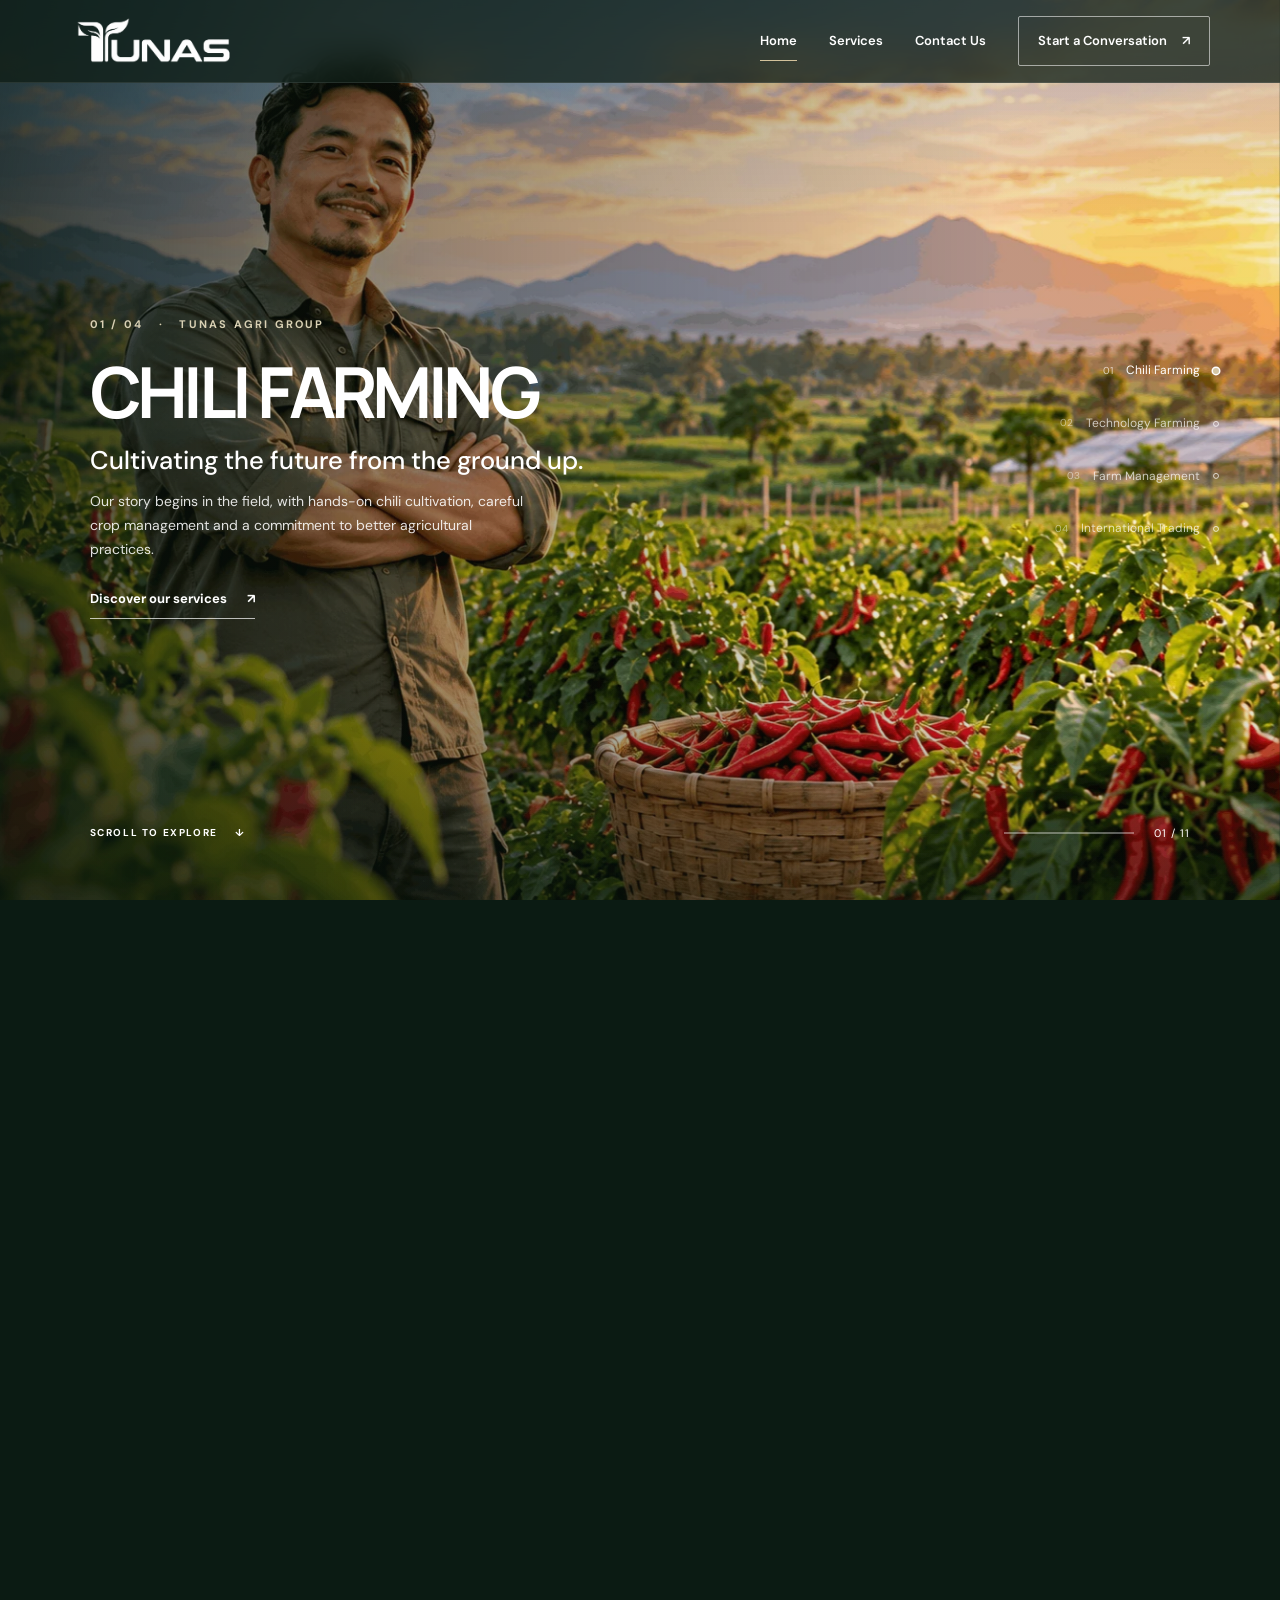
==== index.html @ 4c08d8b5 "Add files via upload" ====
<!doctype html><html lang="en"><head><meta charset="utf-8"/><meta name="viewport" content="width=device-width,initial-scale=1,viewport-fit=cover"/><meta name="theme-color" content="#16271d"/><meta name="description" content="Explore chili farming, smart agricultural technology, farm management and international trading through an interactive visual journey."/><title>Our Journey | Tunas Agri Group</title><link rel="icon" type="image/png" href="assets/favicon.png"/><link rel="stylesheet" href="assets/site.css"/></head><body class="home-page"><header class="site-header" id="siteHeader"><a class="brand" href="index.html" aria-label="Tunas Agri Group home"><img src="assets/tunas-logo.png" alt="TUNAS"/></a><button class="menu-toggle" type="button" aria-expanded="false" aria-controls="primaryNav" aria-label="Open menu"><span></span><span></span></button><nav class="primary-nav" id="primaryNav" aria-label="Main navigation"><a class="active" href="index.html">Home</a><a class="" href="services/">Services</a><a class="" href="contact/">Contact Us</a><a class="nav-contact" href="contact/">Start a Conversation <span aria-hidden="true">↗</span></a></nav></header><main class="home-main"><section class="story" id="story" aria-label="Our agricultural journey"><div class="story-fixed"><div class="story-images"><div class="story-shot" data-shot="0"><img src="assets/images/01.webp" alt="Tunas Agri Group agricultural journey, scene 1" decoding="async" fetchpriority=high/></div><div class="story-shot" data-shot="1"><img src="assets/images/02.webp" alt="Tunas Agri Group agricultural journey, scene 2" decoding="async" loading=lazy/></div><div class="story-shot" data-shot="2"><img src="assets/images/03.webp" alt="Tunas Agri Group agricultural journey, scene 3" decoding="async" loading=lazy/></div><div class="story-shot" data-shot="3"><img src="assets/images/04.webp" alt="Tunas Agri Group agricultural journey, scene 4" decoding="async" loading=lazy/></div><div class="story-shot" data-shot="4"><img src="assets/images/05.webp" alt="Tunas Agri Group agricultural journey, scene 5" decoding="async" loading=lazy/></div><div class="story-shot" data-shot="5"><img src="assets/images/06.webp" alt="Tunas Agri Group agricultural journey, scene 6" decoding="async" loading=lazy/></div><div class="story-shot" data-shot="6"><img src="assets/images/07.webp" alt="Tunas Agri Group agricultural journey, scene 7" decoding="async" loading=lazy/></div><div class="story-shot" data-shot="7"><img src="assets/images/08.webp" alt="Tunas Agri Group agricultural journey, scene 8" decoding="async" loading=lazy/></div><div class="story-shot" data-shot="8"><img src="assets/images/09.webp" alt="Tunas Agri Group agricultural journey, scene 9" decoding="async" loading=lazy/></div><div class="story-shot" data-shot="9"><img src="assets/images/10.webp" alt="Tunas Agri Group agricultural journey, scene 10" decoding="async" loading=lazy/></div><div class="story-shot" data-shot="10"><img src="assets/images/11.webp" alt="Tunas Agri Group agricultural journey, scene 11" decoding="async" loading=lazy/></div></div><div class="story-tint"></div><div class="story-text"><div class="story-copy" data-chapter="0"><span class="story-eyebrow">01 / 04 &nbsp; · &nbsp; TUNAS AGRI GROUP</span><h1>Chili Farming</h1><p class="story-lead">Cultivating the future from the ground up.</p><p class="story-description">Our story begins in the field, with hands-on chili cultivation, careful crop management and a commitment to better agricultural practices.</p><a href="services/#chili" class="text-action">Discover our services <span aria-hidden="true">↗</span></a></div><div class="story-copy" data-chapter="1"><span class="story-eyebrow">02 / 04 &nbsp; · &nbsp; TUNAS AGRI GROUP</span><h1>Technology Farming</h1><p class="story-lead">Progress powered by innovation.</p><p class="story-description">From solar energy and smart cultivation to aerial drones, ground automation and robotics, we connect practical farming with emerging technology.</p><a href="services/#technology" class="text-action">Discover our services <span aria-hidden="true">↗</span></a></div><div class="story-copy" data-chapter="2"><span class="story-eyebrow">03 / 04 &nbsp; · &nbsp; TUNAS AGRI GROUP</span><h1>Farm Management</h1><p class="story-lead">Working together, growing stronger.</p><p class="story-description">We bring technical knowledge and operational support closer to farm owners, helping shape productive and well-managed growing environments.</p><a href="services/#management" class="text-action">Discover our services <span aria-hidden="true">↗</span></a></div><div class="story-copy" data-chapter="3"><span class="story-eyebrow">04 / 04 &nbsp; · &nbsp; TUNAS AGRI GROUP</span><h1>International Trading</h1><p class="story-lead">From our fields to wider markets.</p><p class="story-description">From harvest handling and packing to logistics and international connections, our journey extends from Malaysia toward Vietnam and beyond.</p><a href="services/#trading" class="text-action">Discover our services <span aria-hidden="true">↗</span></a></div></div><div class="story-side-nav" aria-label="Journey chapters"><button type="button" data-go="0" aria-label="View Chili Farming"><span class="nav-index">01</span><span class="nav-name">Chili Farming</span><span class="nav-dot"></span></button><button type="button" data-go="1" aria-label="View Technology Farming"><span class="nav-index">02</span><span class="nav-name">Technology Farming</span><span class="nav-dot"></span></button><button type="button" data-go="2" aria-label="View Farm Management"><span class="nav-index">03</span><span class="nav-name">Farm Management</span><span class="nav-dot"></span></button><button type="button" data-go="3" aria-label="View International Trading"><span class="nav-index">04</span><span class="nav-name">International Trading</span><span class="nav-dot"></span></button></div><div class="story-bottom"><span class="scroll-hint">SCROLL TO EXPLORE <span aria-hidden="true">↓</span></span><div class="story-progress"><div class="progress-line"><span></span></div><span class="frame-number">01 / 11</span></div></div></div></section></main><script defer src="assets/site.js"></script></body></html>
---- assets/site.css ----
@import url('https://fonts.googleapis.com/css2?family=DM+Sans:wght@400;500;600;700&family=Manrope:wght@400;500;600;700;800&display=swap');
:root{--forest:#162b20;--deep:#0d1e16;--sage:#4b604d;--cream:#f5f3ec;--ink:#26382b;--gold:#b39b6b;--white:#fff;--line:rgba(42,61,45,.17)}*{box-sizing:border-box}html{scroll-behavior:smooth}body{margin:0;background:var(--cream);color:var(--ink);font-family:'DM Sans',Arial,sans-serif;-webkit-font-smoothing:antialiased}button,input,textarea,select{font:inherit}button,a{-webkit-tap-highlight-color:transparent}a{text-decoration:none;color:inherit}button{cursor:pointer}img{max-width:100%}::selection{background:#b5c8a4;color:#0d1e16}
.site-header{position:fixed;top:0;left:0;right:0;height:83px;display:flex;align-items:center;justify-content:space-between;padding:0 clamp(22px,5.5vw,100px);z-index:80;background:rgba(15,30,22,.76);backdrop-filter:blur(17px);-webkit-backdrop-filter:blur(17px);border-bottom:1px solid rgba(255,255,255,.09);transition:background .3s,height .3s}.site-header.scrolled{background:rgba(15,30,22,.95);height:70px}.brand{display:flex;align-items:center;width:165px;flex-shrink:0}.brand img{width:100%;height:58px;object-fit:contain;object-position:left center;filter:brightness(0) invert(1)}.primary-nav{display:flex;align-items:center;gap:clamp(18px,2.5vw,42px);color:white}.primary-nav>a{font-size:13px;font-weight:600;position:relative;transition:color .2s}.primary-nav>a:not(.nav-contact):after{content:'';position:absolute;bottom:-9px;left:0;width:0;height:1px;background:#d3c29b;transition:width .25s}.primary-nav>a:not(.nav-contact):hover:after,.primary-nav>a.active:not(.nav-contact):after{width:100%}.primary-nav>a:hover{color:#dfd5ba}.primary-nav .nav-contact{border:1px solid rgba(255,255,255,.55);padding:13px 19px;border-radius:2px;white-space:nowrap}.nav-contact span{margin-left:12px}.primary-nav .nav-contact:hover{background:#e9e6da;color:var(--forest)}.menu-toggle{display:none;background:none;border:0;width:40px;height:40px;position:relative}.menu-toggle span{display:block;position:absolute;width:23px;height:1.5px;background:#fff;left:8px;transition:transform .25s,top .25s}.menu-toggle span:first-child{top:15px}.menu-toggle span:last-child{top:24px}
.home-page{background:#0b1b13}.home-main{min-height:100vh}.story{height:1000vh;position:relative}.story-fixed{position:sticky;top:0;height:100svh;min-height:560px;overflow:hidden;background:#11261b}.story-images,.story-shot,.story-tint{position:absolute;inset:0}.story-shot{opacity:0;will-change:opacity;pointer-events:none}.story-shot:first-child{opacity:1}.story-shot img{width:100%;height:100%;object-fit:cover;object-position:center;display:block}.story-tint{background:linear-gradient(90deg,rgba(7,20,13,.77) 0%,rgba(7,20,13,.38) 34%,rgba(7,20,13,.03) 78%),linear-gradient(0deg,rgba(7,20,13,.45),transparent 25%,transparent 75%,rgba(7,20,13,.15));pointer-events:none}.story-text{position:absolute;left:clamp(25px,7vw,126px);top:50%;transform:translateY(-45%);width:min(540px,60vw);height:340px;z-index:2}.story-copy{position:absolute;inset:0;display:flex;flex-direction:column;align-items:flex-start;justify-content:center;opacity:0;transform:translateY(22px);pointer-events:none;transition:opacity .48s ease,transform .6s cubic-bezier(.2,.75,.2,1)}.story-copy.active{opacity:1;transform:translateY(0);pointer-events:auto}.story-eyebrow,.section-kicker{font-size:11px;letter-spacing:.2em;font-weight:700;text-transform:uppercase}.story-eyebrow{color:#d9d1b4}.story-copy h1{font:700 clamp(44px,5.5vw,90px)/.98 'Manrope',sans-serif;letter-spacing:-.065em;color:white;margin:24px 0 18px;text-transform:uppercase}.story-lead{color:#fff;font-size:clamp(18px,2vw,26px);line-height:1.35;margin:0 0 12px;font-weight:500}.story-description{color:rgba(255,255,255,.87);line-height:1.7;font-size:14px;max-width:440px;margin:0 0 26px}.text-action{display:inline-flex;align-items:center;gap:20px;padding-bottom:9px;border-bottom:1px solid rgba(255,255,255,.7);color:white;font-weight:700;font-size:13px;transition:gap .25s,color .25s}.text-action:hover{gap:29px;color:#d4c6a5}.text-action.dark{color:var(--ink);border-color:var(--sage)}.story-side-nav{position:absolute;right:clamp(25px,4.8vw,95px);top:50%;transform:translateY(-50%);z-index:3;display:flex;flex-direction:column;gap:25px}.story-side-nav button{background:none;border:0;color:rgba(255,255,255,.7);display:flex;align-items:center;gap:13px;font-size:12px;text-align:right;justify-content:flex-end;padding:4px 0;transition:color .25s}.story-side-nav button.active{color:white}.nav-index{font-size:10px;opacity:.7}.nav-dot{width:6px;height:6px;border:1px solid currentColor;border-radius:50%;transition:background .25s,transform .25s}.story-side-nav button.active .nav-dot{background:#d4c6a5;transform:scale(1.5)}.story-bottom{position:absolute;bottom:clamp(27px,5vw,58px);left:clamp(25px,7vw,126px);right:clamp(25px,7vw,126px);display:flex;justify-content:space-between;align-items:center;z-index:4;color:white}.scroll-hint{font-size:10px;letter-spacing:.16em;font-weight:700}.scroll-hint span{display:inline-block;margin-left:14px;animation:bob 2s infinite}.story-progress{display:flex;align-items:center;gap:20px}.progress-line{height:2px;width:130px;background:rgba(255,255,255,.35)}.progress-line span{display:block;width:0;height:100%;background:#d5c59d}.frame-number{font-size:11px;letter-spacing:.1em;font-variant-numeric:tabular-nums}@keyframes bob{50%{transform:translateY(6px)}}
.inner-page{background:var(--cream)}.inner-hero{position:relative;min-height:min(680px,88svh);display:flex;align-items:flex-end;padding:160px clamp(26px,7vw,130px) 92px;color:#fff;overflow:hidden;background:var(--deep)}.hero-backdrop{position:absolute;inset:0;background-size:cover;background-position:center;transform:scale(1.03);animation:hero-in 1.8s ease both}.hero-backdrop:after{content:'';position:absolute;inset:0;background:linear-gradient(90deg,rgba(10,28,17,.78),rgba(10,28,17,.14) 90%),linear-gradient(0deg,rgba(10,28,17,.55),transparent 60%)}@keyframes hero-in{from{transform:scale(1.09)}to{transform:scale(1.03)}}.hero-content{position:relative;z-index:2;max-width:850px}.hero-content .section-kicker{color:#d6c5a2}.hero-content h1{font:700 clamp(43px,6.3vw,98px)/1.09 'Manrope',sans-serif;letter-spacing:-.065em;margin:22px 0 23px}.hero-content h1 em{font-style:normal;font-weight:400;color:#dfd9c9}.hero-content>p{font-size:clamp(16px,1.7vw,21px);line-height:1.6;max-width:580px;color:rgba(255,255,255,.88)}.hero-scroll{display:inline-flex;gap:25px;align-items:center;margin-top:28px;font-weight:700;font-size:13px;border-bottom:1px solid rgba(255,255,255,.65);padding-bottom:10px}.hero-scroll span{transition:transform .2s}.hero-scroll:hover span{transform:translateY(5px)}.service-intro{max-width:1120px;margin:auto;padding:110px 32px 90px;display:grid;grid-template-columns:1fr 2fr;gap:70px;align-items:start}.section-kicker{color:var(--sage)}.service-intro p{font:500 clamp(24px,3.2vw,43px)/1.36 'Manrope',sans-serif;letter-spacing:-.04em;margin:0;max-width:800px}.editorial-list{max-width:1360px;margin:auto;padding:0 clamp(25px,5.5vw,95px) 100px}.service-editorial{display:grid;grid-template-columns:1.08fr .92fr;align-items:center;gap:clamp(35px,7vw,115px);padding:72px 0;border-top:1px solid var(--line);scroll-margin-top:92px}.service-editorial:nth-child(even) .service-visual{order:2}.service-visual{position:relative;overflow:hidden;background:#d8dfd1;aspect-ratio:1.24}.service-visual img{width:100%;height:100%;object-fit:cover;display:block;transition:transform 1s cubic-bezier(.2,.7,.2,1)}.service-editorial:hover .service-visual img{transform:scale(1.045)}.visual-number{position:absolute;bottom:22px;left:23px;color:white;font-size:12px;letter-spacing:.13em;font-weight:700;text-shadow:0 1px 12px #111}.service-detail{max-width:510px}.service-detail h2{font:700 clamp(32px,4vw,59px)/1.09 'Manrope',sans-serif;letter-spacing:-.058em;margin:20px 0 17px}.service-tagline{font-size:20px;color:var(--sage);font-weight:600;margin:0 0 23px}.service-paragraph{font-size:16px;line-height:1.9;color:#566456;margin:0 0 24px}.service-capabilities{font-size:12px;line-height:1.8;letter-spacing:.045em;color:#718072;border-top:1px solid var(--line);padding-top:17px;margin-bottom:28px}.reveal{opacity:0;transform:translateY(24px);transition:opacity .8s ease,transform .8s ease}.reveal.in-view{opacity:1;transform:none}.contact-invitation{text-align:center;padding:105px 24px 120px;background:#e9ebe1}.contact-invitation h2{font:600 clamp(32px,5vw,65px)/1.15 'Manrope',sans-serif;letter-spacing:-.06em;margin:24px 0 34px}.invitation-link{display:inline-flex;gap:26px;align-items:center;border-bottom:1px solid var(--forest);padding-bottom:11px;font-weight:700}.invitation-link:hover{color:#64795f}
.contact-hero{padding:170px clamp(26px,7vw,130px) 88px;background:#e9ece4}.contact-hero h1{font:700 clamp(46px,7vw,94px)/1.1 'Manrope',sans-serif;letter-spacing:-.065em;margin:18px 0 25px;max-width:950px}.dot-accent{color:#9d9e6f}.contact-hero p{max-width:620px;line-height:1.8;font-size:18px;color:#667267}.contact-layout{max-width:1340px;margin:auto;display:grid;grid-template-columns:1fr 1.1fr;gap:clamp(55px,9vw,160px);padding:110px clamp(25px,6vw,110px) 150px}.contact-info h2,.contact-form-wrap h2{font:600 clamp(32px,3.3vw,48px)/1.15 'Manrope',sans-serif;letter-spacing:-.055em;margin:20px 0 20px}.contact-info>p{line-height:1.85;color:#657166;max-width:430px}.contact-social{margin-top:55px}.contact-social h3{font-size:13px;letter-spacing:.09em;text-transform:uppercase;margin-bottom:16px}.social-row{display:flex;align-items:center;gap:17px;padding:17px 0;border-bottom:1px solid var(--line)}.social-icon{width:30px;display:flex;align-items:center;color:var(--sage)}.social-label{font-size:15px;font-weight:700}.social-pending{margin-left:auto;font-size:11px;color:#8b9389}.contact-note{font-size:12px!important;margin-top:23px;color:#8b9389!important}.contact-form-wrap label{display:flex;flex-direction:column;gap:11px;font-size:12px;font-weight:700;letter-spacing:.035em;margin:0 0 25px}.form-grid{display:grid;grid-template-columns:1fr 1fr;gap:22px}.contact-form-wrap input,.contact-form-wrap select,.contact-form-wrap textarea{width:100%;border:0;border-bottom:1px solid #c5cfc2;border-radius:0;padding:14px 2px 15px;background:transparent;outline:none;font-size:15px;font-weight:400;color:var(--ink);resize:vertical;transition:border-color .2s}.contact-form-wrap input:focus,.contact-form-wrap select:focus,.contact-form-wrap textarea:focus{border-bottom:2px solid var(--sage)}.form-submit{background:var(--forest);color:white;border:0;padding:18px 25px;display:inline-flex;gap:36px;align-items:center;font-size:13px;font-weight:700;transition:background .2s,transform .2s}.form-submit:hover{background:#435b45;transform:translateY(-2px)}.form-note,.form-status{font-size:12px;line-height:1.6;color:#849082;max-width:470px}.form-status{color:#52694f}.site-footer{background:var(--deep);color:#f2f1e8;padding:70px clamp(25px,6vw,110px) 22px}.footer-inner{max-width:1340px;margin:auto;display:flex;justify-content:space-between;gap:60px;padding-bottom:75px}.footer-intro{max-width:320px}.footer-brand img{width:180px;filter:brightness(0) invert(1)}.footer-intro p{font-size:14px;line-height:1.8;color:#b8c0b7}.footer-links{display:flex;gap:clamp(50px,9vw,150px)}.footer-links>div{display:flex;flex-direction:column;gap:15px}.footer-heading{font-size:11px;color:#9fae9e;text-transform:uppercase;letter-spacing:.16em;margin-bottom:12px}.footer-links a{font-size:13px;color:#e2e5dd;transition:color .2s}.footer-links a:hover{color:#d6c59c}.footer-bottom{border-top:1px solid rgba(255,255,255,.13);max-width:1340px;margin:auto;padding-top:24px;display:flex;justify-content:space-between;align-items:center;font-size:11px;color:#a9b3a8}.back-top{background:none;border:0;color:#d9ded3;font-size:12px}.back-top span{margin-left:10px}
@media(max-width:900px){.site-header{height:72px;padding:0 23px}.site-header.scrolled{height:68px}.brand{width:138px}.brand img{height:55px}.menu-toggle{display:block;z-index:90}.menu-toggle[aria-expanded=true] span:first-child{top:20px;transform:rotate(45deg)}.menu-toggle[aria-expanded=true] span:last-child{top:20px;transform:rotate(-45deg)}.primary-nav{position:fixed;top:0;left:0;right:0;height:100svh;background:#14281d;display:flex;flex-direction:column;justify-content:center;align-items:center;gap:28px;opacity:0;visibility:hidden;transform:translateY(-12px);transition:opacity .25s,transform .25s,visibility .25s}.primary-nav.open{opacity:1;visibility:visible;transform:none}.primary-nav>a{font-size:22px}.primary-nav .nav-contact{font-size:14px;margin-top:15px}.story-side-nav{right:23px;gap:22px}.story-side-nav .nav-name,.story-side-nav .nav-index{display:none}.story-text{left:26px;width:calc(100% - 85px)}.story-copy h1{font-size:clamp(43px,8vw,67px)}.service-intro{grid-template-columns:1fr;gap:22px;padding:80px 26px 60px}.service-editorial{gap:40px}.contact-layout{gap:50px;padding:80px 26px 110px}}
@media(max-width:640px){.story{height:850vh}.story-fixed{min-height:0}.story-shot img{object-fit:contain;object-position:center 27%;width:100%;height:68%;position:absolute;top:5%;left:0}.story-tint{background:linear-gradient(0deg,#0c2016 0%,rgba(12,32,22,.98) 13%,rgba(12,32,22,.72) 29%,transparent 59%),linear-gradient(180deg,rgba(8,24,16,.22),transparent 28%)}.story-text{top:auto;bottom:83px;transform:none;height:265px;left:24px;width:calc(100% - 62px)}.story-copy{justify-content:flex-end}.story-copy h1{font-size:clamp(36px,9.3vw,54px);margin:11px 0 10px;line-height:1.02}.story-eyebrow{font-size:9px}.story-lead{font-size:16px;margin-bottom:7px}.story-description{font-size:12px;line-height:1.6;max-width:370px;margin-bottom:15px}.text-action{font-size:12px;padding-bottom:6px}.story-side-nav{right:16px;top:40%;gap:18px}.story-bottom{left:24px;right:24px;bottom:25px}.story-progress{gap:9px}.progress-line{width:68px}.scroll-hint{font-size:9px}.inner-hero{min-height:610px;padding:130px 26px 60px}.hero-content h1{font-size:clamp(40px,11vw,62px)}.hero-content>p{font-size:16px}.service-intro{padding:65px 25px 45px}.service-intro p{font-size:25px}.editorial-list{padding:0 24px 65px}.service-editorial{display:flex;flex-direction:column;align-items:stretch;gap:25px;padding:44px 0}.service-editorial:nth-child(even) .service-visual{order:0}.service-visual{aspect-ratio:1.27}.service-detail h2{font-size:34px;margin:14px 0}.service-tagline{font-size:17px;margin-bottom:14px}.service-paragraph{font-size:14px;line-height:1.85}.service-capabilities{font-size:11px}.contact-invitation{padding:75px 25px 85px}.contact-invitation h2{font-size:36px}.contact-hero{padding:138px 25px 65px}.contact-hero h1{font-size:48px}.contact-hero p{font-size:16px}.contact-layout{display:flex;flex-direction:column;gap:65px;padding:70px 25px 100px}.contact-social{margin-top:35px}.form-grid{grid-template-columns:1fr;gap:0}.social-pending{font-size:10px}.site-footer{padding:55px 25px 22px}.footer-inner{flex-direction:column;gap:45px;padding-bottom:55px}.footer-links{gap:35px;justify-content:space-between}.footer-bottom{gap:15px;line-height:1.6}.footer-bottom span{max-width:220px}}
@media(max-width:390px){.story-text{height:285px;bottom:67px}.story-copy h1{font-size:36px}.story-description{font-size:11.5px}.story-shot img{height:65%;top:2%}}@media(prefers-reduced-motion:reduce){*,*:before,*:after{animation-duration:.01ms!important;transition-duration:.01ms!important;scroll-behavior:auto!important}.reveal{opacity:1;transform:none}}
/* v4: comfortable typography and tighter editorial spacing */
:root{--reading-width:1120px}
html{scroll-behavior:smooth}
body{font-size:15px;line-height:1.65}
.inner-hero{min-height:min(580px,77svh);padding-top:130px;padding-bottom:65px}
.hero-content h1{font-size:clamp(40px,5.4vw,76px);line-height:1.11;letter-spacing:-.05em}
.hero-content>p{font-size:clamp(15px,1.35vw,18px)}
.service-intro{padding-top:65px;padding-bottom:55px;gap:45px}
.service-intro p{font-size:clamp(21px,2.65vw,34px)}
.editorial-list{padding-bottom:48px}
.service-editorial{padding:48px 0;gap:clamp(28px,5vw,78px)}
.service-detail h2{font-size:clamp(29px,3.2vw,47px);letter-spacing:-.045em}
.service-tagline{font-size:clamp(16px,1.45vw,19px)}
.service-paragraph{font-size:15px;line-height:1.75}
.service-capabilities{line-height:1.7}
.contact-invitation{padding:65px 24px 75px}
.contact-invitation h2{font-size:clamp(29px,4vw,50px)}
.contact-hero{padding-top:128px;padding-bottom:48px}
.contact-hero h1{font-size:clamp(39px,5.2vw,68px);margin:12px 0 12px}
.contact-hero p{font-size:clamp(15px,1.3vw,17px);line-height:1.65}
.contact-layout{max-width:1240px;gap:clamp(38px,5vw,78px);padding-top:58px;padding-bottom:80px;align-items:start}
.contact-info h2,.contact-form-wrap h2{font-size:clamp(27px,2.6vw,37px);margin:12px 0 14px;letter-spacing:-.035em}
.contact-info>p{line-height:1.7;font-size:15px}
.contact-social{margin-top:32px}
.social-row{padding:12px 0}
.contact-note{margin-top:17px}
.contact-form-wrap label{font-size:13px;gap:6px;margin-bottom:17px;letter-spacing:0}
.form-grid{gap:18px}
.contact-form-wrap input,.contact-form-wrap select,.contact-form-wrap textarea{font-size:15px;line-height:1.45;padding:10px 1px 11px;min-height:45px}
.contact-form-wrap textarea{min-height:112px;max-height:240px}
.form-submit{font-size:14px;gap:20px;padding:14px 21px;min-height:48px}
.form-note{font-size:12px;max-width:480px;line-height:1.55;margin-top:12px}
.site-footer{padding-top:50px;padding-bottom:22px}
.footer-inner{padding-bottom:35px;gap:45px}
.footer-links>div{gap:11px}
.footer-bottom{justify-content:flex-start;padding-top:20px}
@media(max-width:900px){.contact-layout{padding:54px 25px 70px;gap:42px}.service-intro{padding:55px 25px 40px}.service-editorial{padding:40px 0}}
@media(max-width:640px){body{font-size:14px}.inner-hero{min-height:490px;padding:112px 24px 48px}.hero-content h1{font-size:clamp(36px,9vw,49px)}.hero-content>p{font-size:15px}.service-intro{padding:42px 23px 32px;gap:12px}.service-intro p{font-size:22px;line-height:1.4}.editorial-list{padding:0 23px 35px}.service-editorial{padding:31px 0;gap:18px}.service-detail h2{font-size:30px;margin:12px 0}.service-tagline{font-size:16px;margin-bottom:12px}.service-paragraph{font-size:14px;line-height:1.7;margin-bottom:17px}.service-capabilities{margin-bottom:19px}.contact-invitation{padding:48px 24px 58px}.contact-invitation h2{font-size:30px}.contact-hero{padding:109px 24px 34px}.contact-hero h1{font-size:clamp(35px,9vw,44px)}.contact-hero p{font-size:15px}.contact-layout{padding:38px 24px 62px;gap:38px}.contact-info h2,.contact-form-wrap h2{font-size:29px}.contact-social{margin-top:23px}.contact-form-wrap label{margin-bottom:15px}.form-grid{gap:0}.contact-form-wrap textarea{min-height:106px}.site-footer{padding:42px 24px 20px}.footer-inner{gap:30px;padding-bottom:28px}.footer-links{gap:25px}.footer-bottom{font-size:11px}}
@media(prefers-reduced-motion:reduce){html{scroll-behavior:auto}}

/* WhatsApp-first contact page: compact, professional form */
.contact-layout{grid-template-columns:minmax(0,.85fr) minmax(0,1.15fr);gap:clamp(32px,5vw,80px);align-items:start}
.contact-form-wrap{background:#e9ede5;padding:clamp(22px,3vw,38px);border:1px solid #dbe2d6}
.contact-form-wrap h2{font-size:clamp(25px,2.6vw,36px);line-height:1.18;margin:10px 0 25px}
.contact-form-wrap label{font-size:13px;color:#32483b;font-weight:650;gap:8px;margin-bottom:17px}
.contact-form-wrap input,.contact-form-wrap select,.contact-form-wrap textarea{border:1px solid #cbd6c8;background:#fafbf7;border-radius:6px;padding:12px 13px;min-height:48px;font-size:15px;transition:border-color .2s,box-shadow .2s}
.contact-form-wrap textarea{min-height:120px;resize:vertical}
.contact-form-wrap input:focus,.contact-form-wrap select:focus,.contact-form-wrap textarea:focus{border:1px solid #376a47;box-shadow:0 0 0 3px rgba(55,106,71,.12)}
.contact-form-wrap input::placeholder,.contact-form-wrap textarea::placeholder{color:#7d897e}
.form-submit{width:100%;justify-content:space-between;border-radius:6px;min-height:53px;font-size:14px;gap:15px;padding:15px 19px}
.form-submit:focus-visible,.social-row:focus-visible{outline:3px solid #6f9c7d;outline-offset:3px}
.contact-social{margin-top:30px}.contact-social h3{margin-bottom:7px}.social-row{color:var(--ink);text-decoration:none;transition:color .2s,transform .2s}
.social-row:hover{color:#3d7650;transform:translateX(3px)}.social-arrow{margin-left:auto;font-size:20px}
.form-status:empty{display:none}
@media(max-width:900px){.contact-layout{grid-template-columns:1fr}.contact-form-wrap{max-width:750px}}
@media(max-width:640px){.contact-form-wrap{padding:20px 17px}.contact-form-wrap h2{font-size:27px;margin-bottom:19px}.contact-form-wrap label{margin-bottom:14px}.contact-form-wrap input,.contact-form-wrap select,.contact-form-wrap textarea{font-size:16px}.form-grid{grid-template-columns:1fr}}
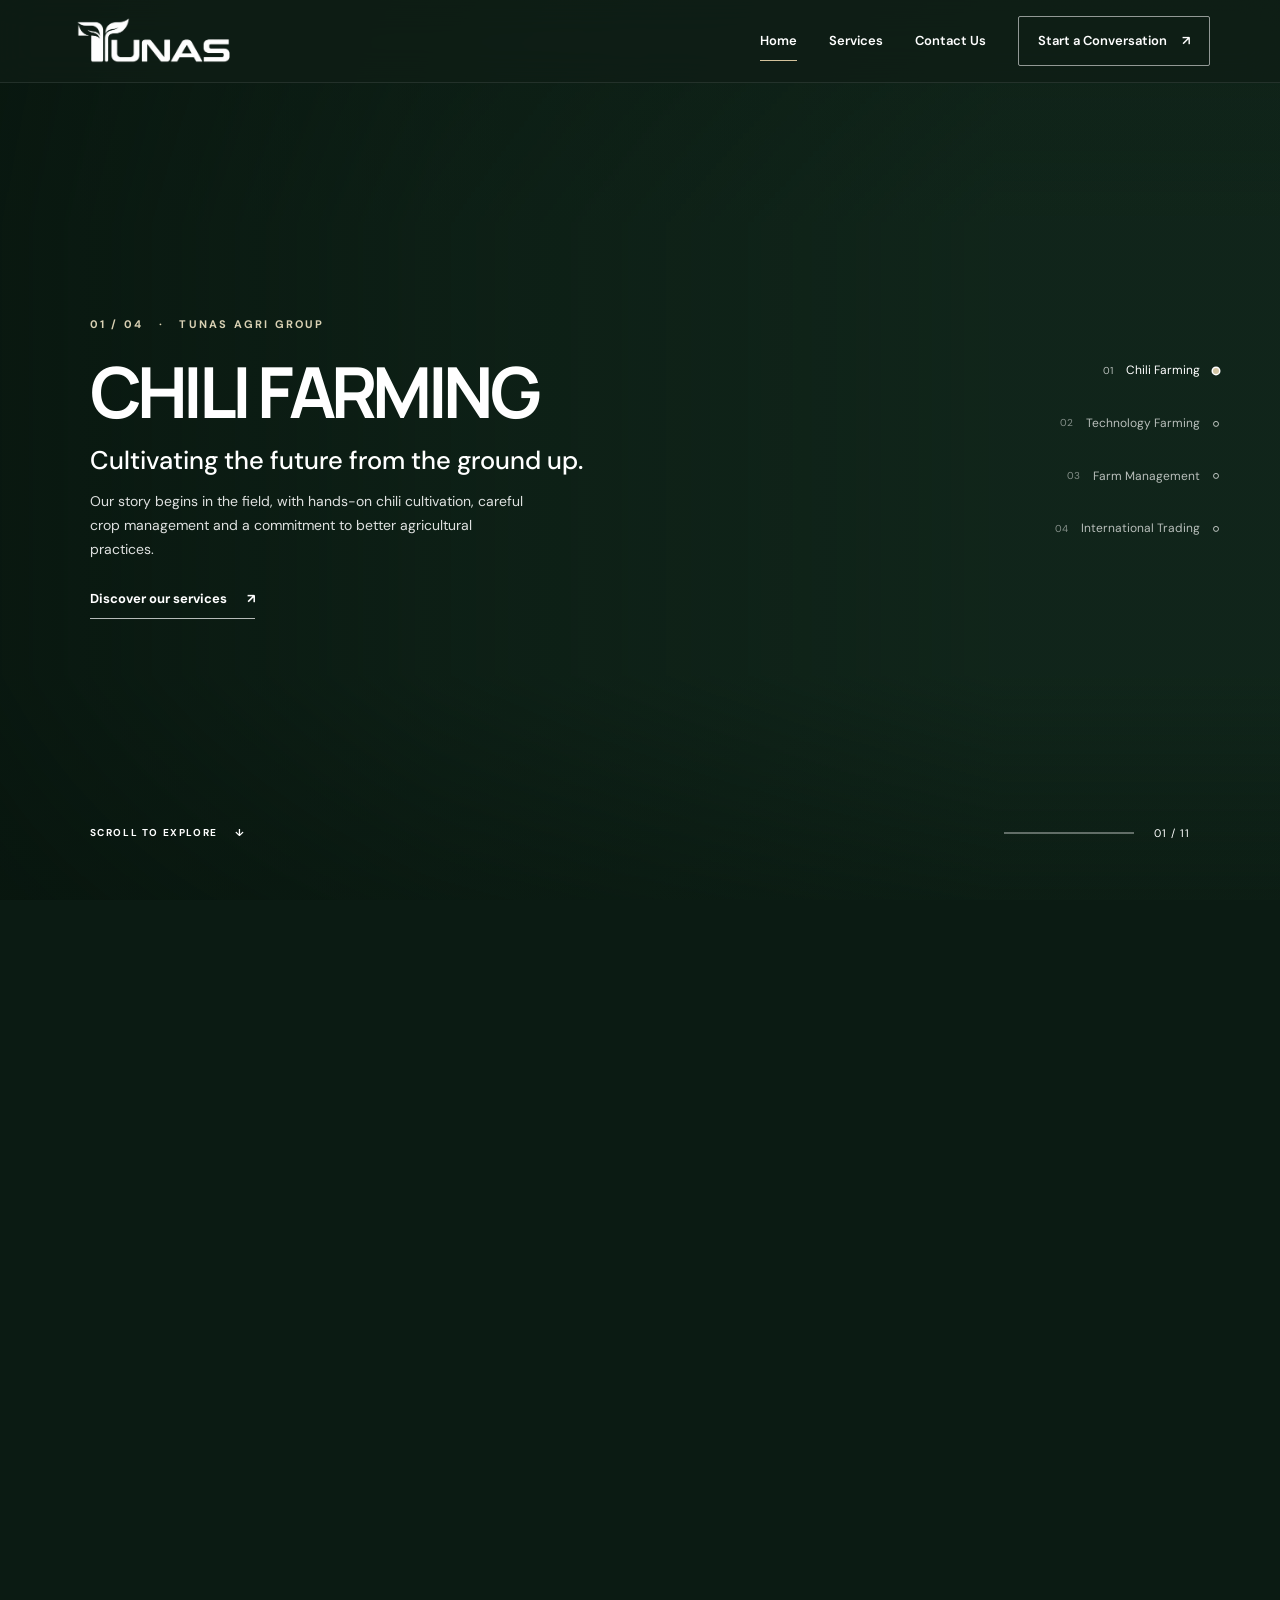
==== commit d34b5b92: "Add files via upload" ====
--- a/index.html
+++ b/index.html
@@ -1 +1 @@
-<!doctype html><html lang="en"><head><meta charset="utf-8"/><meta name="viewport" content="width=device-width,initial-scale=1,viewport-fit=cover"/><meta name="theme-color" content="#16271d"/><meta name="description" content="Explore chili farming, smart agricultural technology, farm management and international trading through an interactive visual journey."/><title>Our Journey | Tunas Agri Group</title><link rel="icon" type="image/png" href="assets/favicon.png"/><link rel="stylesheet" href="assets/site.css"/></head><body class="home-page"><header class="site-header" id="siteHeader"><a class="brand" href="index.html" aria-label="Tunas Agri Group home"><img src="assets/tunas-logo.png" alt="TUNAS"/></a><button class="menu-toggle" type="button" aria-expanded="false" aria-controls="primaryNav" aria-label="Open menu"><span></span><span></span></button><nav class="primary-nav" id="primaryNav" aria-label="Main navigation"><a class="active" href="index.html">Home</a><a class="" href="services/">Services</a><a class="" href="contact/">Contact Us</a><a class="nav-contact" href="contact/">Start a Conversation <span aria-hidden="true">↗</span></a></nav></header><main class="home-main"><section class="story" id="story" aria-label="Our agricultural journey"><div class="story-fixed"><div class="story-images"><div class="story-shot" data-shot="0"><img src="assets/images/01.webp" alt="Tunas Agri Group agricultural journey, scene 1" decoding="async" fetchpriority=high/></div><div class="story-shot" data-shot="1"><img src="assets/images/02.webp" alt="Tunas Agri Group agricultural journey, scene 2" decoding="async" loading=lazy/></div><div class="story-shot" data-shot="2"><img src="assets/images/03.webp" alt="Tunas Agri Group agricultural journey, scene 3" decoding="async" loading=lazy/></div><div class="story-shot" data-shot="3"><img src="assets/images/04.webp" alt="Tunas Agri Group agricultural journey, scene 4" decoding="async" loading=lazy/></div><div class="story-shot" data-shot="4"><img src="assets/images/05.webp" alt="Tunas Agri Group agricultural journey, scene 5" decoding="async" loading=lazy/></div><div class="story-shot" data-shot="5"><img src="assets/images/06.webp" alt="Tunas Agri Group agricultural journey, scene 6" decoding="async" loading=lazy/></div><div class="story-shot" data-shot="6"><img src="assets/images/07.webp" alt="Tunas Agri Group agricultural journey, scene 7" decoding="async" loading=lazy/></div><div class="story-shot" data-shot="7"><img src="assets/images/08.webp" alt="Tunas Agri Group agricultural journey, scene 8" decoding="async" loading=lazy/></div><div class="story-shot" data-shot="8"><img src="assets/images/09.webp" alt="Tunas Agri Group agricultural journey, scene 9" decoding="async" loading=lazy/></div><div class="story-shot" data-shot="9"><img src="assets/images/10.webp" alt="Tunas Agri Group agricultural journey, scene 10" decoding="async" loading=lazy/></div><div class="story-shot" data-shot="10"><img src="assets/images/11.webp" alt="Tunas Agri Group agricultural journey, scene 11" decoding="async" loading=lazy/></div></div><div class="story-tint"></div><div class="story-text"><div class="story-copy" data-chapter="0"><span class="story-eyebrow">01 / 04 &nbsp; · &nbsp; TUNAS AGRI GROUP</span><h1>Chili Farming</h1><p class="story-lead">Cultivating the future from the ground up.</p><p class="story-description">Our story begins in the field, with hands-on chili cultivation, careful crop management and a commitment to better agricultural practices.</p><a href="services/#chili" class="text-action">Discover our services <span aria-hidden="true">↗</span></a></div><div class="story-copy" data-chapter="1"><span class="story-eyebrow">02 / 04 &nbsp; · &nbsp; TUNAS AGRI GROUP</span><h1>Technology Farming</h1><p class="story-lead">Progress powered by innovation.</p><p class="story-description">From solar energy and smart cultivation to aerial drones, ground automation and robotics, we connect practical farming with emerging technology.</p><a href="services/#technology" class="text-action">Discover our services <span aria-hidden="true">↗</span></a></div><div class="story-copy" data-chapter="2"><span class="story-eyebrow">03 / 04 &nbsp; · &nbsp; TUNAS AGRI GROUP</span><h1>Farm Management</h1><p class="story-lead">Working together, growing stronger.</p><p class="story-description">We bring technical knowledge and operational support closer to farm owners, helping shape productive and well-managed growing environments.</p><a href="services/#management" class="text-action">Discover our services <span aria-hidden="true">↗</span></a></div><div class="story-copy" data-chapter="3"><span class="story-eyebrow">04 / 04 &nbsp; · &nbsp; TUNAS AGRI GROUP</span><h1>International Trading</h1><p class="story-lead">From our fields to wider markets.</p><p class="story-description">From harvest handling and packing to logistics and international connections, our journey extends from Malaysia toward Vietnam and beyond.</p><a href="services/#trading" class="text-action">Discover our services <span aria-hidden="true">↗</span></a></div></div><div class="story-side-nav" aria-label="Journey chapters"><button type="button" data-go="0" aria-label="View Chili Farming"><span class="nav-index">01</span><span class="nav-name">Chili Farming</span><span class="nav-dot"></span></button><button type="button" data-go="1" aria-label="View Technology Farming"><span class="nav-index">02</span><span class="nav-name">Technology Farming</span><span class="nav-dot"></span></button><button type="button" data-go="2" aria-label="View Farm Management"><span class="nav-index">03</span><span class="nav-name">Farm Management</span><span class="nav-dot"></span></button><button type="button" data-go="3" aria-label="View International Trading"><span class="nav-index">04</span><span class="nav-name">International Trading</span><span class="nav-dot"></span></button></div><div class="story-bottom"><span class="scroll-hint">SCROLL TO EXPLORE <span aria-hidden="true">↓</span></span><div class="story-progress"><div class="progress-line"><span></span></div><span class="frame-number">01 / 11</span></div></div></div></section></main><script defer src="assets/site.js"></script></body></html>+<!doctype html><html lang="en"><head><meta charset="utf-8"/><meta name="viewport" content="width=device-width,initial-scale=1,viewport-fit=cover"/><meta name="theme-color" content="#16271d"/><meta name="description" content="Explore chili farming, smart agricultural technology, farm management and international trading through an interactive visual journey."/><title>Our Journey | Tunas Agri Group</title><link rel="icon" type="image/png" href="assets/favicon.png"/><link rel="stylesheet" href="assets/site.css"/></head><body class="home-page"><header class="site-header" id="siteHeader"><a class="brand" href="index.html" aria-label="Tunas Agri Group home"><img src="assets/tunas-logo.png" alt="TUNAS"/></a><button class="menu-toggle" type="button" aria-expanded="false" aria-controls="primaryNav" aria-label="Open menu"><span></span><span></span></button><nav class="primary-nav" id="primaryNav" aria-label="Main navigation"><a class="active" href="index.html">Home</a><a class="" href="services/">Services</a><a class="" href="contact/">Contact Us</a><a class="nav-contact" href="contact/">Start a Conversation <span aria-hidden="true">↗</span></a></nav></header><main class="home-main"><section class="story" id="story" aria-label="Our agricultural journey"><div class="story-fixed"><div class="story-images"><div class="story-shot" data-shot="0"><picture><source media="(max-width: 640px)" srcset="assets/mobile/mobile_01_1080x1920.webp" type="image/webp"/><img src="assets/images/01.webp" alt="Tunas Agri Group agricultural journey, scene 1" decoding="async" fetchpriority=high/></picture></div><div class="story-shot" data-shot="1"><picture><source media="(max-width: 640px)" srcset="assets/mobile/mobile_02_1080x1920.webp" type="image/webp"/><img src="assets/images/02.webp" alt="Tunas Agri Group agricultural journey, scene 2" decoding="async" loading=lazy/></picture></div><div class="story-shot" data-shot="2"><picture><source media="(max-width: 640px)" srcset="assets/mobile/mobile_03_1080x1920.webp" type="image/webp"/><img src="assets/images/03.webp" alt="Tunas Agri Group agricultural journey, scene 3" decoding="async" loading=lazy/></picture></div><div class="story-shot" data-shot="3"><picture><source media="(max-width: 640px)" srcset="assets/mobile/mobile_04_1080x1920.webp" type="image/webp"/><img src="assets/images/04.webp" alt="Tunas Agri Group agricultural journey, scene 4" decoding="async" loading=lazy/></picture></div><div class="story-shot" data-shot="4"><picture><source media="(max-width: 640px)" srcset="assets/mobile/mobile_05_1080x1920.webp" type="image/webp"/><img src="assets/images/05.webp" alt="Tunas Agri Group agricultural journey, scene 5" decoding="async" loading=lazy/></picture></div><div class="story-shot" data-shot="5"><picture><source media="(max-width: 640px)" srcset="assets/mobile/mobile_06_1080x1920.webp" type="image/webp"/><img src="assets/images/06.webp" alt="Tunas Agri Group agricultural journey, scene 6" decoding="async" loading=lazy/></picture></div><div class="story-shot" data-shot="6"><picture><source media="(max-width: 640px)" srcset="assets/mobile/mobile_07_1080x1920.webp" type="image/webp"/><img src="assets/images/07.webp" alt="Tunas Agri Group agricultural journey, scene 7" decoding="async" loading=lazy/></picture></div><div class="story-shot" data-shot="7"><picture><source media="(max-width: 640px)" srcset="assets/mobile/mobile_08_1080x1920.webp" type="image/webp"/><img src="assets/images/08.webp" alt="Tunas Agri Group agricultural journey, scene 8" decoding="async" loading=lazy/></picture></div><div class="story-shot" data-shot="8"><picture><source media="(max-width: 640px)" srcset="assets/mobile/mobile_09_1080x1920.webp" type="image/webp"/><img src="assets/images/09.webp" alt="Tunas Agri Group agricultural journey, scene 9" decoding="async" loading=lazy/></picture></div><div class="story-shot" data-shot="9"><picture><source media="(max-width: 640px)" srcset="assets/mobile/mobile_10_1080x1920.webp" type="image/webp"/><img src="assets/images/10.webp" alt="Tunas Agri Group agricultural journey, scene 10" decoding="async" loading=lazy/></picture></div><div class="story-shot" data-shot="10"><picture><source media="(max-width: 640px)" srcset="assets/mobile/mobile_11_1080x1920.webp" type="image/webp"/><img src="assets/images/11.webp" alt="Tunas Agri Group agricultural journey, scene 11" decoding="async" loading=lazy/></picture></div></div><div class="story-tint"></div><div class="story-text"><div class="story-copy" data-chapter="0"><span class="story-eyebrow">01 / 04 &nbsp; · &nbsp; TUNAS AGRI GROUP</span><h1>Chili Farming</h1><p class="story-lead">Cultivating the future from the ground up.</p><p class="story-description">Our story begins in the field, with hands-on chili cultivation, careful crop management and a commitment to better agricultural practices.</p><a href="services/#chili" class="text-action">Discover our services <span aria-hidden="true">↗</span></a></div><div class="story-copy" data-chapter="1"><span class="story-eyebrow">02 / 04 &nbsp; · &nbsp; TUNAS AGRI GROUP</span><h1>Technology Farming</h1><p class="story-lead">Progress powered by innovation.</p><p class="story-description">From solar energy and smart cultivation to aerial drones, ground automation and robotics, we connect practical farming with emerging technology.</p><a href="services/#technology" class="text-action">Discover our services <span aria-hidden="true">↗</span></a></div><div class="story-copy" data-chapter="2"><span class="story-eyebrow">03 / 04 &nbsp; · &nbsp; TUNAS AGRI GROUP</span><h1>Farm Management</h1><p class="story-lead">Working together, growing stronger.</p><p class="story-description">We bring technical knowledge and operational support closer to farm owners, helping shape productive and well-managed growing environments.</p><a href="services/#management" class="text-action">Discover our services <span aria-hidden="true">↗</span></a></div><div class="story-copy" data-chapter="3"><span class="story-eyebrow">04 / 04 &nbsp; · &nbsp; TUNAS AGRI GROUP</span><h1>International Trading</h1><p class="story-lead">From our fields to wider markets.</p><p class="story-description">From harvest handling and packing to logistics and international connections, our journey extends from Malaysia toward Vietnam and beyond.</p><a href="services/#trading" class="text-action">Discover our services <span aria-hidden="true">↗</span></a></div></div><div class="story-side-nav" aria-label="Journey chapters"><button type="button" data-go="0" aria-label="View Chili Farming"><span class="nav-index">01</span><span class="nav-name">Chili Farming</span><span class="nav-dot"></span></button><button type="button" data-go="1" aria-label="View Technology Farming"><span class="nav-index">02</span><span class="nav-name">Technology Farming</span><span class="nav-dot"></span></button><button type="button" data-go="2" aria-label="View Farm Management"><span class="nav-index">03</span><span class="nav-name">Farm Management</span><span class="nav-dot"></span></button><button type="button" data-go="3" aria-label="View International Trading"><span class="nav-index">04</span><span class="nav-name">International Trading</span><span class="nav-dot"></span></button></div><div class="story-bottom"><span class="scroll-hint">SCROLL TO EXPLORE <span aria-hidden="true">↓</span></span><div class="story-progress"><div class="progress-line"><span></span></div><span class="frame-number">01 / 11</span></div></div></div></section></main><script defer src="assets/site.js"></script></body></html>
--- a/assets/site.css
+++ b/assets/site.css
@@ -63,3 +63,11 @@
 .form-status:empty{display:none}
 @media(max-width:900px){.contact-layout{grid-template-columns:1fr}.contact-form-wrap{max-width:750px}}
 @media(max-width:640px){.contact-form-wrap{padding:20px 17px}.contact-form-wrap h2{font-size:27px;margin-bottom:19px}.contact-form-wrap label{margin-bottom:14px}.contact-form-wrap input,.contact-form-wrap select,.contact-form-wrap textarea{font-size:16px}.form-grid{grid-template-columns:1fr}}
+
+/* Separate, optimized portrait story frames for mobile; desktop remains unchanged. */
+@media(max-width:640px){
+.story-shot picture{display:block;position:absolute;inset:0;width:100%;height:100%}
+.story-shot picture img{position:absolute;inset:0;top:0;left:0;width:100%;height:100%;object-fit:cover;object-position:center center}
+.story-tint{background:linear-gradient(0deg,rgba(7,20,13,.96) 0%,rgba(7,20,13,.84) 17%,rgba(7,20,13,.44) 36%,transparent 66%),linear-gradient(180deg,rgba(8,24,16,.25),transparent 25%)}
+}
+@media(max-width:390px){.story-shot picture img{height:100%;top:0}}
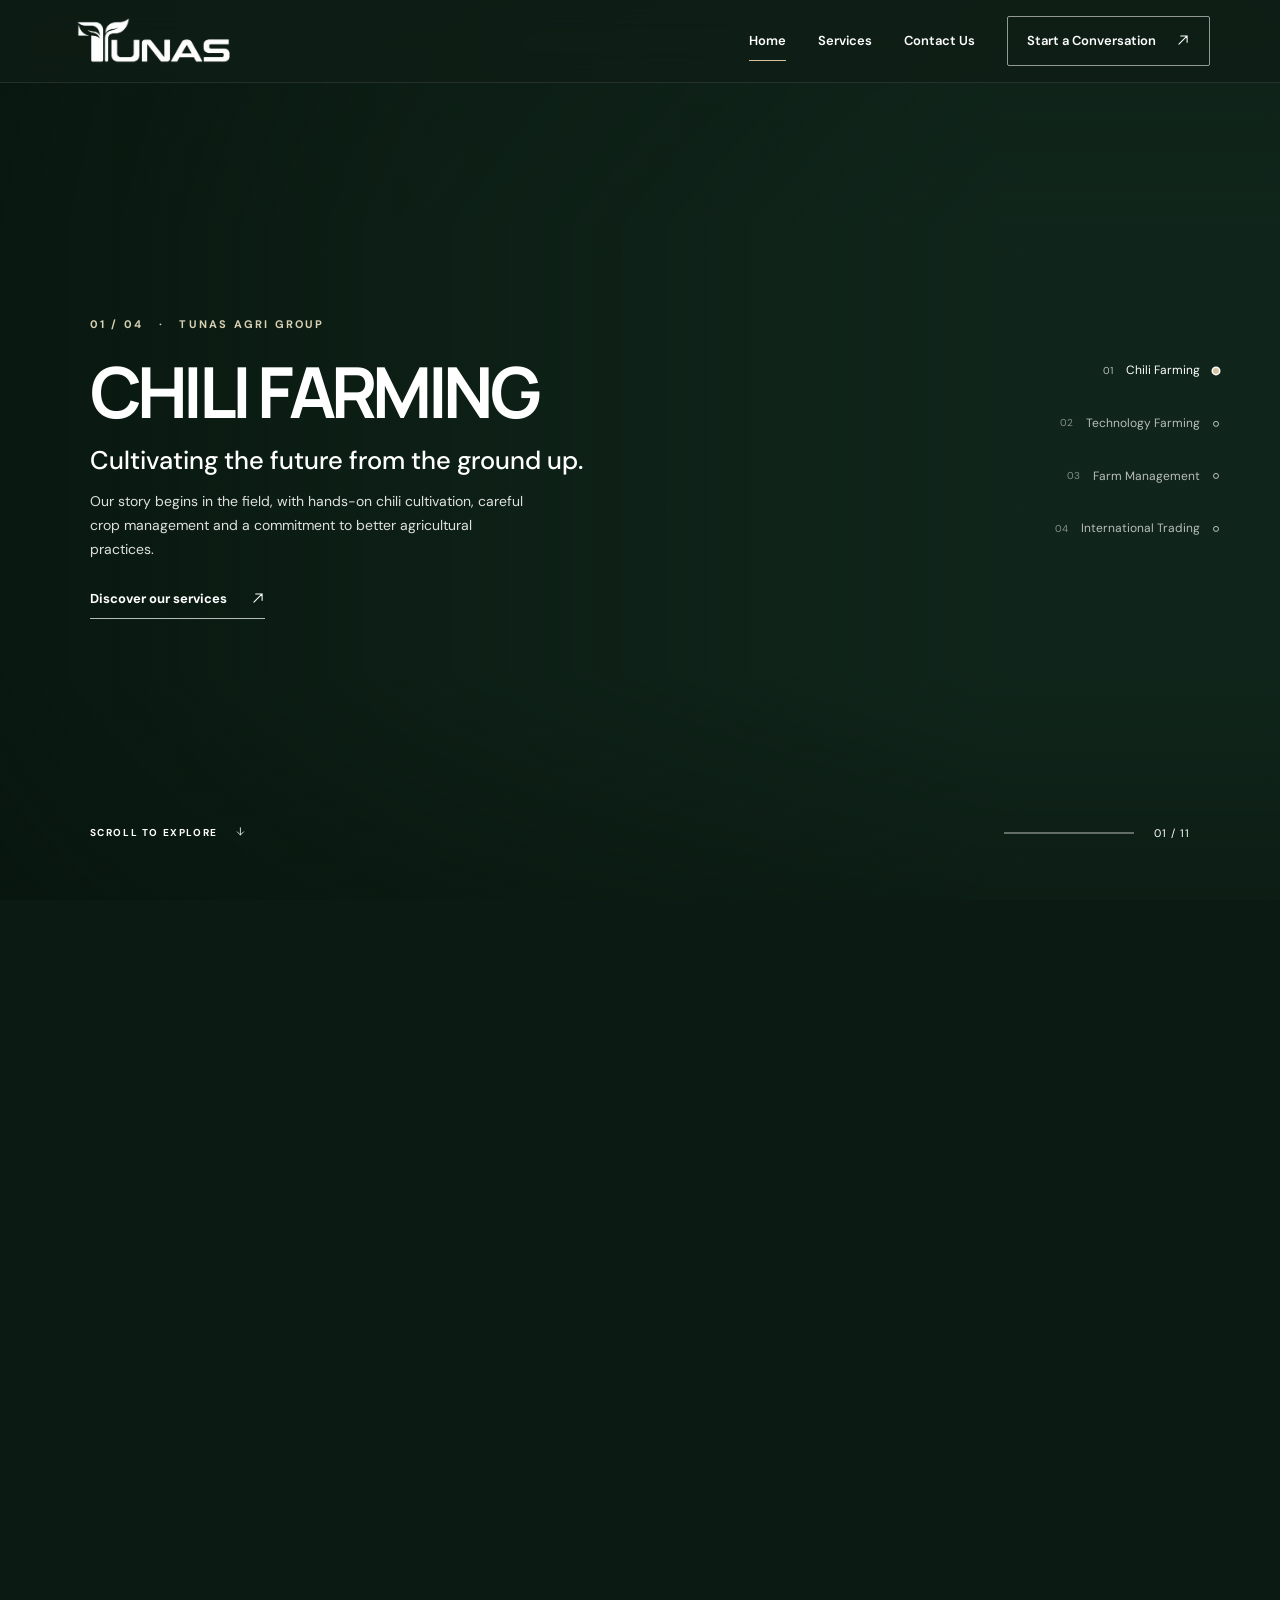
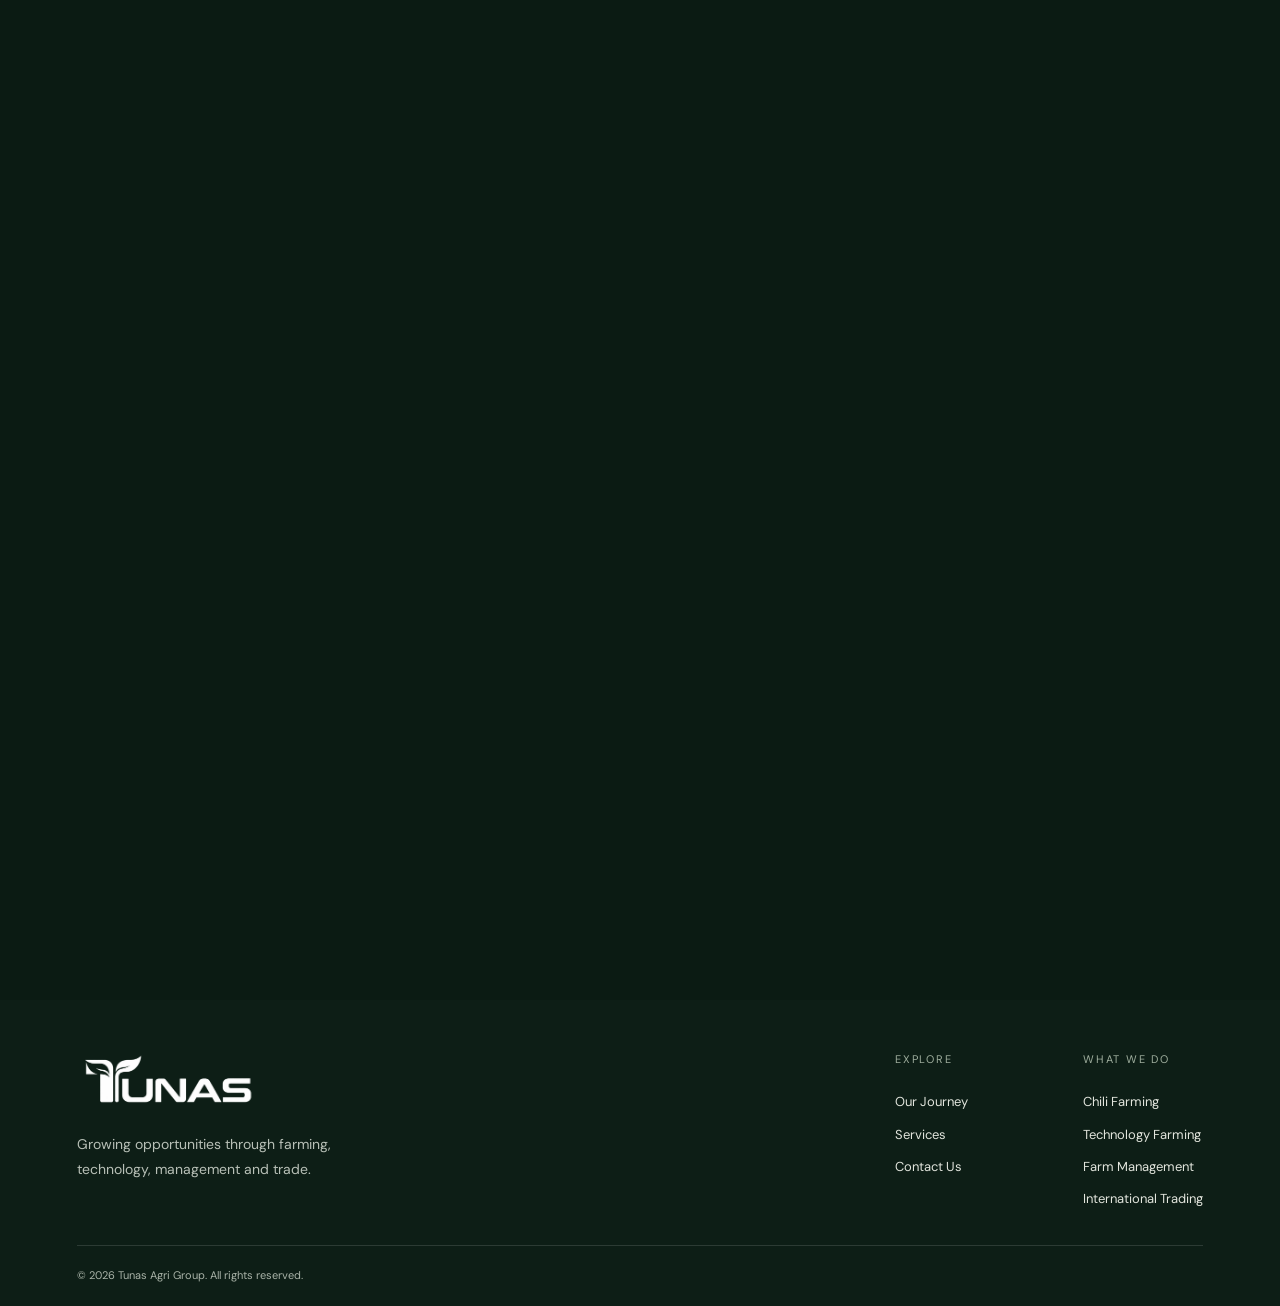
==== commit a56475ff: "Add files via upload" ====
--- a/index.html
+++ b/index.html
@@ -1 +1,2 @@
-<!doctype html><html lang="en"><head><meta charset="utf-8"/><meta name="viewport" content="width=device-width,initial-scale=1,viewport-fit=cover"/><meta name="theme-color" content="#16271d"/><meta name="description" content="Explore chili farming, smart agricultural technology, farm management and international trading through an interactive visual journey."/><title>Our Journey | Tunas Agri Group</title><link rel="icon" type="image/png" href="assets/favicon.png"/><link rel="stylesheet" href="assets/site.css"/></head><body class="home-page"><header class="site-header" id="siteHeader"><a class="brand" href="index.html" aria-label="Tunas Agri Group home"><img src="assets/tunas-logo.png" alt="TUNAS"/></a><button class="menu-toggle" type="button" aria-expanded="false" aria-controls="primaryNav" aria-label="Open menu"><span></span><span></span></button><nav class="primary-nav" id="primaryNav" aria-label="Main navigation"><a class="active" href="index.html">Home</a><a class="" href="services/">Services</a><a class="" href="contact/">Contact Us</a><a class="nav-contact" href="contact/">Start a Conversation <span aria-hidden="true">↗</span></a></nav></header><main class="home-main"><section class="story" id="story" aria-label="Our agricultural journey"><div class="story-fixed"><div class="story-images"><div class="story-shot" data-shot="0"><picture><source media="(max-width: 640px)" srcset="assets/mobile/mobile_01_1080x1920.webp" type="image/webp"/><img src="assets/images/01.webp" alt="Tunas Agri Group agricultural journey, scene 1" decoding="async" fetchpriority=high/></picture></div><div class="story-shot" data-shot="1"><picture><source media="(max-width: 640px)" srcset="assets/mobile/mobile_02_1080x1920.webp" type="image/webp"/><img src="assets/images/02.webp" alt="Tunas Agri Group agricultural journey, scene 2" decoding="async" loading=lazy/></picture></div><div class="story-shot" data-shot="2"><picture><source media="(max-width: 640px)" srcset="assets/mobile/mobile_03_1080x1920.webp" type="image/webp"/><img src="assets/images/03.webp" alt="Tunas Agri Group agricultural journey, scene 3" decoding="async" loading=lazy/></picture></div><div class="story-shot" data-shot="3"><picture><source media="(max-width: 640px)" srcset="assets/mobile/mobile_04_1080x1920.webp" type="image/webp"/><img src="assets/images/04.webp" alt="Tunas Agri Group agricultural journey, scene 4" decoding="async" loading=lazy/></picture></div><div class="story-shot" data-shot="4"><picture><source media="(max-width: 640px)" srcset="assets/mobile/mobile_05_1080x1920.webp" type="image/webp"/><img src="assets/images/05.webp" alt="Tunas Agri Group agricultural journey, scene 5" decoding="async" loading=lazy/></picture></div><div class="story-shot" data-shot="5"><picture><source media="(max-width: 640px)" srcset="assets/mobile/mobile_06_1080x1920.webp" type="image/webp"/><img src="assets/images/06.webp" alt="Tunas Agri Group agricultural journey, scene 6" decoding="async" loading=lazy/></picture></div><div class="story-shot" data-shot="6"><picture><source media="(max-width: 640px)" srcset="assets/mobile/mobile_07_1080x1920.webp" type="image/webp"/><img src="assets/images/07.webp" alt="Tunas Agri Group agricultural journey, scene 7" decoding="async" loading=lazy/></picture></div><div class="story-shot" data-shot="7"><picture><source media="(max-width: 640px)" srcset="assets/mobile/mobile_08_1080x1920.webp" type="image/webp"/><img src="assets/images/08.webp" alt="Tunas Agri Group agricultural journey, scene 8" decoding="async" loading=lazy/></picture></div><div class="story-shot" data-shot="8"><picture><source media="(max-width: 640px)" srcset="assets/mobile/mobile_09_1080x1920.webp" type="image/webp"/><img src="assets/images/09.webp" alt="Tunas Agri Group agricultural journey, scene 9" decoding="async" loading=lazy/></picture></div><div class="story-shot" data-shot="9"><picture><source media="(max-width: 640px)" srcset="assets/mobile/mobile_10_1080x1920.webp" type="image/webp"/><img src="assets/images/10.webp" alt="Tunas Agri Group agricultural journey, scene 10" decoding="async" loading=lazy/></picture></div><div class="story-shot" data-shot="10"><picture><source media="(max-width: 640px)" srcset="assets/mobile/mobile_11_1080x1920.webp" type="image/webp"/><img src="assets/images/11.webp" alt="Tunas Agri Group agricultural journey, scene 11" decoding="async" loading=lazy/></picture></div></div><div class="story-tint"></div><div class="story-text"><div class="story-copy" data-chapter="0"><span class="story-eyebrow">01 / 04 &nbsp; · &nbsp; TUNAS AGRI GROUP</span><h1>Chili Farming</h1><p class="story-lead">Cultivating the future from the ground up.</p><p class="story-description">Our story begins in the field, with hands-on chili cultivation, careful crop management and a commitment to better agricultural practices.</p><a href="services/#chili" class="text-action">Discover our services <span aria-hidden="true">↗</span></a></div><div class="story-copy" data-chapter="1"><span class="story-eyebrow">02 / 04 &nbsp; · &nbsp; TUNAS AGRI GROUP</span><h1>Technology Farming</h1><p class="story-lead">Progress powered by innovation.</p><p class="story-description">From solar energy and smart cultivation to aerial drones, ground automation and robotics, we connect practical farming with emerging technology.</p><a href="services/#technology" class="text-action">Discover our services <span aria-hidden="true">↗</span></a></div><div class="story-copy" data-chapter="2"><span class="story-eyebrow">03 / 04 &nbsp; · &nbsp; TUNAS AGRI GROUP</span><h1>Farm Management</h1><p class="story-lead">Working together, growing stronger.</p><p class="story-description">We bring technical knowledge and operational support closer to farm owners, helping shape productive and well-managed growing environments.</p><a href="services/#management" class="text-action">Discover our services <span aria-hidden="true">↗</span></a></div><div class="story-copy" data-chapter="3"><span class="story-eyebrow">04 / 04 &nbsp; · &nbsp; TUNAS AGRI GROUP</span><h1>International Trading</h1><p class="story-lead">From our fields to wider markets.</p><p class="story-description">From harvest handling and packing to logistics and international connections, our journey extends from Malaysia toward Vietnam and beyond.</p><a href="services/#trading" class="text-action">Discover our services <span aria-hidden="true">↗</span></a></div></div><div class="story-side-nav" aria-label="Journey chapters"><button type="button" data-go="0" aria-label="View Chili Farming"><span class="nav-index">01</span><span class="nav-name">Chili Farming</span><span class="nav-dot"></span></button><button type="button" data-go="1" aria-label="View Technology Farming"><span class="nav-index">02</span><span class="nav-name">Technology Farming</span><span class="nav-dot"></span></button><button type="button" data-go="2" aria-label="View Farm Management"><span class="nav-index">03</span><span class="nav-name">Farm Management</span><span class="nav-dot"></span></button><button type="button" data-go="3" aria-label="View International Trading"><span class="nav-index">04</span><span class="nav-name">International Trading</span><span class="nav-dot"></span></button></div><div class="story-bottom"><span class="scroll-hint">SCROLL TO EXPLORE <span aria-hidden="true">↓</span></span><div class="story-progress"><div class="progress-line"><span></span></div><span class="frame-number">01 / 11</span></div></div></div></section></main><script defer src="assets/site.js"></script></body></html>+<!DOCTYPE html>
+<html lang="en"><head><meta charset="utf-8"/><meta content="width=device-width,initial-scale=1,viewport-fit=cover" name="viewport"/><meta content="#16271d" name="theme-color"/><meta content="Explore chili farming, smart agricultural technology, farm management and international trading through an interactive visual journey." name="description"/><title>Our Journey | Tunas Agri Group</title><link href="assets/favicon.png" rel="icon" type="image/png"/><link href="assets/site.css" rel="stylesheet"/></head><body class="home-page"><header class="site-header" id="siteHeader"><a aria-label="Tunas Agri Group home" class="brand" href="index.html"><img alt="TUNAS" src="assets/tunas-logo.png"/></a><button aria-controls="primaryNav" aria-expanded="false" aria-label="Open menu" class="menu-toggle" type="button"><span></span><span></span></button><nav aria-label="Main navigation" class="primary-nav" id="primaryNav"><a class="active" href="index.html">Home</a><a class="" href="services/">Services</a><a class="" href="contact/">Contact Us</a><a class="nav-contact" href="contact/">Start a Conversation <span aria-hidden="true"><svg aria-hidden="true" class="ui-arrow" fill="none" stroke="currentColor" stroke-linecap="round" stroke-linejoin="round" stroke-width="1.8" viewbox="0 0 24 24"><path d="M5 19 19 5M8 5h11v11"></path></svg></span></a></nav></header><main class="home-main"><section aria-label="Our agricultural journey" class="story" id="story"><div class="story-fixed"><div class="story-images"><div class="story-shot" data-shot="0"><picture><source media="(max-width: 640px)" srcset="assets/mobile/mobile_01_1080x1920.webp" type="image/webp"/><img alt="Tunas Agri Group agricultural journey, scene 1" decoding="async" fetchpriority="high/" src="assets/images/01.webp"/></picture></div><div class="story-shot" data-shot="1"><picture><source media="(max-width: 640px)" srcset="assets/mobile/mobile_02_1080x1920.webp" type="image/webp"/><img alt="Tunas Agri Group agricultural journey, scene 2" decoding="async" loading="lazy/" src="assets/images/02.webp"/></picture></div><div class="story-shot" data-shot="2"><picture><source media="(max-width: 640px)" srcset="assets/mobile/mobile_03_1080x1920.webp" type="image/webp"/><img alt="Tunas Agri Group agricultural journey, scene 3" decoding="async" loading="lazy/" src="assets/images/03.webp"/></picture></div><div class="story-shot" data-shot="3"><picture><source media="(max-width: 640px)" srcset="assets/mobile/mobile_04_1080x1920.webp" type="image/webp"/><img alt="Tunas Agri Group agricultural journey, scene 4" decoding="async" loading="lazy/" src="assets/images/04.webp"/></picture></div><div class="story-shot" data-shot="4"><picture><source media="(max-width: 640px)" srcset="assets/mobile/mobile_05_1080x1920.webp" type="image/webp"/><img alt="Tunas Agri Group agricultural journey, scene 5" decoding="async" loading="lazy/" src="assets/images/05.webp"/></picture></div><div class="story-shot" data-shot="5"><picture><source media="(max-width: 640px)" srcset="assets/mobile/mobile_06_1080x1920.webp" type="image/webp"/><img alt="Tunas Agri Group agricultural journey, scene 6" decoding="async" loading="lazy/" src="assets/images/06.webp"/></picture></div><div class="story-shot" data-shot="6"><picture><source media="(max-width: 640px)" srcset="assets/mobile/mobile_07_1080x1920.webp" type="image/webp"/><img alt="Tunas Agri Group agricultural journey, scene 7" decoding="async" loading="lazy/" src="assets/images/07.webp"/></picture></div><div class="story-shot" data-shot="7"><picture><source media="(max-width: 640px)" srcset="assets/mobile/mobile_08_1080x1920.webp" type="image/webp"/><img alt="Tunas Agri Group agricultural journey, scene 8" decoding="async" loading="lazy/" src="assets/images/08.webp"/></picture></div><div class="story-shot" data-shot="8"><picture><source media="(max-width: 640px)" srcset="assets/mobile/mobile_09_1080x1920.webp" type="image/webp"/><img alt="Tunas Agri Group agricultural journey, scene 9" decoding="async" loading="lazy/" src="assets/images/09.webp"/></picture></div><div class="story-shot" data-shot="9"><picture><source media="(max-width: 640px)" srcset="assets/mobile/mobile_10_1080x1920.webp" type="image/webp"/><img alt="Tunas Agri Group agricultural journey, scene 10" decoding="async" loading="lazy/" src="assets/images/10.webp"/></picture></div><div class="story-shot" data-shot="10"><picture><source media="(max-width: 640px)" srcset="assets/mobile/mobile_11_1080x1920.webp" type="image/webp"/><img alt="Tunas Agri Group agricultural journey, scene 11" decoding="async" loading="lazy/" src="assets/images/11.webp"/></picture></div></div><div class="story-tint"></div><div class="story-text"><div class="story-copy" data-chapter="0"><span class="story-eyebrow">01 / 04   ·   TUNAS AGRI GROUP</span><h1>Chili Farming</h1><p class="story-lead">Cultivating the future from the ground up.</p><p class="story-description">Our story begins in the field, with hands-on chili cultivation, careful crop management and a commitment to better agricultural practices.</p><a class="text-action" href="services/#chili">Discover our services <span aria-hidden="true"><svg aria-hidden="true" class="ui-arrow" fill="none" stroke="currentColor" stroke-linecap="round" stroke-linejoin="round" stroke-width="1.8" viewbox="0 0 24 24"><path d="M5 19 19 5M8 5h11v11"></path></svg></span></a></div><div class="story-copy" data-chapter="1"><span class="story-eyebrow">02 / 04   ·   TUNAS AGRI GROUP</span><h1>Technology Farming</h1><p class="story-lead">Progress powered by innovation.</p><p class="story-description">From solar energy and smart cultivation to aerial drones, ground automation and robotics, we connect practical farming with emerging technology.</p><a class="text-action" href="services/#technology">Discover our services <span aria-hidden="true"><svg aria-hidden="true" class="ui-arrow" fill="none" stroke="currentColor" stroke-linecap="round" stroke-linejoin="round" stroke-width="1.8" viewbox="0 0 24 24"><path d="M5 19 19 5M8 5h11v11"></path></svg></span></a></div><div class="story-copy" data-chapter="2"><span class="story-eyebrow">03 / 04   ·   TUNAS AGRI GROUP</span><h1>Farm Management</h1><p class="story-lead">Working together, growing stronger.</p><p class="story-description">We bring technical knowledge and operational support closer to farm owners, helping shape productive and well-managed growing environments.</p><a class="text-action" href="services/#management">Discover our services <span aria-hidden="true"><svg aria-hidden="true" class="ui-arrow" fill="none" stroke="currentColor" stroke-linecap="round" stroke-linejoin="round" stroke-width="1.8" viewbox="0 0 24 24"><path d="M5 19 19 5M8 5h11v11"></path></svg></span></a></div><div class="story-copy" data-chapter="3"><span class="story-eyebrow">04 / 04   ·   TUNAS AGRI GROUP</span><h1>International Trading</h1><p class="story-lead">From our fields to wider markets.</p><p class="story-description">From harvest handling and packing to logistics and international connections, our journey extends from Malaysia toward Vietnam and beyond.</p><a class="text-action" href="services/#trading">Discover our services <span aria-hidden="true"><svg aria-hidden="true" class="ui-arrow" fill="none" stroke="currentColor" stroke-linecap="round" stroke-linejoin="round" stroke-width="1.8" viewbox="0 0 24 24"><path d="M5 19 19 5M8 5h11v11"></path></svg></span></a></div></div><div aria-label="Journey chapters" class="story-side-nav"><button aria-label="View Chili Farming" data-go="0" type="button"><span class="nav-index">01</span><span class="nav-name">Chili Farming</span><span class="nav-dot"></span></button><button aria-label="View Technology Farming" data-go="1" type="button"><span class="nav-index">02</span><span class="nav-name">Technology Farming</span><span class="nav-dot"></span></button><button aria-label="View Farm Management" data-go="2" type="button"><span class="nav-index">03</span><span class="nav-name">Farm Management</span><span class="nav-dot"></span></button><button aria-label="View International Trading" data-go="3" type="button"><span class="nav-index">04</span><span class="nav-name">International Trading</span><span class="nav-dot"></span></button></div><div class="story-bottom"><span class="scroll-hint">SCROLL TO EXPLORE <span aria-hidden="true"><svg aria-hidden="true" class="ui-arrow" fill="none" stroke="currentColor" stroke-linecap="round" stroke-linejoin="round" stroke-width="1.8" viewbox="0 0 24 24"><path d="M12 4v16m-7-7 7 7 7-7"></path></svg></span></span><div class="story-progress"><div class="progress-line"><span></span></div><span class="frame-number">01 / 11</span></div></div></div></section></main><script defer="" src="assets/site.js"></script><footer class="site-footer"><div class="footer-inner"><div class="footer-intro"><a class="footer-brand" href="index.html"><img alt="TUNAS" src="assets/tunas-logo.png"/></a><p>Growing opportunities through farming, technology, management and trade.</p></div><div class="footer-links"><div><span class="footer-heading">Explore</span><a href="index.html">Our Journey</a><a href="services/">Services</a><a href="contact/">Contact Us</a></div><div><span class="footer-heading">What We Do</span><a href="services/#chili">Chili Farming</a><a href="services/#technology">Technology Farming</a><a href="services/#management">Farm Management</a><a href="services/#trading">International Trading</a></div></div></div><div class="footer-bottom"><span>© <span class="current-year"></span> Tunas Agri Group. All rights reserved.</span></div></footer></body></html>
--- a/assets/site.css
+++ b/assets/site.css
@@ -71,3 +71,21 @@
 .story-tint{background:linear-gradient(0deg,rgba(7,20,13,.96) 0%,rgba(7,20,13,.84) 17%,rgba(7,20,13,.44) 36%,transparent 66%),linear-gradient(180deg,rgba(8,24,16,.25),transparent 25%)}
 }
 @media(max-width:390px){.story-shot picture img{height:100%;top:0}}
+
+/* Consistent vector arrows on all screen sizes */
+.ui-arrow{display:inline-block;width:1.08em;height:1.08em;vertical-align:-.16em;flex-shrink:0;stroke:currentColor;fill:none}
+.nav-contact .ui-arrow,.text-action .ui-arrow,.hero-scroll .ui-arrow,.back-top .ui-arrow{margin-left:.35em}
+/* Refined mobile right-side navigation drawer */
+@media(max-width:900px){
+ body.menu-open{overflow:hidden}
+ body.menu-open::before{content:"";position:fixed;inset:0;background:rgba(4,18,12,.62);backdrop-filter:blur(3px);z-index:78}
+ .site-header{isolation:auto}
+ .menu-toggle{position:relative;z-index:101}
+ .primary-nav{top:0;bottom:0;left:auto;right:0;width:min(78vw,350px);height:100dvh;min-height:100svh;padding:110px 30px 55px;box-sizing:border-box;display:flex;flex-direction:column;align-items:stretch;justify-content:flex-start;gap:0;background:#172b20;box-shadow:-18px 0 60px rgba(0,0,0,.2);opacity:1;visibility:hidden;transform:translateX(105%);transition:transform .32s cubic-bezier(.2,.8,.2,1),visibility .32s;z-index:99;overflow-y:auto}
+ .primary-nav.open{visibility:visible;transform:translateX(0);opacity:1}
+ .primary-nav>a{font-size:17px;line-height:1.4;padding:17px 0;border-bottom:1px solid rgba(255,255,255,.13);width:100%;text-align:left}
+ .primary-nav>a.active{color:#e6d2a4}
+ .primary-nav .nav-contact{font-size:13px;margin-top:26px;border:1px solid rgba(255,255,255,.3);padding:16px 13px;display:flex;align-items:center;justify-content:space-between;gap:8px}
+ .site-header .brand{position:relative;z-index:80}
+}
+@media(max-width:640px){.primary-nav{width:min(76vw,320px);padding:100px 25px 40px}.primary-nav>a{font-size:16px}}
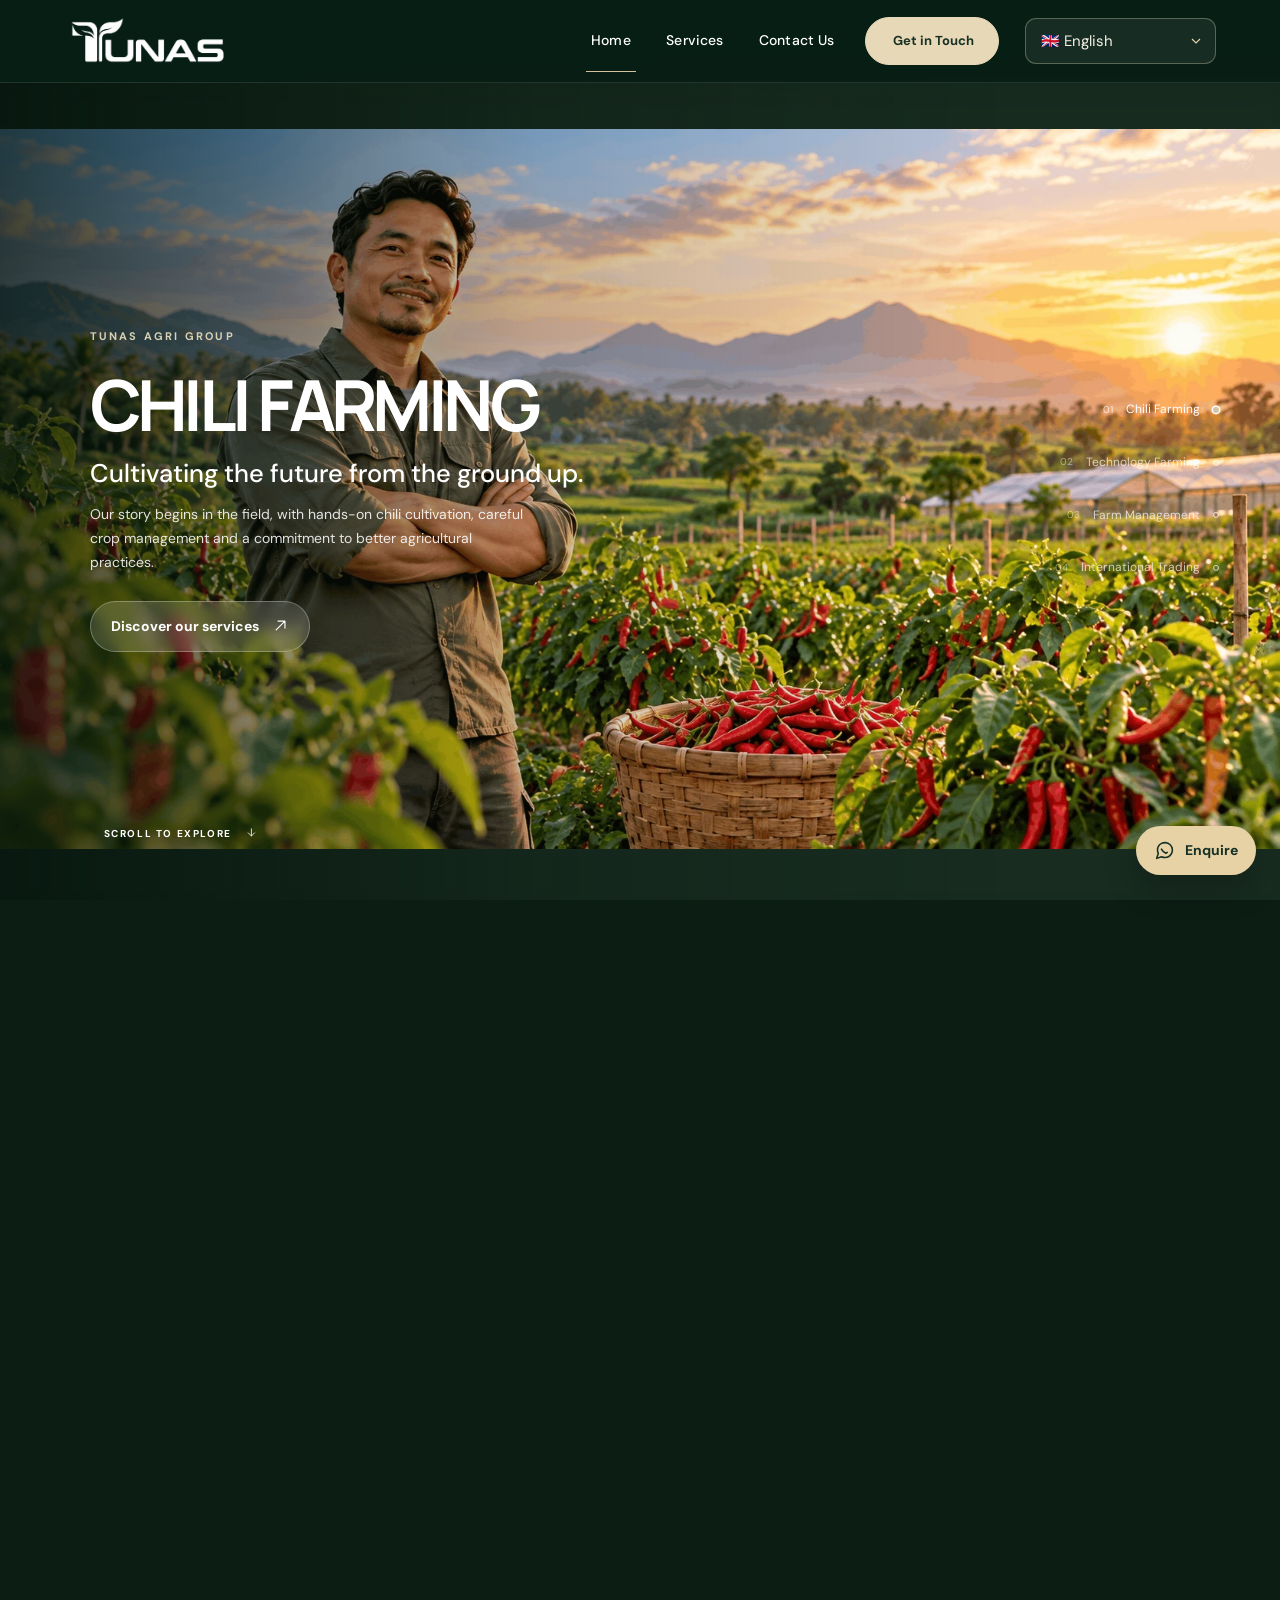
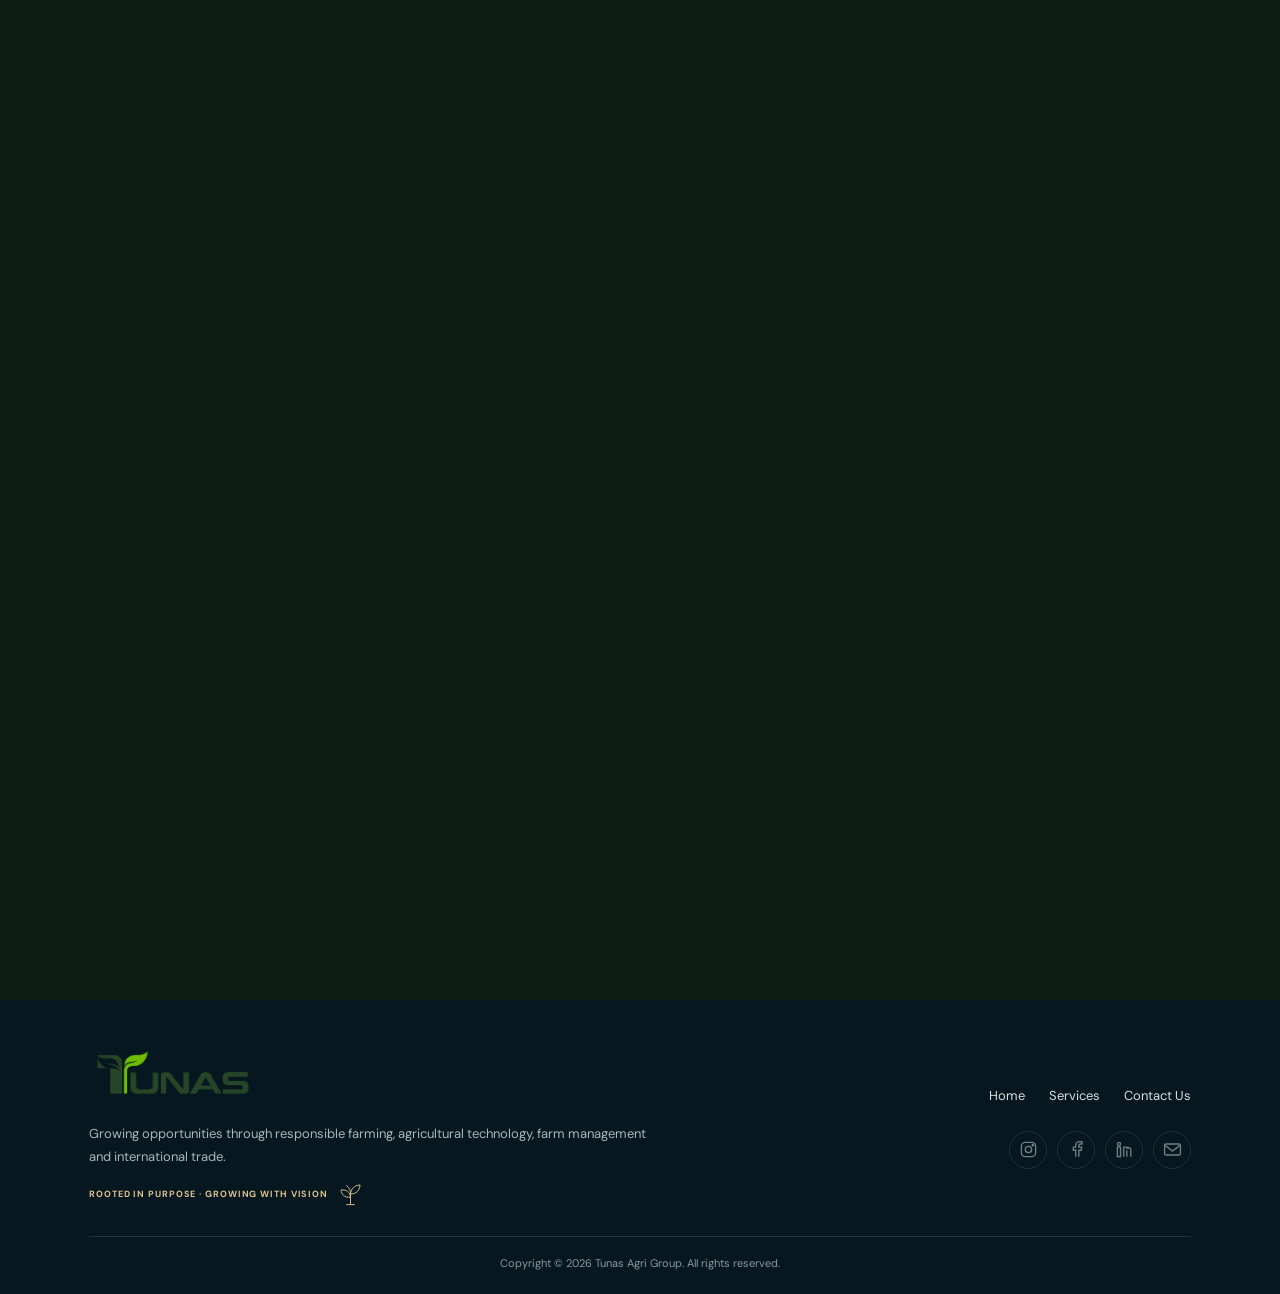
==== commit e0593be1: "Add files via upload" ====
--- a/index.html
+++ b/index.html
@@ -1,2 +1,3 @@
 <!DOCTYPE html>
-<html lang="en"><head><meta charset="utf-8"/><meta content="width=device-width,initial-scale=1,viewport-fit=cover" name="viewport"/><meta content="#16271d" name="theme-color"/><meta content="Explore chili farming, smart agricultural technology, farm management and international trading through an interactive visual journey." name="description"/><title>Our Journey | Tunas Agri Group</title><link href="assets/favicon.png" rel="icon" type="image/png"/><link href="assets/site.css" rel="stylesheet"/></head><body class="home-page"><header class="site-header" id="siteHeader"><a aria-label="Tunas Agri Group home" class="brand" href="index.html"><img alt="TUNAS" src="assets/tunas-logo.png"/></a><button aria-controls="primaryNav" aria-expanded="false" aria-label="Open menu" class="menu-toggle" type="button"><span></span><span></span></button><nav aria-label="Main navigation" class="primary-nav" id="primaryNav"><a class="active" href="index.html">Home</a><a class="" href="services/">Services</a><a class="" href="contact/">Contact Us</a><a class="nav-contact" href="contact/">Start a Conversation <span aria-hidden="true"><svg aria-hidden="true" class="ui-arrow" fill="none" stroke="currentColor" stroke-linecap="round" stroke-linejoin="round" stroke-width="1.8" viewbox="0 0 24 24"><path d="M5 19 19 5M8 5h11v11"></path></svg></span></a></nav></header><main class="home-main"><section aria-label="Our agricultural journey" class="story" id="story"><div class="story-fixed"><div class="story-images"><div class="story-shot" data-shot="0"><picture><source media="(max-width: 640px)" srcset="assets/mobile/mobile_01_1080x1920.webp" type="image/webp"/><img alt="Tunas Agri Group agricultural journey, scene 1" decoding="async" fetchpriority="high/" src="assets/images/01.webp"/></picture></div><div class="story-shot" data-shot="1"><picture><source media="(max-width: 640px)" srcset="assets/mobile/mobile_02_1080x1920.webp" type="image/webp"/><img alt="Tunas Agri Group agricultural journey, scene 2" decoding="async" loading="lazy/" src="assets/images/02.webp"/></picture></div><div class="story-shot" data-shot="2"><picture><source media="(max-width: 640px)" srcset="assets/mobile/mobile_03_1080x1920.webp" type="image/webp"/><img alt="Tunas Agri Group agricultural journey, scene 3" decoding="async" loading="lazy/" src="assets/images/03.webp"/></picture></div><div class="story-shot" data-shot="3"><picture><source media="(max-width: 640px)" srcset="assets/mobile/mobile_04_1080x1920.webp" type="image/webp"/><img alt="Tunas Agri Group agricultural journey, scene 4" decoding="async" loading="lazy/" src="assets/images/04.webp"/></picture></div><div class="story-shot" data-shot="4"><picture><source media="(max-width: 640px)" srcset="assets/mobile/mobile_05_1080x1920.webp" type="image/webp"/><img alt="Tunas Agri Group agricultural journey, scene 5" decoding="async" loading="lazy/" src="assets/images/05.webp"/></picture></div><div class="story-shot" data-shot="5"><picture><source media="(max-width: 640px)" srcset="assets/mobile/mobile_06_1080x1920.webp" type="image/webp"/><img alt="Tunas Agri Group agricultural journey, scene 6" decoding="async" loading="lazy/" src="assets/images/06.webp"/></picture></div><div class="story-shot" data-shot="6"><picture><source media="(max-width: 640px)" srcset="assets/mobile/mobile_07_1080x1920.webp" type="image/webp"/><img alt="Tunas Agri Group agricultural journey, scene 7" decoding="async" loading="lazy/" src="assets/images/07.webp"/></picture></div><div class="story-shot" data-shot="7"><picture><source media="(max-width: 640px)" srcset="assets/mobile/mobile_08_1080x1920.webp" type="image/webp"/><img alt="Tunas Agri Group agricultural journey, scene 8" decoding="async" loading="lazy/" src="assets/images/08.webp"/></picture></div><div class="story-shot" data-shot="8"><picture><source media="(max-width: 640px)" srcset="assets/mobile/mobile_09_1080x1920.webp" type="image/webp"/><img alt="Tunas Agri Group agricultural journey, scene 9" decoding="async" loading="lazy/" src="assets/images/09.webp"/></picture></div><div class="story-shot" data-shot="9"><picture><source media="(max-width: 640px)" srcset="assets/mobile/mobile_10_1080x1920.webp" type="image/webp"/><img alt="Tunas Agri Group agricultural journey, scene 10" decoding="async" loading="lazy/" src="assets/images/10.webp"/></picture></div><div class="story-shot" data-shot="10"><picture><source media="(max-width: 640px)" srcset="assets/mobile/mobile_11_1080x1920.webp" type="image/webp"/><img alt="Tunas Agri Group agricultural journey, scene 11" decoding="async" loading="lazy/" src="assets/images/11.webp"/></picture></div></div><div class="story-tint"></div><div class="story-text"><div class="story-copy" data-chapter="0"><span class="story-eyebrow">01 / 04   ·   TUNAS AGRI GROUP</span><h1>Chili Farming</h1><p class="story-lead">Cultivating the future from the ground up.</p><p class="story-description">Our story begins in the field, with hands-on chili cultivation, careful crop management and a commitment to better agricultural practices.</p><a class="text-action" href="services/#chili">Discover our services <span aria-hidden="true"><svg aria-hidden="true" class="ui-arrow" fill="none" stroke="currentColor" stroke-linecap="round" stroke-linejoin="round" stroke-width="1.8" viewbox="0 0 24 24"><path d="M5 19 19 5M8 5h11v11"></path></svg></span></a></div><div class="story-copy" data-chapter="1"><span class="story-eyebrow">02 / 04   ·   TUNAS AGRI GROUP</span><h1>Technology Farming</h1><p class="story-lead">Progress powered by innovation.</p><p class="story-description">From solar energy and smart cultivation to aerial drones, ground automation and robotics, we connect practical farming with emerging technology.</p><a class="text-action" href="services/#technology">Discover our services <span aria-hidden="true"><svg aria-hidden="true" class="ui-arrow" fill="none" stroke="currentColor" stroke-linecap="round" stroke-linejoin="round" stroke-width="1.8" viewbox="0 0 24 24"><path d="M5 19 19 5M8 5h11v11"></path></svg></span></a></div><div class="story-copy" data-chapter="2"><span class="story-eyebrow">03 / 04   ·   TUNAS AGRI GROUP</span><h1>Farm Management</h1><p class="story-lead">Working together, growing stronger.</p><p class="story-description">We bring technical knowledge and operational support closer to farm owners, helping shape productive and well-managed growing environments.</p><a class="text-action" href="services/#management">Discover our services <span aria-hidden="true"><svg aria-hidden="true" class="ui-arrow" fill="none" stroke="currentColor" stroke-linecap="round" stroke-linejoin="round" stroke-width="1.8" viewbox="0 0 24 24"><path d="M5 19 19 5M8 5h11v11"></path></svg></span></a></div><div class="story-copy" data-chapter="3"><span class="story-eyebrow">04 / 04   ·   TUNAS AGRI GROUP</span><h1>International Trading</h1><p class="story-lead">From our fields to wider markets.</p><p class="story-description">From harvest handling and packing to logistics and international connections, our journey extends from Malaysia toward Vietnam and beyond.</p><a class="text-action" href="services/#trading">Discover our services <span aria-hidden="true"><svg aria-hidden="true" class="ui-arrow" fill="none" stroke="currentColor" stroke-linecap="round" stroke-linejoin="round" stroke-width="1.8" viewbox="0 0 24 24"><path d="M5 19 19 5M8 5h11v11"></path></svg></span></a></div></div><div aria-label="Journey chapters" class="story-side-nav"><button aria-label="View Chili Farming" data-go="0" type="button"><span class="nav-index">01</span><span class="nav-name">Chili Farming</span><span class="nav-dot"></span></button><button aria-label="View Technology Farming" data-go="1" type="button"><span class="nav-index">02</span><span class="nav-name">Technology Farming</span><span class="nav-dot"></span></button><button aria-label="View Farm Management" data-go="2" type="button"><span class="nav-index">03</span><span class="nav-name">Farm Management</span><span class="nav-dot"></span></button><button aria-label="View International Trading" data-go="3" type="button"><span class="nav-index">04</span><span class="nav-name">International Trading</span><span class="nav-dot"></span></button></div><div class="story-bottom"><span class="scroll-hint">SCROLL TO EXPLORE <span aria-hidden="true"><svg aria-hidden="true" class="ui-arrow" fill="none" stroke="currentColor" stroke-linecap="round" stroke-linejoin="round" stroke-width="1.8" viewbox="0 0 24 24"><path d="M12 4v16m-7-7 7 7 7-7"></path></svg></span></span><div class="story-progress"><div class="progress-line"><span></span></div><span class="frame-number">01 / 11</span></div></div></div></section></main><script defer="" src="assets/site.js"></script><footer class="site-footer"><div class="footer-inner"><div class="footer-intro"><a class="footer-brand" href="index.html"><img alt="TUNAS" src="assets/tunas-logo.png"/></a><p>Growing opportunities through farming, technology, management and trade.</p></div><div class="footer-links"><div><span class="footer-heading">Explore</span><a href="index.html">Our Journey</a><a href="services/">Services</a><a href="contact/">Contact Us</a></div><div><span class="footer-heading">What We Do</span><a href="services/#chili">Chili Farming</a><a href="services/#technology">Technology Farming</a><a href="services/#management">Farm Management</a><a href="services/#trading">International Trading</a></div></div></div><div class="footer-bottom"><span>© <span class="current-year"></span> Tunas Agri Group. All rights reserved.</span></div></footer></body></html>+
+<html lang="en"><head><meta charset="utf-8"/><meta content="width=device-width,initial-scale=1,viewport-fit=cover" name="viewport"/><meta content="#16271d" name="theme-color"/><meta content="Explore chili farming, smart agricultural technology, farm management and international trading through an interactive visual journey." name="description"/><title>Our Journey | Tunas Agri Group</title><link href="assets/favicon.png" rel="icon" type="image/png"/><link href="assets/site.css" rel="stylesheet"/><link href="assets/refinement.css" rel="stylesheet"/></head><body class="home-page"><div aria-hidden="true" class="menu-backdrop"></div><div aria-label="Loading Tunas Agri Group" class="site-loader" hidden="" id="siteLoader" role="status"><div class="loader-art"><svg aria-hidden="true" viewbox="0 0 100 100"><path class="loader-stem" d="M50 77 Q50 54 50 33"></path><path class="loader-leaf leaf-left" d="M50 55 C22 54 22 27 22 27 C44 28 50 42 50 55Z"></path><path class="loader-leaf leaf-right" d="M50 43 C50 19 79 16 79 16 C78 38 65 44 50 43Z"></path><circle class="loader-seed" cx="50" cy="78" r="4"></circle></svg></div><div class="loader-wordmark">TUNAS AGRI GROUP</div><div class="loader-caption">GROWING POSSIBILITIES</div></div><header class="site-header" id="siteHeader"><a aria-label="Tunas Agri Group home" class="brand" href="index.html"><img alt="TUNAS" src="assets/tunas-logo.png"/></a><div class="language-control desktop-language"><label class="sr-only" for="siteLanguage">Website language</label><select aria-label="Choose website language" id="siteLanguage"><option value="en">🇬🇧  English</option><option value="ms">🇲🇾  Bahasa Malaysia</option><option value="vi">🇻🇳  Tiếng Việt</option></select><svg aria-hidden="true" viewbox="0 0 24 24"><path d="m6 9 6 6 6-6"></path></svg></div><button aria-controls="primaryNav" aria-expanded="false" aria-label="Open menu" class="menu-toggle" type="button"><span></span><span></span></button><nav aria-label="Main navigation" class="primary-nav" id="primaryNav"><div aria-hidden="true" class="drawer-heading">EXPLORE TUNAS</div><a class="active" href="index.html">Home</a><a class="" href="services/">Services</a><a class="" href="contact/">Contact Us</a><a class="nav-contact nav-contact-clean" href="contact/">Get in Touch</a><div aria-hidden="true" class="drawer-bottom">GROWING POSSIBILITIES · TOGETHER</div><div class="mobile-language"><label for="mobileSiteLanguage">Language / Bahasa / Ngôn ngữ</label><div class="mobile-language-field"><select aria-label="Mobile website language" id="mobileSiteLanguage"><option value="en">🇬🇧  English</option><option value="ms">🇲🇾  Bahasa Malaysia</option><option value="vi">🇻🇳  Tiếng Việt</option></select><span aria-hidden="true">⌄</span></div></div></nav></header><main class="home-main"><section aria-label="Our agricultural journey" class="story" id="story"><div class="story-fixed"><div class="story-images"><div class="story-shot" data-shot="0"><picture><source media="(max-width: 640px)" srcset="assets/mobile/mobile_01_1080x1920.webp" type="image/webp"/><img alt="Tunas Agri Group agricultural journey, scene 1" decoding="async" fetchpriority="high" src="assets/images/01.webp"/></picture></div><div class="story-shot" data-shot="1"><picture><source media="(max-width: 640px)" srcset="assets/mobile/mobile_02_1080x1920.webp" type="image/webp"/><img alt="Tunas Agri Group agricultural journey, scene 2" decoding="async" loading="lazy" src="assets/images/02.webp"/></picture></div><div class="story-shot" data-shot="2"><picture><source media="(max-width: 640px)" srcset="assets/mobile/mobile_03_1080x1920.webp" type="image/webp"/><img alt="Tunas Agri Group agricultural journey, scene 3" decoding="async" loading="lazy" src="assets/images/03.webp"/></picture></div><div class="story-shot" data-shot="3"><picture><source media="(max-width: 640px)" srcset="assets/mobile/mobile_04_1080x1920.webp" type="image/webp"/><img alt="Tunas Agri Group agricultural journey, scene 4" decoding="async" loading="lazy" src="assets/images/04.webp"/></picture></div><div class="story-shot" data-shot="4"><picture><source media="(max-width: 640px)" srcset="assets/mobile/mobile_05_1080x1920.webp" type="image/webp"/><img alt="Tunas Agri Group agricultural journey, scene 5" decoding="async" loading="lazy" src="assets/images/05.webp"/></picture></div><div class="story-shot" data-shot="5"><picture><source media="(max-width: 640px)" srcset="assets/mobile/mobile_06_1080x1920.webp" type="image/webp"/><img alt="Tunas Agri Group agricultural journey, scene 6" decoding="async" loading="lazy" src="assets/images/06.webp"/></picture></div><div class="story-shot" data-shot="6"><picture><source media="(max-width: 640px)" srcset="assets/mobile/mobile_07_1080x1920.webp" type="image/webp"/><img alt="Tunas Agri Group agricultural journey, scene 7" decoding="async" loading="lazy" src="assets/images/07.webp"/></picture></div><div class="story-shot" data-shot="7"><picture><source media="(max-width: 640px)" srcset="assets/mobile/mobile_08_1080x1920.webp" type="image/webp"/><img alt="Tunas Agri Group agricultural journey, scene 8" decoding="async" loading="lazy" src="assets/images/08.webp"/></picture></div><div class="story-shot" data-shot="8"><picture><source media="(max-width: 640px)" srcset="assets/mobile/mobile_09_1080x1920.webp" type="image/webp"/><img alt="Tunas Agri Group agricultural journey, scene 9" decoding="async" loading="lazy" src="assets/images/09.webp"/></picture></div><div class="story-shot" data-shot="9"><picture><source media="(max-width: 640px)" srcset="assets/mobile/mobile_10_1080x1920.webp" type="image/webp"/><img alt="Tunas Agri Group agricultural journey, scene 10" decoding="async" loading="lazy" src="assets/images/10.webp"/></picture></div><div class="story-shot" data-shot="10"><picture><source media="(max-width: 640px)" srcset="assets/mobile/mobile_11_1080x1920.webp" type="image/webp"/><img alt="Tunas Agri Group agricultural journey, scene 11" decoding="async" loading="lazy" src="assets/images/11.webp"/></picture></div></div><div class="story-tint"></div><div class="story-text"><div class="story-copy" data-chapter="0"><span class="story-eyebrow">TUNAS AGRI GROUP</span><h1>Chili Farming</h1><p class="story-lead">Cultivating the future from the ground up.</p><p class="story-description">Our story begins in the field, with hands-on chili cultivation, careful crop management and a commitment to better agricultural practices.</p><a class="text-action" href="services/#chili">Discover our services <span aria-hidden="true"><svg aria-hidden="true" class="ui-arrow" fill="none" stroke="currentColor" stroke-linecap="round" stroke-linejoin="round" stroke-width="1.8" viewbox="0 0 24 24"><path d="M5 19 19 5M8 5h11v11"></path></svg></span></a></div><div class="story-copy" data-chapter="1"><span class="story-eyebrow">TUNAS AGRI GROUP</span><h1>Technology Farming</h1><p class="story-lead">Progress powered by innovation.</p><p class="story-description">From solar energy and smart cultivation to aerial drones, ground automation and robotics, we connect practical farming with emerging technology.</p><a class="text-action" href="services/#technology">Discover our services <span aria-hidden="true"><svg aria-hidden="true" class="ui-arrow" fill="none" stroke="currentColor" stroke-linecap="round" stroke-linejoin="round" stroke-width="1.8" viewbox="0 0 24 24"><path d="M5 19 19 5M8 5h11v11"></path></svg></span></a></div><div class="story-copy" data-chapter="2"><span class="story-eyebrow">TUNAS AGRI GROUP</span><h1>Farm Management</h1><p class="story-lead">Working together, growing stronger.</p><p class="story-description">We bring technical knowledge and operational support closer to farm owners, helping shape productive and well-managed growing environments.</p><a class="text-action" href="services/#management">Discover our services <span aria-hidden="true"><svg aria-hidden="true" class="ui-arrow" fill="none" stroke="currentColor" stroke-linecap="round" stroke-linejoin="round" stroke-width="1.8" viewbox="0 0 24 24"><path d="M5 19 19 5M8 5h11v11"></path></svg></span></a></div><div class="story-copy" data-chapter="3"><span class="story-eyebrow">TUNAS AGRI GROUP</span><h1>International Trading</h1><p class="story-lead">From our fields to wider markets.</p><p class="story-description">From harvest handling and packing to logistics and international connections, our journey extends from Malaysia toward Vietnam and beyond.</p><a class="text-action" href="services/#trading">Discover our services <span aria-hidden="true"><svg aria-hidden="true" class="ui-arrow" fill="none" stroke="currentColor" stroke-linecap="round" stroke-linejoin="round" stroke-width="1.8" viewbox="0 0 24 24"><path d="M5 19 19 5M8 5h11v11"></path></svg></span></a></div></div><div aria-label="Journey chapters" class="story-side-nav"><button aria-label="View Chili Farming" data-go="0" type="button"><span class="nav-index">01</span><span class="nav-name">Chili Farming</span><span class="nav-dot"></span></button><button aria-label="View Technology Farming" data-go="1" type="button"><span class="nav-index">02</span><span class="nav-name">Technology Farming</span><span class="nav-dot"></span></button><button aria-label="View Farm Management" data-go="2" type="button"><span class="nav-index">03</span><span class="nav-name">Farm Management</span><span class="nav-dot"></span></button><button aria-label="View International Trading" data-go="3" type="button"><span class="nav-index">04</span><span class="nav-name">International Trading</span><span class="nav-dot"></span></button></div><div class="story-bottom"><span class="scroll-hint">SCROLL TO EXPLORE <span aria-hidden="true"><svg aria-hidden="true" class="ui-arrow" fill="none" stroke="currentColor" stroke-linecap="round" stroke-linejoin="round" stroke-width="1.8" viewbox="0 0 24 24"><path d="M12 4v16m-7-7 7 7 7-7"></path></svg></span></span><div class="story-progress"><div class="progress-line"><span></span></div></div></div></div></section></main><script defer="" src="assets/site.js"></script><footer class="site-footer premium-footer"><div class="premium-footer-inner"><div class="footer-content-grid"><div class="footer-brand-column"><a aria-label="Tunas Agri Group home" class="premium-footer-logo" href="index.html"><img alt="Tunas Agri Group" src="assets/tunas-logo.png"/></a><p class="premium-footer-description">Growing opportunities through responsible farming, agricultural technology, farm management and international trade.</p><p class="premium-footer-motto">ROOTED IN PURPOSE · GROWING WITH VISION<span aria-hidden="true" class="botanical-accent"><svg fill="none" stroke="currentColor" stroke-linecap="round" stroke-linejoin="round" stroke-width="1.7" viewbox="0 0 48 48"><path class="sprout-stem" d="M24 42V21c0-5-2-9-7-13"></path><path class="sprout-leaf" d="M24 29C12 30 8 23 7 16c10-1 16 3 17 13Z"></path><path class="sprout-leaf" d="M24 23c1-10 7-15 17-16-1 10-6 16-17 16Z"></path><path d="M17 42h14"></path></svg></span></p></div><div class="footer-links-column"><nav aria-label="Footer navigation" class="premium-footer-nav"><a href="index.html">Home</a><a href="services/">Services</a><a href="contact/">Contact Us</a></nav><div class="footer-social-row"><div aria-label="Social links" class="footer-social"><span aria-label="Instagram (link to be configured)" class="unconfigured-social" title="Social profile link not configured"><svg aria-hidden="true" viewbox="0 0 24 24"><rect height="18" rx="5" width="18" x="3" y="3"></rect><circle cx="12" cy="12" r="4"></circle><circle cx="17.5" cy="6.5" fill="currentColor" r=".8"></circle></svg></span><span aria-label="Facebook (link to be configured)" class="unconfigured-social" title="Social profile link not configured"><svg aria-hidden="true" viewbox="0 0 24 24"><path d="M15 21v-8h3l.5-4H15V7c0-1.1.4-2 2-2h2V2.2A23 23 0 0 0 16 2c-3.2 0-5 1.9-5 5v2H8v4h3v8"></path></svg></span><span aria-label="Linkedin (link to be configured)" class="unconfigured-social" title="Social profile link not configured"><svg aria-hidden="true" viewbox="0 0 24 24"><rect height="12" width="4" x="3" y="9"></rect><circle cx="5" cy="5" r="2"></circle><path d="M11 21V9h4v2c.8-1.5 5-2.3 5 2v8M15 13v8"></path></svg></span><span aria-label="Mail" class="unconfigured-social" title="Mail"><svg aria-hidden="true" viewbox="0 0 24 24"><rect height="14" rx="2" width="20" x="2" y="5"></rect><path d="m3 7 9 7 9-7"></path></svg></span></div></div></div></div><div class="premium-footer-rule"></div><div class="premium-footer-copyright">Copyright © <span class="current-year">2026</span> Tunas Agri Group. All rights reserved.</div></div></footer><a aria-label="Contact Tunas Agri Group" class="floating-contact" href="contact/"><svg aria-hidden="true" fill="none" stroke="currentColor" stroke-linecap="round" stroke-linejoin="round" stroke-width="1.8" viewbox="0 0 24 24"><path d="M21 11.5a8.4 8.4 0 0 1-.9 3.8 8.5 8.5 0 0 1-7.6 4.7 8.4 8.4 0 0 1-3.8-.9L3 21l1.9-5.7a8.4 8.4 0 0 1-.9-3.8A8.5 8.5 0 0 1 8.7 3.9a8.4 8.4 0 0 1 3.8-.9h.5a8.5 8.5 0 0 1 8 8v.5Z"></path><path d="M8.5 10.5c1.1 2.1 2.9 3.8 5 4.6l1.6-1"></path></svg><span>Enquire</span></a><script defer="True" src="assets/language.js"></script><script defer="True" src="assets/refinement.js"></script></body></html>
--- a/assets/site.css
+++ b/assets/site.css
@@ -89,3 +89,239 @@
  .site-header .brand{position:relative;z-index:80}
 }
 @media(max-width:640px){.primary-nav{width:min(76vw,320px);padding:100px 25px 40px}.primary-nav>a{font-size:16px}}
+
+
+/* 2026 premium refinement */
+:root{--round:18px;--ease-premium:cubic-bezier(.22,1,.36,1)}
+a,button{-webkit-tap-highlight-color:transparent}
+button,a,input,textarea,select{font-family:inherit}
+a:focus-visible,button:focus-visible{outline:2px solid #d8b979;outline-offset:4px}
+.site-header{border-bottom-color:rgba(255,255,255,.1);box-shadow:0 12px 42px rgba(5,19,12,.09)}
+.primary-nav{gap:clamp(12px,2vw,30px)}
+.primary-nav>a:not(.nav-contact){padding:10px 5px;font-weight:600;letter-spacing:.012em}
+.primary-nav .nav-contact,.pill-cta,.form-submit,.invitation-link{border-radius:999px!important;transition:background .3s var(--ease-premium),transform .3s var(--ease-premium),box-shadow .3s var(--ease-premium),color .3s!important}
+.primary-nav .nav-contact{background:#e7d8b8;border:1px solid #e7d8b8;color:#193124;padding:13px 19px;font-weight:700;display:inline-flex;align-items:center;gap:8px}
+.primary-nav .nav-contact:hover,.form-submit:hover{background:#f6e8c9;color:#173122;box-shadow:0 9px 25px rgba(0,0,0,.13);transform:translateY(-2px)}
+.primary-nav .nav-contact span{margin-left:3px}
+.menu-toggle{border-radius:12px;transition:background .2s}
+.menu-toggle:hover{background:rgba(255,255,255,.1)}
+.drawer-heading,.drawer-bottom{display:none}
+/* Preserve entire landscape photographs in desktop frames. The dark atmospheric backing fills remaining space. */
+@media(min-width:641px){
+.story-shot{background:#0c1c14}
+.story-shot picture{position:absolute;inset:0;display:block;overflow:hidden}
+.story-shot picture:before{content:'';position:absolute;inset:-30px;background:#1a2e22;filter:blur(18px);opacity:.9}
+.story-shot picture img{position:relative;width:100%;height:100%;object-fit:contain!important;object-position:center center!important}
+.story-tint{background:linear-gradient(90deg,rgba(6,18,11,.89),rgba(6,18,11,.57) 28%,rgba(6,18,11,.08) 68%),linear-gradient(0deg,rgba(7,20,13,.3),transparent 35%)}
+}
+.service-visual,.service-visual img,.service-visual picture{border-radius:20px!important}
+.service-visual{overflow:hidden;isolation:isolate;box-shadow:0 18px 45px rgba(24,48,30,.1)}
+.service-visual img{transition:transform .8s var(--ease-premium)}
+.service-visual:hover img{transform:scale(1.035)}
+.service-editorial{scroll-margin-top:100px}
+.text-action,.hero-scroll{border-bottom:0!important;padding:13px 20px!important;border-radius:999px!important;gap:13px!important;background:rgba(255,255,255,.14);border:1px solid rgba(255,255,255,.28)!important;backdrop-filter:blur(8px);transition:background .25s,transform .25s!important}
+.text-action:hover,.hero-scroll:hover{background:rgba(255,255,255,.24);transform:translateY(-2px)}
+.text-action.dark{background:#e6eadf;border-color:#d6e0d2!important;color:#24422e}
+.text-action.dark:hover{background:#d9e4d2}
+.contact-invitation{background:linear-gradient(120deg,#e6ede2,#f4f4e9);border-radius:24px;margin:24px clamp(20px,5vw,80px) 65px;text-align:center}
+.invitation-link{display:inline-flex;align-items:center;justify-content:center;background:#193d29;color:white!important;padding:16px 27px!important;border:0!important;margin-top:12px;text-decoration:none}
+.invitation-link:hover{background:#376a45;transform:translateY(-2px)}
+.contact-hero{background:linear-gradient(125deg,#e8eee4,#f8f6ed)}
+.contact-form-wrap{border-radius:24px;border:1px solid #dce5d9;box-shadow:0 20px 65px rgba(18,50,26,.06);background:#edf2e9}
+.contact-form-wrap input,.contact-form-wrap select,.contact-form-wrap textarea{border-radius:12px!important}
+.form-submit{justify-content:center;min-height:56px;gap:15px;cursor:pointer}
+.social-row{border-radius:10px;transition:padding .25s,background .25s!important}
+.social-row:hover{background:#e9efe7;padding-left:12px}
+.footer-refined{background:#071912;padding:62px clamp(25px,6vw,110px) 26px}
+.footer-refined .footer-inner{max-width:1250px;padding-bottom:45px;gap:55px}
+.footer-refined .footer-intro{max-width:460px}
+.footer-refined .footer-brand img{width:190px;max-height:78px;object-fit:contain;object-position:left}
+.footer-refined .footer-intro p{font-size:14px;max-width:370px;line-height:1.85}
+.footer-refined .footer-signature{font-size:10px!important;letter-spacing:.19em;font-weight:700;color:#d5c29d!important;margin-top:25px}
+.footer-refined .footer-links{gap:clamp(35px,6vw,95px)}
+.footer-refined .footer-heading{color:#d4c39e}
+.footer-refined .footer-bottom{max-width:1250px;gap:20px;padding-top:23px}
+.footer-contact-link{color:#e8d4aa;text-decoration:none;font-size:12px;font-weight:700}
+.footer-contact-link:hover{color:white}
+.site-loader{position:fixed;inset:0;z-index:9999;display:flex;align-items:center;justify-content:center;flex-direction:column;gap:11px;background:radial-gradient(ellipse at 50% 45%,#294634,#081c12 72%);color:#f5e9d0;transition:opacity .65s ease,visibility .65s}
+.site-loader.is-hidden{opacity:0;visibility:hidden;pointer-events:none}
+.loader-art{width:100px;height:100px}
+.loader-art svg{width:100%;height:100%;overflow:visible}
+.loader-stem{fill:none;stroke:#d7bf83;stroke-width:3;stroke-linecap:round;stroke-dasharray:60;stroke-dashoffset:60;animation:stem-grow 1.15s .2s forwards ease-out}
+.loader-leaf{fill:#9eae76;stroke:#d7bf83;stroke-width:1.2;transform-box:fill-box;transform-origin:bottom center;transform:scale(.1);opacity:0;animation:leaf-grow .85s forwards var(--ease-premium)}
+.leaf-left{animation-delay:.8s}.leaf-right{animation-delay:1.08s}
+.loader-seed{fill:#e0c995;animation:seed-pulse 1.2s infinite alternate}
+.loader-wordmark{font:700 18px 'Manrope',sans-serif;letter-spacing:.22em;text-align:center}
+.loader-caption{font-size:10px;letter-spacing:.27em;color:#c8cbb7;text-align:center}
+@keyframes stem-grow{to{stroke-dashoffset:0}}@keyframes leaf-grow{to{opacity:1;transform:scale(1)}}@keyframes seed-pulse{to{opacity:.55}}
+@media(max-width:900px){
+.site-header{isolation:auto}
+.menu-toggle{width:44px;height:44px;background:rgba(255,255,255,.08);z-index:110}
+.primary-nav{position:fixed!important;top:0!important;right:0!important;left:auto!important;bottom:0!important;width:min(82vw,360px)!important;height:100dvh!important;padding:104px 29px 30px!important;background:linear-gradient(155deg,#1c3929,#0d2117)!important;display:flex!important;flex-direction:column!important;align-items:stretch!important;justify-content:flex-start!important;gap:0!important;border-radius:22px 0 0 22px;box-shadow:-22px 0 80px rgba(0,0,0,.27);z-index:100!important;transform:translateX(105%)!important;visibility:hidden!important;opacity:1!important;overflow-y:auto;transition:transform .42s var(--ease-premium),visibility .42s!important}
+.primary-nav.open{transform:translateX(0)!important;visibility:visible!important}
+.drawer-heading{display:block;color:#c5b68d;font-size:10px;letter-spacing:.24em;font-weight:700;padding-bottom:22px;border-bottom:1px solid rgba(255,255,255,.17);margin-bottom:10px}
+.primary-nav>a:not(.nav-contact){font-size:19px!important;line-height:1.4!important;padding:19px 4px!important;border-bottom:1px solid rgba(255,255,255,.12);font-weight:600}
+.primary-nav>a.active:not(.nav-contact){color:#e7c994}
+.primary-nav .nav-contact{margin-top:28px!important;padding:17px 18px!important;justify-content:space-between;width:100%;font-size:13px!important}
+.drawer-bottom{display:block;margin-top:auto;padding-top:45px;color:#8da596;font-size:9px;letter-spacing:.13em}
+}
+@media(max-width:640px){
+.primary-nav{width:min(83vw,335px)!important;padding:94px 24px 30px!important}
+.service-visual,.service-visual img{border-radius:16px!important}
+.contact-invitation{margin:12px 16px 40px;padding:47px 22px}
+.contact-form-wrap{border-radius:18px}
+.footer-refined{padding:48px 24px 24px}
+.footer-refined .footer-inner{gap:34px;padding-bottom:32px}
+.footer-refined .footer-links{gap:22px}
+.footer-refined .footer-bottom{display:flex;flex-wrap:wrap;justify-content:space-between}
+.loader-art{width:86px;height:86px}.loader-wordmark{font-size:15px}
+}
+@media(prefers-reduced-motion:reduce){.site-loader *{animation:none!important}.loader-stem{stroke-dashoffset:0}.loader-leaf{opacity:1;transform:none}}
+
+
+/* Tunas Agri final visual refinement */
+:root{--tunas-gold:#dfcaa2;--tunas-deep:#061810}
+.site-header{padding-inline:clamp(20px,5vw,88px)!important}
+.primary-nav{gap:clamp(12px,2.4vw,38px)!important}
+.primary-nav>a:not(.nav-contact){font-size:14px!important;font-weight:500!important;letter-spacing:.02em!important}
+.primary-nav .nav-contact-clean{border-radius:999px!important;padding:12px 24px!important;font-size:13px!important;white-space:nowrap!important}
+.pill-cta,.form-submit,.invitation-link,.text-action,.back-top,.hero-scroll,.floating-contact{border-radius:999px!important}
+.pill-cta,.form-submit,.invitation-link{transition:transform .3s ease,box-shadow .3s ease,background .3s ease!important}
+.pill-cta:hover,.form-submit:hover,.invitation-link:hover{transform:translateY(-2px)!important}
+/* Landscape sequence is always fully framed on desktop: no image cropped */
+@media(min-width:641px){.story-shot picture{display:flex!important;align-items:center!important;justify-content:center!important}.story-shot picture img{width:100%!important;height:100%!important;object-fit:contain!important;object-position:center!important;max-width:100%!important;max-height:100%!important}.story-shot{background:radial-gradient(ellipse at center,#263b2b,#0a1a12 80%)!important}}
+/* Compact editorial rows with smaller, rounded images on every device */
+.service-editorial,.service-editorial:nth-child(even){display:grid!important;grid-template-columns:minmax(0,42%) minmax(0,1fr)!important;gap:clamp(22px,4vw,64px)!important;align-items:center!important;max-width:1150px!important;margin-inline:auto!important}
+.service-editorial:nth-child(even) .service-visual{order:0!important}
+.service-visual{aspect-ratio:1.4!important;max-height:330px!important;border-radius:20px!important;overflow:hidden!important}
+.service-visual img{width:100%!important;height:100%!important;object-fit:cover!important;border-radius:20px!important}
+.service-detail{min-width:0!important}.service-detail h2{font-size:clamp(26px,3vw,40px)!important}
+.service-paragraph{font-size:14px!important;line-height:1.7!important}
+/* Footer inspired by the provided understated ADtriomphe layout */
+.premium-footer{background:#04141b!important;color:#b0bdc5!important;padding:55px clamp(24px,6vw,95px) 25px!important}
+.premium-footer-inner{max-width:1260px;margin:auto}
+.premium-footer-top{display:flex;align-items:flex-start;justify-content:space-between;gap:24px}
+.premium-footer-logo img{width:185px;height:70px;object-fit:contain;object-position:left center}
+.premium-footer-nav{display:flex;align-items:center;gap:26px;padding-top:20px}
+.premium-footer-nav a{color:#dce5e5;text-decoration:none;font-size:13px;transition:color .2s}
+.premium-footer-nav a:hover{color:#e6d2a4}
+.premium-footer-description{max-width:680px;margin:19px 0 13px;font-size:14px;line-height:1.85;color:#94a5af}
+.premium-footer-motto{font-size:10px;letter-spacing:.22em;font-weight:700;color:#d1b98b;margin:0 0 28px}
+.premium-footer-rule{height:1px;background:rgba(207,224,225,.16)}
+.premium-footer-copyright{text-align:center;padding-top:25px;font-size:12px;color:#738793}
+.floating-contact{position:fixed;right:24px;bottom:25px;z-index:85;display:flex;align-items:center;gap:9px;padding:13px 18px;background:#e7d2a6;color:#153024!important;box-shadow:0 12px 34px rgba(0,0,0,.24);text-decoration:none;font-size:13px;font-weight:700;transition:transform .25s,box-shadow .25s}
+.floating-contact:hover{transform:translateY(-3px);box-shadow:0 15px 40px rgba(0,0,0,.3)}
+.floating-contact svg{width:21px;height:21px}
+@media(max-width:900px){.primary-nav{width:min(70vw,310px)!important;padding:98px 25px 30px!important;border-radius:0!important;background:#091e18!important}.primary-nav>a:not(.nav-contact){font-size:17px!important;padding:18px 0!important}.primary-nav .nav-contact-clean{margin-top:25px!important;text-align:center!important;justify-content:center!important}.drawer-heading{display:block!important;color:#b7a37d;font-size:10px;letter-spacing:.22em;margin-bottom:24px}.drawer-bottom{display:block!important;margin-top:auto;padding-top:28px;font-size:9px;letter-spacing:.12em;color:#a9b6ae}}
+@media(max-width:640px){.service-editorial,.service-editorial:nth-child(even){grid-template-columns:minmax(0,41%) minmax(0,59%)!important;gap:14px!important;padding:23px 0!important;align-items:start!important}.service-visual{aspect-ratio:3/4!important;max-height:235px!important;border-radius:14px!important}.service-visual img{border-radius:14px!important}.service-detail h2{font-size:clamp(19px,5.2vw,25px)!important;line-height:1.18!important;margin:5px 0 9px!important}.service-tagline{font-size:13px!important;line-height:1.4!important;margin-bottom:8px!important}.service-paragraph{font-size:12px!important;line-height:1.5!important;margin-bottom:10px!important}.service-capabilities{font-size:10px!important;line-height:1.5!important;margin-bottom:10px!important}.service-detail .text-action{font-size:11px!important;padding:9px 11px!important}.premium-footer{padding:42px 24px 20px!important}.premium-footer-top{align-items:flex-start;flex-direction:column;gap:8px}.premium-footer-logo img{width:155px;height:55px}.premium-footer-nav{padding:0;gap:22px;flex-wrap:wrap}.premium-footer-nav a{font-size:12px}.premium-footer-description{font-size:12px;line-height:1.75;margin:20px 0 12px}.premium-footer-motto{font-size:9px;line-height:1.7}.premium-footer-copyright{font-size:10px;padding-top:20px}.floating-contact{right:15px;bottom:18px;padding:12px 14px}.floating-contact span{display:none}.floating-contact svg{width:23px;height:23px}.primary-nav{width:min(72vw,290px)!important;padding:95px 22px 28px!important}}
+@media(prefers-reduced-motion:reduce){.floating-contact,.service-visual img{transition:none!important}}
+
+/* 2026 refined experience */
+@media(min-width:641px){.home-page .story-shot img,.home-page .story-shot picture img{object-fit:contain!important;object-position:center center!important}.home-page .story-images{background:#0c1d14}.home-page .story-fixed{height:calc(100svh - 80px);min-height:520px;top:80px}.home-page .story-text{top:48%}.home-page .story-tint{background:linear-gradient(90deg,rgba(4,19,12,.76),rgba(4,19,12,.2) 42%,transparent 78%);pointer-events:none}.home-page .story{background:#0c1d14}}
+.frame-number,.service-frame-count{display:none!important}
+.site-header{background:rgba(8,31,22,.92)!important}
+.primary-nav>a:not(.nav-contact){font-size:14px!important;font-weight:500!important}
+.primary-nav .nav-contact{border-radius:999px!important}
+@media(max-width:800px){.primary-nav{position:fixed!important;top:76px!important;right:14px!important;left:auto!important;width:min(330px,calc(100vw - 28px))!important;height:auto!important;max-height:calc(100svh - 95px)!important;min-height:0!important;padding:18px!important;border-radius:22px!important;background:rgba(10,34,24,.98)!important;box-shadow:0 24px 80px #0008!important;overflow:auto!important;transform:translateY(-12px) scale(.97)!important;opacity:0!important;pointer-events:none!important;display:flex!important;flex-direction:column!important;gap:5px!important;transition:opacity .25s,transform .25s!important}.primary-nav.open{opacity:1!important;pointer-events:auto!important;transform:translateY(0) scale(1)!important}.primary-nav .drawer-heading,.primary-nav .drawer-bottom{display:none!important}.primary-nav>a:not(.nav-contact){font-size:16px!important;min-height:48px!important;width:100%!important;padding:13px 15px!important;border:0!important;border-radius:12px!important;line-height:22px!important}.primary-nav>a.active:not(.nav-contact){background:rgba(221,205,155,.13)!important;color:#eadab1!important}.primary-nav>a:not(.nav-contact):after{display:none!important}.primary-nav .nav-contact{width:100%!important;min-height:48px!important;margin:8px 0 0!important;display:flex!important;align-items:center!important;justify-content:center!important}.menu-toggle{z-index:91!important}}
+.service-card img,.service-visual img,.service-image img,.service-media img{border-radius:18px!important}
+.text-action,.btn,.button,.cta,.service-cta,.enquiry-link,.nav-contact,.floating-contact,.contact-submit{border-radius:999px!important;white-space:nowrap!important;display:inline-flex!important;align-items:center!important;justify-content:center!important;gap:10px!important;max-width:100%!important;font-size:clamp(11px,1.1vw,14px)!important;letter-spacing:0!important}
+.text-action svg,.btn svg,.service-cta svg{flex-shrink:0!important}
+.premium-footer{background:#061720!important}.premium-footer-inner{max-width:1280px!important}
+.lang-switch{display:flex;align-items:center;gap:6px;margin-left:8px}.lang-switch button{border:1px solid #ffffff55;border-radius:999px;background:transparent;color:#e9e7dd;padding:7px 9px;font-size:11px;cursor:pointer;transition:background .2s}.lang-switch button[aria-pressed=true]{background:#e5d5ae;color:#123024;border-color:#e5d5ae}.lang-switch button:hover{border-color:#e5d5ae}
+@media(max-width:800px){.lang-switch{margin:9px 0 0;justify-content:center;width:100%}.lang-switch button{flex:1;padding:10px}.story-side-nav{display:none!important}}
+.footer-social{display:flex;gap:11px;align-items:center;flex-wrap:wrap}.footer-social a{display:grid;place-items:center;width:40px;height:40px;border:1px solid #9daeb055;border-radius:50%;color:#f4f4ee;transition:background .2s,transform .2s}.footer-social a:hover{background:#ffffff18;transform:translateY(-3px)}.footer-social svg{width:19px;height:19px;fill:none;stroke:currentColor;stroke-width:1.7}
+.footer-social-row{display:flex;justify-content:space-between;align-items:center;gap:25px;flex-wrap:wrap;padding:20px 0}.premium-footer-top{align-items:center}
+.floating-contact svg{width:21px;height:21px}
+@media(max-width:640px){.story-shot img,.story-shot picture img{object-fit:cover!important}.footer-social-row{gap:12px}.premium-footer-nav{gap:14px!important}}
+@media(prefers-reduced-motion:reduce){.footer-social a{transition:none!important}}
+
+/* Professional navigation and language revision */
+.site-loader,.site-loader:not(.is-hidden){display:none!important;visibility:hidden!important;pointer-events:none!important}
+.sr-only{position:absolute!important;width:1px;height:1px;overflow:hidden;clip:rect(0,0,0,0)}
+.site-header{display:flex!important;align-items:center!important;gap:22px!important;padding-left:clamp(20px,5vw,86px)!important;padding-right:clamp(20px,5vw,86px)!important;min-height:78px!important}
+.primary-nav{gap:clamp(16px,2vw,34px)!important}
+.primary-nav>a:not(.nav-contact){letter-spacing:.01em!important;position:relative!important}
+.primary-nav>a:not(.nav-contact):hover{color:#e7d4a9!important}
+.language-control{order:3;position:relative;display:flex;align-items:center;flex:none;margin-left:4px}
+.language-control select{appearance:none;-webkit-appearance:none;background:rgba(255,255,255,.065);border:1px solid rgba(231,220,185,.32);border-radius:11px;color:#f5f0e4;padding:10px 37px 10px 15px;min-width:146px;font:500 12px/1.3 inherit;cursor:pointer;outline:none;transition:border-color .2s,background .2s}
+.language-control select:hover,.language-control select:focus-visible{border-color:#e7d4a9;background:rgba(255,255,255,.12)}
+.language-control select option{color:#152b20;background:#f9f7f1}
+.language-control svg{position:absolute;right:12px;top:50%;transform:translateY(-50%);width:16px;height:16px;fill:none;stroke:#e7d4a9;stroke-width:1.7;pointer-events:none}
+.menu-toggle{order:4}
+@media(min-width:801px){.primary-nav{margin-left:auto!important;order:2}.menu-toggle{display:none!important}}
+@media(max-width:800px){
+.site-header{min-height:72px!important;padding:0 17px!important;gap:10px!important}
+.brand{margin-right:auto!important}.brand img{max-width:130px!important}
+.language-control{margin-left:auto!important;order:2}.language-control select{min-width:108px;max-width:134px;padding:9px 25px 9px 10px;font-size:11px;border-radius:9px}
+.language-control svg{right:7px;width:14px}
+.menu-toggle{display:flex!important;flex:0 0 42px!important;width:42px!important;height:42px!important;align-items:center!important;justify-content:center!important;background:rgba(255,255,255,.07)!important;border:1px solid rgba(255,255,255,.19)!important;border-radius:11px!important;position:relative!important}
+.primary-nav{position:fixed!important;top:81px!important;right:12px!important;left:auto!important;width:min(310px,calc(100vw - 24px))!important;max-height:calc(100dvh - 96px)!important;min-height:0!important;height:auto!important;padding:12px!important;border:1px solid rgba(231,212,169,.2)!important;border-radius:16px!important;background:#10271e!important;box-shadow:0 18px 60px rgba(0,0,0,.35)!important;gap:3px!important;transform:translateY(-9px)!important;opacity:0!important;pointer-events:none!important;overflow:auto!important;display:flex!important;flex-direction:column!important;transition:opacity .22s,transform .22s!important}
+.primary-nav.open{transform:translateY(0)!important;opacity:1!important;pointer-events:auto!important}
+.primary-nav>a:not(.nav-contact){font-size:14px!important;font-weight:500!important;line-height:1.4!important;min-height:47px!important;padding:13px 14px!important;border-radius:9px!important;display:flex!important;align-items:center!important;border:0!important;letter-spacing:0!important}
+.primary-nav>a.active:not(.nav-contact){background:rgba(231,212,169,.12)!important;color:#ead8b2!important}
+.primary-nav .nav-contact{margin:9px 0 0!important;width:100%!important;min-height:45px!important;font-size:13px!important}
+.primary-nav .drawer-heading,.primary-nav .drawer-bottom{display:none!important}
+}
+@media(max-width:360px){.brand img{max-width:105px!important}.language-control select{min-width:95px;max-width:105px;font-size:10px}}
+.text-action,.service-detail .text-action,.service-cta,.nav-contact,.contact-submit{white-space:nowrap!important;flex-wrap:nowrap!important;max-width:100%!important;border-radius:999px!important}
+.service-detail .text-action{font-size:clamp(10px,1vw,13px)!important;gap:5px!important;padding:10px 12px!important}
+.service-detail .text-action svg{width:15px!important;height:15px!important}
+@media(min-width:801px){.home-page .story-fixed{height:calc(100svh - 78px)!important;top:78px!important}.home-page .story-shot img{object-fit:contain!important}.home-page .story-images{background:#0a1a14!important}}
+
+/* Navigation and language refinement */
+.site-header{z-index:9999!important;overflow:visible!important}
+.desktop-language{display:flex!important;order:3!important}
+.mobile-language{display:none!important}
+.footer-social-row{justify-content:flex-end!important;padding:12px 0 22px!important}
+.footer-social{margin-left:auto!important}
+@media(max-width:800px){
+ .desktop-language{display:none!important}
+ .site-header{z-index:99999!important;overflow:visible!important}
+ .menu-toggle{margin-left:auto!important;z-index:100003!important;cursor:pointer!important}
+ .primary-nav{z-index:100002!important;visibility:hidden!important;display:flex!important;right:12px!important;top:calc(72px + env(safe-area-inset-top, 0px))!important;max-height:calc(100dvh - 90px)!important;transform:translateY(-8px)!important}
+ .primary-nav.open{visibility:visible!important;opacity:1!important;pointer-events:auto!important;transform:translateY(0)!important}
+ .mobile-language{display:block!important;margin:14px 3px 5px!important;padding:14px 8px 4px!important;border-top:1px solid rgba(255,255,255,.17)!important}
+ .mobile-language label{display:block!important;font-size:11px!important;color:#c8d1c9!important;margin:0 0 9px!important;letter-spacing:.04em!important}
+ .mobile-language-field{position:relative!important}
+ .mobile-language select{appearance:none!important;-webkit-appearance:none!important;display:block!important;width:100%!important;padding:13px 36px 13px 13px!important;background:#20382d!important;color:#f6f0e4!important;border:1px solid rgba(232,215,177,.4)!important;border-radius:11px!important;font:500 14px system-ui,sans-serif!important}
+ .mobile-language-field span{position:absolute;right:14px;top:10px;font-size:22px;color:#e8d6b2;pointer-events:none}
+ .footer-social-row{justify-content:flex-end!important}
+}
+
+/* Final editorial footer and botanical motion */
+.premium-footer{background:#061720!important;color:#e8efeb!important;padding:0!important}
+.premium-footer-inner{max-width:1260px!important;margin:auto!important;padding:64px clamp(24px,5vw,72px) 25px!important}
+.premium-footer-top{display:flex!important;justify-content:space-between!important;align-items:center!important;gap:30px!important}
+.premium-footer-logo img{width:172px!important;max-height:70px!important;object-fit:contain!important;object-position:left!important}
+.premium-footer-nav{display:flex!important;align-items:center!important;gap:30px!important;flex-wrap:wrap!important}
+.premium-footer-nav a{font-size:13px!important;color:#d8e0dc!important;white-space:nowrap!important;transition:color .2s!important}
+.premium-footer-nav a:hover{color:#e4ce9f!important}
+.premium-footer-description{max-width:630px!important;margin:30px 0 15px!important;color:#a6b8b6!important;font-size:15px!important;line-height:1.85!important}
+.premium-footer-motto{margin:0!important;font-size:11px!important;letter-spacing:.19em!important;line-height:1.7!important;color:#dfc38e!important}
+.footer-social-row{display:flex!important;justify-content:flex-end!important;align-items:center!important;margin-top:-50px!important;padding:0 0 35px!important;min-height:55px!important}
+.footer-social{display:flex!important;gap:10px!important;margin-left:auto!important}
+.footer-social a{width:41px!important;height:41px!important;transition:transform .3s,background .3s!important}
+.premium-footer-rule{height:1px!important;background:rgba(210,226,218,.17)!important}
+.premium-footer-copyright{padding-top:23px!important;text-align:center!important;color:#849c9b!important;font-size:12px!important;line-height:1.6!important}
+.story-progress,.progress-line{display:none!important}
+.story-bottom{justify-content:flex-start!important}
+.botanical-accent{display:inline-flex;vertical-align:middle;margin-left:12px;color:#d5bd8a}
+.botanical-accent svg{width:33px;height:33px;overflow:visible}
+.botanical-accent .sprout-stem{stroke-dasharray:50;stroke-dashoffset:50;animation:grow-stem 2.7s ease-out forwards}
+.botanical-accent .sprout-leaf{transform-origin:50% 100%;animation:leaf-breathe 4s ease-in-out infinite alternate}
+@keyframes grow-stem{to{stroke-dashoffset:0}}@keyframes leaf-breathe{from{transform:rotate(-4deg)}to{transform:rotate(5deg)}}
+@media(max-width:800px){
+.premium-footer-inner{padding:44px 24px 24px!important}
+.premium-footer-top{flex-direction:column!important;align-items:flex-start!important;gap:23px!important}
+.premium-footer-logo img{width:155px!important}
+.premium-footer-nav{gap:12px 23px!important;justify-content:flex-start!important}
+.premium-footer-nav a{font-size:13px!important}
+.premium-footer-description{margin:25px 0 15px!important;font-size:14px!important;line-height:1.75!important}
+.premium-footer-motto{font-size:10px!important;letter-spacing:.12em!important;overflow-wrap:anywhere!important}
+.footer-social-row{margin-top:23px!important;padding:0 0 28px!important;justify-content:flex-start!important}
+.footer-social{margin-left:0!important;gap:12px!important}
+.footer-social a{width:42px!important;height:42px!important}
+.premium-footer-copyright{font-size:11px!important;padding:21px 8px 0!important;max-width:100%!important}
+.floating-contact{bottom:19px!important;right:17px!important}
+}
+@media(prefers-reduced-motion:reduce){.botanical-accent *{animation:none!important;stroke-dashoffset:0!important}}
--- a/assets/refinement.css
+++ b/assets/refinement.css
@@ -0,0 +1,112 @@
+
+/* TUNAS 2026 - navigation/footer rebuild */
+.site-header{z-index:20000!important}
+.menu-backdrop{position:fixed;inset:0;background:rgba(1,15,12,.58);z-index:19998;opacity:0;visibility:hidden;transition:opacity .28s,visibility .28s;backdrop-filter:blur(3px)}
+body.menu-open .menu-backdrop{opacity:1;visibility:visible}
+@media(max-width:800px){
+ .site-header{z-index:20001!important}
+ .menu-toggle{display:flex!important;position:relative!important;z-index:20003!important;width:44px!important;height:44px!important;border:1px solid rgba(255,255,255,.24)!important;border-radius:12px!important;background:rgba(255,255,255,.07)!important;cursor:pointer}
+ .menu-toggle span{transition:transform .25s,opacity .2s!important}
+ .menu-toggle[aria-expanded=true] span:first-child{transform:translateY(4px) rotate(45deg)!important}
+ .menu-toggle[aria-expanded=true] span:last-child{transform:translateY(-4px) rotate(-45deg)!important}
+ .primary-nav{position:fixed!important;top:0!important;right:0!important;left:auto!important;bottom:0!important;width:min(82vw,340px)!important;height:100dvh!important;max-height:none!important;min-height:0!important;padding:calc(94px + env(safe-area-inset-top,0px)) 24px 28px!important;background:#0b211b!important;border:0!important;border-left:1px solid rgba(220,203,163,.19)!important;border-radius:0!important;box-shadow:-25px 0 75px #0006!important;transform:translateX(104%)!important;opacity:1!important;visibility:hidden!important;pointer-events:none!important;display:flex!important;flex-direction:column!important;gap:7px!important;overflow-y:auto!important;transition:transform .32s cubic-bezier(.2,.8,.2,1),visibility .32s!important;z-index:20002!important}
+ .primary-nav.open{transform:translateX(0)!important;opacity:1!important;visibility:visible!important;pointer-events:auto!important}
+ .primary-nav .drawer-heading{display:block!important;margin:0 0 18px!important;font-size:10px!important;color:#d9c69c!important;letter-spacing:.19em!important}
+ .primary-nav>a:not(.nav-contact){width:100%!important;display:flex!important;align-items:center!important;min-height:53px!important;padding:14px 12px!important;border:0!important;border-bottom:1px solid rgba(255,255,255,.09)!important;border-radius:0!important;font-size:16px!important;font-weight:500!important;color:#f2f4ef!important;line-height:1.4!important}
+ .primary-nav>a.active:not(.nav-contact){background:none!important;color:#e6c993!important;border-bottom-color:#e6c993!important}
+ .primary-nav .nav-contact{display:flex!important;align-items:center!important;justify-content:center!important;min-height:48px!important;margin:19px 0 0!important;background:#e6d6ae!important;color:#183026!important;border-radius:999px!important;font-weight:650!important}
+ .primary-nav .drawer-bottom{display:none!important}
+ .mobile-language{display:block!important;margin:22px 0 0!important;padding:20px 0 0!important;border-top:1px solid rgba(255,255,255,.14)!important}
+ .mobile-language label{font-size:11px!important;letter-spacing:.07em!important;color:#bdc9c3!important}
+ .mobile-language select{width:100%!important;background:#1a3329!important;border:1px solid rgba(230,214,174,.4)!important;border-radius:10px!important;padding:13px 34px 13px 12px!important;font-size:13px!important;color:#fff!important}
+ body.menu-open{overflow:hidden!important}
+}
+/* Unified balanced footer: no floating social row or oversized empty areas */
+.premium-footer{background:#061720!important;padding:0!important}
+.premium-footer-inner{max-width:1250px!important;padding:52px clamp(22px,5vw,68px) 24px!important;margin:auto!important}
+.premium-footer-top{display:grid!important;grid-template-columns:minmax(0,1fr) auto!important;align-items:center!important;gap:24px!important}
+.premium-footer-logo img{width:158px!important;height:auto!important;max-height:62px!important;object-fit:contain!important}
+.premium-footer-nav{display:flex!important;gap:27px!important;align-items:center!important;justify-content:flex-end!important;padding:0!important}
+.premium-footer-nav a{font-size:13px!important;white-space:nowrap!important}
+.premium-footer-description{max-width:620px!important;margin:21px 0 12px!important;font-size:14px!important;line-height:1.7!important}
+.premium-footer-motto{display:flex!important;align-items:center!important;gap:12px!important;margin:0!important;font-size:10px!important;letter-spacing:.14em!important;line-height:1.7!important;max-width:100%!important}
+.footer-social-row{margin:22px 0 25px!important;padding:0!important;min-height:0!important;display:flex!important;justify-content:flex-end!important}
+.footer-social{margin:0!important;display:flex!important;gap:11px!important}
+.footer-social a{width:39px!important;height:39px!important;display:grid!important;place-items:center!important;border-radius:50%!important;transition:transform .22s,background .22s!important}
+.footer-social a:hover{transform:translateY(-4px)!important;background:rgba(231,211,171,.13)!important}
+.premium-footer-rule{height:1px!important;background:rgba(219,231,225,.13)!important}
+.premium-footer-copyright{padding-top:18px!important;font-size:11px!important;text-align:center!important}
+.botanical-accent{flex:none!important;margin:0!important}
+.botanical-accent svg{width:27px!important;height:27px!important}
+.story-progress,.progress-line{display:none!important}
+@media(max-width:800px){
+ .premium-footer-inner{padding:38px 23px 22px!important}
+ .premium-footer-top{grid-template-columns:1fr!important;justify-items:start!important;gap:19px!important}
+ .premium-footer-logo img{width:142px!important}
+ .premium-footer-nav{width:100%!important;justify-content:flex-start!important;gap:14px 23px!important;flex-wrap:wrap!important}
+ .premium-footer-nav a{font-size:12px!important}
+ .premium-footer-description{margin:22px 0 13px!important;font-size:13px!important;line-height:1.7!important}
+ .premium-footer-motto{font-size:9px!important;letter-spacing:.09em!important;gap:7px!important}
+ .footer-social-row{margin:23px 0 23px!important;justify-content:flex-start!important}
+ .footer-social a{width:40px!important;height:40px!important}
+ .premium-footer-copyright{padding:17px 42px 0 0!important;text-align:left!important;font-size:10px!important;line-height:1.7!important}
+}
+@media(prefers-reduced-motion:reduce){.menu-backdrop,.primary-nav,.footer-social a{transition:none!important}}
+
+
+/* 2026 layout refresh: intentional compact footer columns */
+.premium-footer .premium-footer-inner{max-width:1230px!important;padding:46px clamp(22px,5vw,65px) 22px!important}
+.footer-content-grid{display:grid;grid-template-columns:minmax(0,1.25fr) minmax(280px,.75fr);gap:clamp(32px,6vw,110px);align-items:center;padding-bottom:28px}
+.footer-brand-column,.footer-links-column{min-width:0}
+.footer-brand-column .premium-footer-logo{display:inline-flex;align-items:center}
+.footer-brand-column .premium-footer-logo img{width:165px!important;max-height:62px!important}
+.footer-brand-column .premium-footer-description{max-width:560px!important;margin:14px 0 12px!important;font-size:13px!important;line-height:1.75!important}
+.footer-brand-column .premium-footer-motto{margin:0!important;font-size:9px!important;letter-spacing:.1em!important;gap:9px!important}
+.footer-links-column{display:flex;flex-direction:column;align-items:flex-end;justify-content:center;gap:24px}
+.footer-links-column .premium-footer-nav{display:flex!important;justify-content:flex-end!important;gap:24px!important;flex-wrap:wrap!important}
+.footer-links-column .footer-social-row{margin:0!important;padding:0!important;min-height:0!important;justify-content:flex-end!important;width:100%}
+.footer-links-column .footer-social{margin:0!important;gap:10px!important}
+.footer-links-column .footer-social a,.footer-links-column .footer-social span{width:38px!important;height:38px!important;display:grid;place-items:center;border-radius:50%;border:1px solid rgba(210,225,216,.24);color:#d7e1db}
+.footer-links-column .footer-social .unconfigured-social{opacity:.52;cursor:default}
+.premium-footer .premium-footer-rule{margin:0!important}
+.premium-footer .premium-footer-copyright{padding-top:18px!important}
+@media(max-width:800px){
+.premium-footer .premium-footer-inner{padding:36px 24px 22px!important}
+.footer-content-grid{grid-template-columns:1fr;gap:24px;padding-bottom:26px}
+.footer-brand-column .premium-footer-logo img{width:145px!important}
+.footer-brand-column .premium-footer-description{margin:13px 0 12px!important;font-size:13px!important}
+.footer-brand-column .premium-footer-motto{font-size:9px!important;line-height:1.8!important;flex-wrap:wrap}
+.footer-links-column{align-items:flex-start;gap:21px}
+.footer-links-column .premium-footer-nav{justify-content:flex-start!important;gap:13px 22px!important}
+.footer-links-column .footer-social-row{justify-content:flex-start!important}
+.footer-links-column .footer-social a,.footer-links-column .footer-social span{width:38px!important;height:38px!important}
+.premium-footer .premium-footer-copyright{text-align:left!important;padding:17px 70px 0 0!important;font-size:10px!important}
+}
+/* Contact page editorial upgrade */
+.contact-hero-upgraded{position:relative;overflow:hidden;background:linear-gradient(120deg,#e8eee4 0%,#f5f5eb 67%,#e2ebd9 100%)!important;padding-bottom:65px!important}
+.contact-hero-upgraded:after{content:'';position:absolute;right:-100px;bottom:-170px;width:430px;height:430px;border-radius:50%;border:1px solid rgba(53,102,67,.14);box-shadow:0 0 0 65px rgba(53,102,67,.035),0 0 0 130px rgba(53,102,67,.025);pointer-events:none}
+.contact-hero-number{font-size:10px;letter-spacing:.2em;color:#64806a;font-weight:700;margin-bottom:25px}
+.contact-hero-upgraded h1{max-width:750px!important}
+.contact-layout{max-width:1220px!important;gap:clamp(30px,5vw,70px)!important;padding-top:68px!important;padding-bottom:85px!important}
+.contact-info{padding-top:20px}
+.contact-info h2{max-width:470px}
+.contact-feature{display:flex;gap:17px;align-items:center;margin-top:35px;padding:22px 20px;border:1px solid #d7e3d6;background:#f1f5ed;border-radius:17px}
+.contact-feature-icon{width:55px;height:55px;flex:none;border-radius:15px;background:#dfeadb;color:#3c6546;display:grid;place-items:center}
+.contact-feature-icon svg{width:35px;height:35px;animation:leaf-sway 5s ease-in-out infinite;transform-origin:bottom center}
+.contact-feature strong{font-size:14px;color:#253e2d}
+.contact-feature p{font-size:12px;line-height:1.6;color:#617367;margin:5px 0 0}
+.contact-form-wrap{background:#fff!important;border:1px solid #dce5d9!important;box-shadow:0 25px 65px rgba(19,53,34,.075)!important;padding:clamp(24px,3.5vw,44px)!important}
+.contact-form-wrap .form-submit{border-radius:999px!important;padding:17px 25px!important;justify-content:space-between;min-height:54px}
+.contact-next-section{background:#eef2e9;padding:75px 24px 95px}
+.contact-next-inner{max-width:1100px;margin:auto}
+.contact-next-inner h2{font-size:clamp(30px,4vw,49px);line-height:1.15;letter-spacing:-.045em;max-width:760px;margin:15px 0}
+.contact-next-inner>p{font-size:15px;line-height:1.75;color:#657466;max-width:700px}
+.contact-next-grid{display:grid;grid-template-columns:repeat(2,minmax(0,1fr));gap:13px;margin-top:32px}
+.contact-next-grid a{display:flex;align-items:center;gap:17px;min-height:94px;padding:20px 24px;background:#fff;border:1px solid #dce5d9;border-radius:16px;text-decoration:none;color:#263e2c;transition:transform .3s,box-shadow .3s,border-color .3s}
+.contact-next-grid a:hover{transform:translateY(-4px);box-shadow:0 14px 28px rgba(28,61,38,.08);border-color:#a7c4a8}
+.contact-next-grid a span{font-size:11px;color:#7d9981}
+.contact-next-grid a strong{font-size:15px;font-weight:650;flex:1}
+.contact-next-grid svg{width:19px;height:19px;flex:none}
+@keyframes leaf-sway{0%,100%{transform:rotate(-3deg)}50%{transform:rotate(5deg)}}
+@media(max-width:700px){.contact-hero-upgraded{padding-bottom:45px!important}.contact-hero-upgraded:after{width:220px;height:220px;right:-130px;bottom:-90px}.contact-layout{padding:42px 22px 65px!important;gap:34px!important}.contact-info{padding-top:0}.contact-feature{margin-top:25px}.contact-next-section{padding:54px 22px 65px}.contact-next-grid{grid-template-columns:1fr;gap:10px}.contact-next-grid a{min-height:75px;padding:15px 18px}.contact-next-inner h2{font-size:32px}}
+@media(prefers-reduced-motion:reduce){.contact-feature-icon svg{animation:none}.contact-next-grid a{transition:none}}
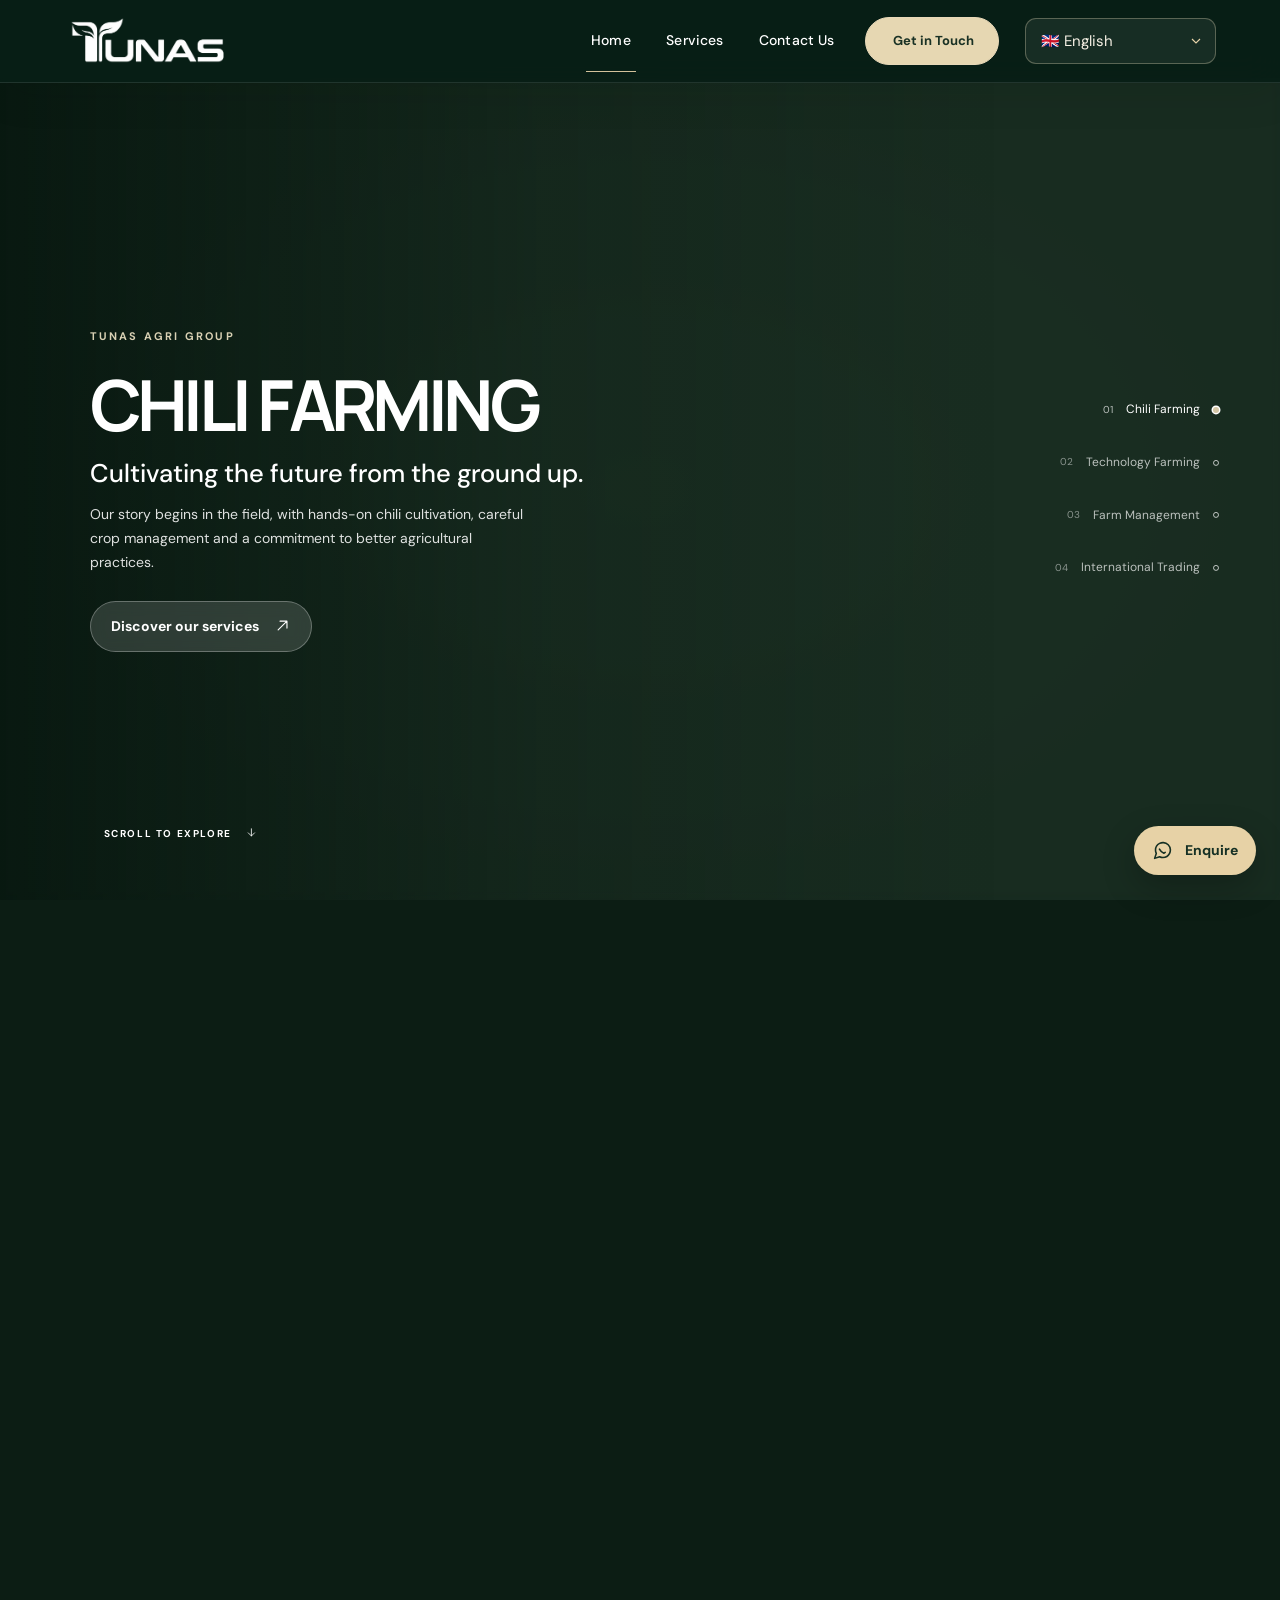
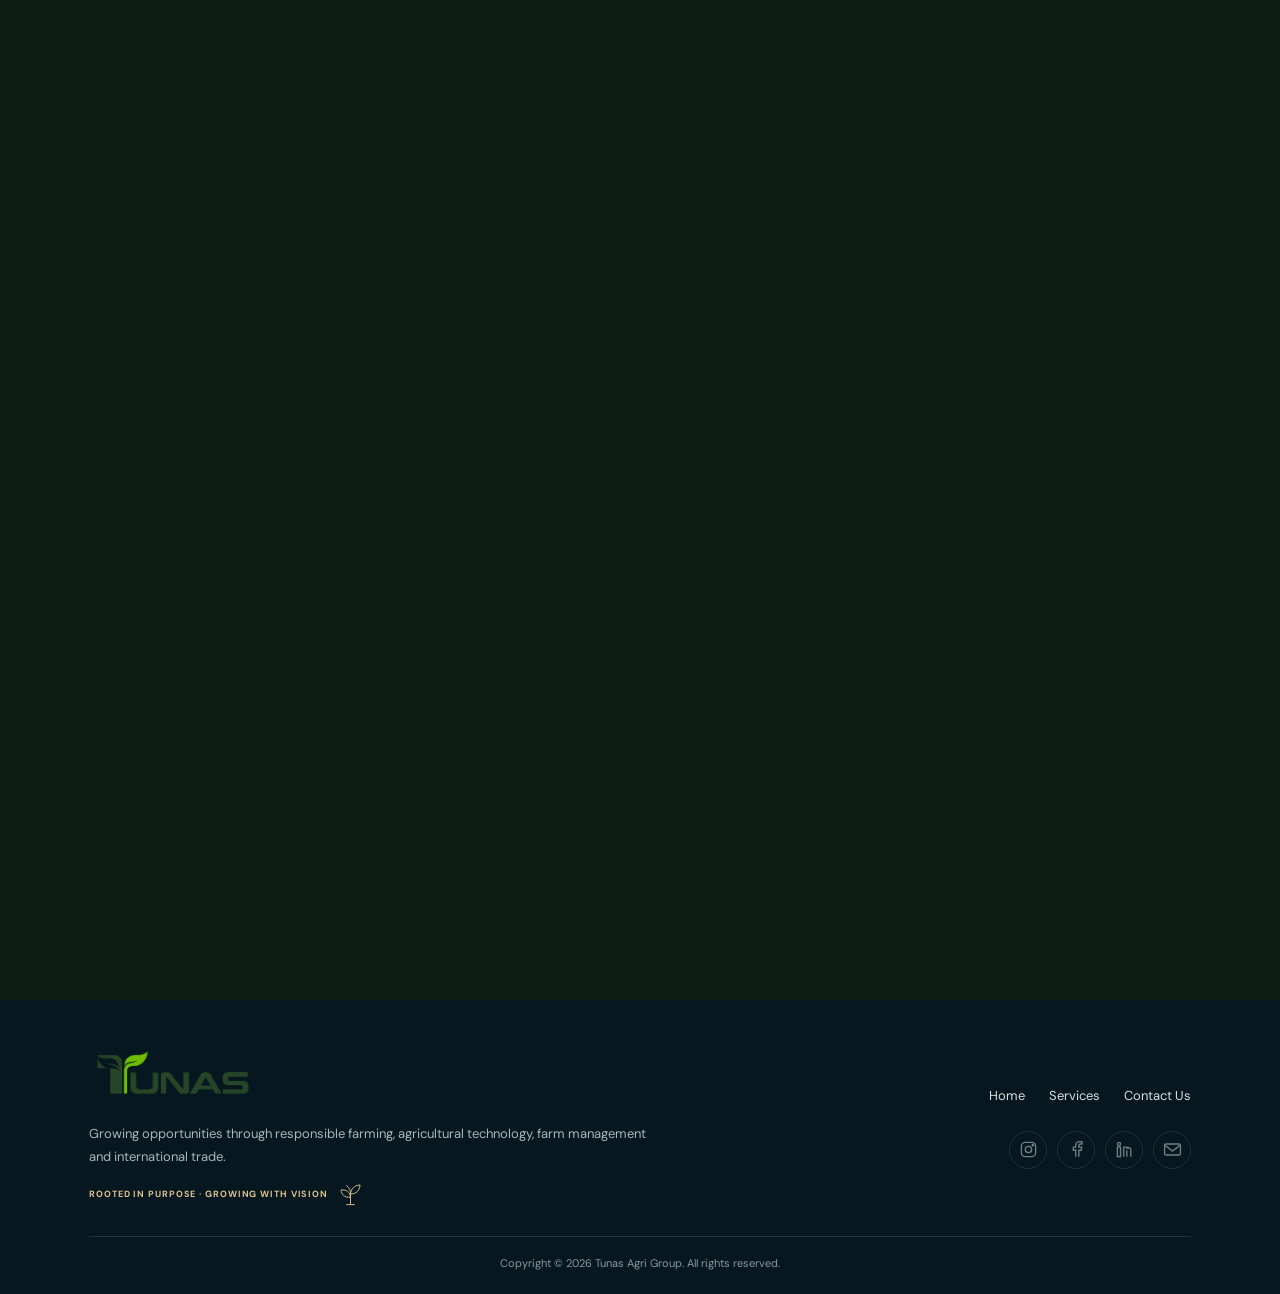
==== commit d4ba5d8d: "Add files via upload" ====
--- a/index.html
+++ b/index.html
@@ -1,3 +1,3 @@
 <!DOCTYPE html>
 
-<html lang="en"><head><meta charset="utf-8"/><meta content="width=device-width,initial-scale=1,viewport-fit=cover" name="viewport"/><meta content="#16271d" name="theme-color"/><meta content="Explore chili farming, smart agricultural technology, farm management and international trading through an interactive visual journey." name="description"/><title>Our Journey | Tunas Agri Group</title><link href="assets/favicon.png" rel="icon" type="image/png"/><link href="assets/site.css" rel="stylesheet"/><link href="assets/refinement.css" rel="stylesheet"/></head><body class="home-page"><div aria-hidden="true" class="menu-backdrop"></div><div aria-label="Loading Tunas Agri Group" class="site-loader" hidden="" id="siteLoader" role="status"><div class="loader-art"><svg aria-hidden="true" viewbox="0 0 100 100"><path class="loader-stem" d="M50 77 Q50 54 50 33"></path><path class="loader-leaf leaf-left" d="M50 55 C22 54 22 27 22 27 C44 28 50 42 50 55Z"></path><path class="loader-leaf leaf-right" d="M50 43 C50 19 79 16 79 16 C78 38 65 44 50 43Z"></path><circle class="loader-seed" cx="50" cy="78" r="4"></circle></svg></div><div class="loader-wordmark">TUNAS AGRI GROUP</div><div class="loader-caption">GROWING POSSIBILITIES</div></div><header class="site-header" id="siteHeader"><a aria-label="Tunas Agri Group home" class="brand" href="index.html"><img alt="TUNAS" src="assets/tunas-logo.png"/></a><div class="language-control desktop-language"><label class="sr-only" for="siteLanguage">Website language</label><select aria-label="Choose website language" id="siteLanguage"><option value="en">🇬🇧  English</option><option value="ms">🇲🇾  Bahasa Malaysia</option><option value="vi">🇻🇳  Tiếng Việt</option></select><svg aria-hidden="true" viewbox="0 0 24 24"><path d="m6 9 6 6 6-6"></path></svg></div><button aria-controls="primaryNav" aria-expanded="false" aria-label="Open menu" class="menu-toggle" type="button"><span></span><span></span></button><nav aria-label="Main navigation" class="primary-nav" id="primaryNav"><div aria-hidden="true" class="drawer-heading">EXPLORE TUNAS</div><a class="active" href="index.html">Home</a><a class="" href="services/">Services</a><a class="" href="contact/">Contact Us</a><a class="nav-contact nav-contact-clean" href="contact/">Get in Touch</a><div aria-hidden="true" class="drawer-bottom">GROWING POSSIBILITIES · TOGETHER</div><div class="mobile-language"><label for="mobileSiteLanguage">Language / Bahasa / Ngôn ngữ</label><div class="mobile-language-field"><select aria-label="Mobile website language" id="mobileSiteLanguage"><option value="en">🇬🇧  English</option><option value="ms">🇲🇾  Bahasa Malaysia</option><option value="vi">🇻🇳  Tiếng Việt</option></select><span aria-hidden="true">⌄</span></div></div></nav></header><main class="home-main"><section aria-label="Our agricultural journey" class="story" id="story"><div class="story-fixed"><div class="story-images"><div class="story-shot" data-shot="0"><picture><source media="(max-width: 640px)" srcset="assets/mobile/mobile_01_1080x1920.webp" type="image/webp"/><img alt="Tunas Agri Group agricultural journey, scene 1" decoding="async" fetchpriority="high" src="assets/images/01.webp"/></picture></div><div class="story-shot" data-shot="1"><picture><source media="(max-width: 640px)" srcset="assets/mobile/mobile_02_1080x1920.webp" type="image/webp"/><img alt="Tunas Agri Group agricultural journey, scene 2" decoding="async" loading="lazy" src="assets/images/02.webp"/></picture></div><div class="story-shot" data-shot="2"><picture><source media="(max-width: 640px)" srcset="assets/mobile/mobile_03_1080x1920.webp" type="image/webp"/><img alt="Tunas Agri Group agricultural journey, scene 3" decoding="async" loading="lazy" src="assets/images/03.webp"/></picture></div><div class="story-shot" data-shot="3"><picture><source media="(max-width: 640px)" srcset="assets/mobile/mobile_04_1080x1920.webp" type="image/webp"/><img alt="Tunas Agri Group agricultural journey, scene 4" decoding="async" loading="lazy" src="assets/images/04.webp"/></picture></div><div class="story-shot" data-shot="4"><picture><source media="(max-width: 640px)" srcset="assets/mobile/mobile_05_1080x1920.webp" type="image/webp"/><img alt="Tunas Agri Group agricultural journey, scene 5" decoding="async" loading="lazy" src="assets/images/05.webp"/></picture></div><div class="story-shot" data-shot="5"><picture><source media="(max-width: 640px)" srcset="assets/mobile/mobile_06_1080x1920.webp" type="image/webp"/><img alt="Tunas Agri Group agricultural journey, scene 6" decoding="async" loading="lazy" src="assets/images/06.webp"/></picture></div><div class="story-shot" data-shot="6"><picture><source media="(max-width: 640px)" srcset="assets/mobile/mobile_07_1080x1920.webp" type="image/webp"/><img alt="Tunas Agri Group agricultural journey, scene 7" decoding="async" loading="lazy" src="assets/images/07.webp"/></picture></div><div class="story-shot" data-shot="7"><picture><source media="(max-width: 640px)" srcset="assets/mobile/mobile_08_1080x1920.webp" type="image/webp"/><img alt="Tunas Agri Group agricultural journey, scene 8" decoding="async" loading="lazy" src="assets/images/08.webp"/></picture></div><div class="story-shot" data-shot="8"><picture><source media="(max-width: 640px)" srcset="assets/mobile/mobile_09_1080x1920.webp" type="image/webp"/><img alt="Tunas Agri Group agricultural journey, scene 9" decoding="async" loading="lazy" src="assets/images/09.webp"/></picture></div><div class="story-shot" data-shot="9"><picture><source media="(max-width: 640px)" srcset="assets/mobile/mobile_10_1080x1920.webp" type="image/webp"/><img alt="Tunas Agri Group agricultural journey, scene 10" decoding="async" loading="lazy" src="assets/images/10.webp"/></picture></div><div class="story-shot" data-shot="10"><picture><source media="(max-width: 640px)" srcset="assets/mobile/mobile_11_1080x1920.webp" type="image/webp"/><img alt="Tunas Agri Group agricultural journey, scene 11" decoding="async" loading="lazy" src="assets/images/11.webp"/></picture></div></div><div class="story-tint"></div><div class="story-text"><div class="story-copy" data-chapter="0"><span class="story-eyebrow">TUNAS AGRI GROUP</span><h1>Chili Farming</h1><p class="story-lead">Cultivating the future from the ground up.</p><p class="story-description">Our story begins in the field, with hands-on chili cultivation, careful crop management and a commitment to better agricultural practices.</p><a class="text-action" href="services/#chili">Discover our services <span aria-hidden="true"><svg aria-hidden="true" class="ui-arrow" fill="none" stroke="currentColor" stroke-linecap="round" stroke-linejoin="round" stroke-width="1.8" viewbox="0 0 24 24"><path d="M5 19 19 5M8 5h11v11"></path></svg></span></a></div><div class="story-copy" data-chapter="1"><span class="story-eyebrow">TUNAS AGRI GROUP</span><h1>Technology Farming</h1><p class="story-lead">Progress powered by innovation.</p><p class="story-description">From solar energy and smart cultivation to aerial drones, ground automation and robotics, we connect practical farming with emerging technology.</p><a class="text-action" href="services/#technology">Discover our services <span aria-hidden="true"><svg aria-hidden="true" class="ui-arrow" fill="none" stroke="currentColor" stroke-linecap="round" stroke-linejoin="round" stroke-width="1.8" viewbox="0 0 24 24"><path d="M5 19 19 5M8 5h11v11"></path></svg></span></a></div><div class="story-copy" data-chapter="2"><span class="story-eyebrow">TUNAS AGRI GROUP</span><h1>Farm Management</h1><p class="story-lead">Working together, growing stronger.</p><p class="story-description">We bring technical knowledge and operational support closer to farm owners, helping shape productive and well-managed growing environments.</p><a class="text-action" href="services/#management">Discover our services <span aria-hidden="true"><svg aria-hidden="true" class="ui-arrow" fill="none" stroke="currentColor" stroke-linecap="round" stroke-linejoin="round" stroke-width="1.8" viewbox="0 0 24 24"><path d="M5 19 19 5M8 5h11v11"></path></svg></span></a></div><div class="story-copy" data-chapter="3"><span class="story-eyebrow">TUNAS AGRI GROUP</span><h1>International Trading</h1><p class="story-lead">From our fields to wider markets.</p><p class="story-description">From harvest handling and packing to logistics and international connections, our journey extends from Malaysia toward Vietnam and beyond.</p><a class="text-action" href="services/#trading">Discover our services <span aria-hidden="true"><svg aria-hidden="true" class="ui-arrow" fill="none" stroke="currentColor" stroke-linecap="round" stroke-linejoin="round" stroke-width="1.8" viewbox="0 0 24 24"><path d="M5 19 19 5M8 5h11v11"></path></svg></span></a></div></div><div aria-label="Journey chapters" class="story-side-nav"><button aria-label="View Chili Farming" data-go="0" type="button"><span class="nav-index">01</span><span class="nav-name">Chili Farming</span><span class="nav-dot"></span></button><button aria-label="View Technology Farming" data-go="1" type="button"><span class="nav-index">02</span><span class="nav-name">Technology Farming</span><span class="nav-dot"></span></button><button aria-label="View Farm Management" data-go="2" type="button"><span class="nav-index">03</span><span class="nav-name">Farm Management</span><span class="nav-dot"></span></button><button aria-label="View International Trading" data-go="3" type="button"><span class="nav-index">04</span><span class="nav-name">International Trading</span><span class="nav-dot"></span></button></div><div class="story-bottom"><span class="scroll-hint">SCROLL TO EXPLORE <span aria-hidden="true"><svg aria-hidden="true" class="ui-arrow" fill="none" stroke="currentColor" stroke-linecap="round" stroke-linejoin="round" stroke-width="1.8" viewbox="0 0 24 24"><path d="M12 4v16m-7-7 7 7 7-7"></path></svg></span></span><div class="story-progress"><div class="progress-line"><span></span></div></div></div></div></section></main><script defer="" src="assets/site.js"></script><footer class="site-footer premium-footer"><div class="premium-footer-inner"><div class="footer-content-grid"><div class="footer-brand-column"><a aria-label="Tunas Agri Group home" class="premium-footer-logo" href="index.html"><img alt="Tunas Agri Group" src="assets/tunas-logo.png"/></a><p class="premium-footer-description">Growing opportunities through responsible farming, agricultural technology, farm management and international trade.</p><p class="premium-footer-motto">ROOTED IN PURPOSE · GROWING WITH VISION<span aria-hidden="true" class="botanical-accent"><svg fill="none" stroke="currentColor" stroke-linecap="round" stroke-linejoin="round" stroke-width="1.7" viewbox="0 0 48 48"><path class="sprout-stem" d="M24 42V21c0-5-2-9-7-13"></path><path class="sprout-leaf" d="M24 29C12 30 8 23 7 16c10-1 16 3 17 13Z"></path><path class="sprout-leaf" d="M24 23c1-10 7-15 17-16-1 10-6 16-17 16Z"></path><path d="M17 42h14"></path></svg></span></p></div><div class="footer-links-column"><nav aria-label="Footer navigation" class="premium-footer-nav"><a href="index.html">Home</a><a href="services/">Services</a><a href="contact/">Contact Us</a></nav><div class="footer-social-row"><div aria-label="Social links" class="footer-social"><span aria-label="Instagram (link to be configured)" class="unconfigured-social" title="Social profile link not configured"><svg aria-hidden="true" viewbox="0 0 24 24"><rect height="18" rx="5" width="18" x="3" y="3"></rect><circle cx="12" cy="12" r="4"></circle><circle cx="17.5" cy="6.5" fill="currentColor" r=".8"></circle></svg></span><span aria-label="Facebook (link to be configured)" class="unconfigured-social" title="Social profile link not configured"><svg aria-hidden="true" viewbox="0 0 24 24"><path d="M15 21v-8h3l.5-4H15V7c0-1.1.4-2 2-2h2V2.2A23 23 0 0 0 16 2c-3.2 0-5 1.9-5 5v2H8v4h3v8"></path></svg></span><span aria-label="Linkedin (link to be configured)" class="unconfigured-social" title="Social profile link not configured"><svg aria-hidden="true" viewbox="0 0 24 24"><rect height="12" width="4" x="3" y="9"></rect><circle cx="5" cy="5" r="2"></circle><path d="M11 21V9h4v2c.8-1.5 5-2.3 5 2v8M15 13v8"></path></svg></span><span aria-label="Mail" class="unconfigured-social" title="Mail"><svg aria-hidden="true" viewbox="0 0 24 24"><rect height="14" rx="2" width="20" x="2" y="5"></rect><path d="m3 7 9 7 9-7"></path></svg></span></div></div></div></div><div class="premium-footer-rule"></div><div class="premium-footer-copyright">Copyright © <span class="current-year">2026</span> Tunas Agri Group. All rights reserved.</div></div></footer><a aria-label="Contact Tunas Agri Group" class="floating-contact" href="contact/"><svg aria-hidden="true" fill="none" stroke="currentColor" stroke-linecap="round" stroke-linejoin="round" stroke-width="1.8" viewbox="0 0 24 24"><path d="M21 11.5a8.4 8.4 0 0 1-.9 3.8 8.5 8.5 0 0 1-7.6 4.7 8.4 8.4 0 0 1-3.8-.9L3 21l1.9-5.7a8.4 8.4 0 0 1-.9-3.8A8.5 8.5 0 0 1 8.7 3.9a8.4 8.4 0 0 1 3.8-.9h.5a8.5 8.5 0 0 1 8 8v.5Z"></path><path d="M8.5 10.5c1.1 2.1 2.9 3.8 5 4.6l1.6-1"></path></svg><span>Enquire</span></a><script defer="True" src="assets/language.js"></script><script defer="True" src="assets/refinement.js"></script></body></html>+<html lang="en"><head><meta charset="utf-8"/><meta content="width=device-width,initial-scale=1,viewport-fit=cover" name="viewport"/><meta content="#16271d" name="theme-color"/><meta content="Explore chili farming, smart agricultural technology, farm management and international trading through an interactive visual journey." name="description"/><title>Our Journey | Tunas Agri Group</title><link href="assets/favicon.png" rel="icon" type="image/png"/><link href="assets/site.css" rel="stylesheet"/><link href="assets/refinement.css" rel="stylesheet"/><link rel="stylesheet" href="assets/transition.css"/><link rel="stylesheet" href="assets/cta-single-line.css"/></head><body class="home-page"><div aria-hidden="true" class="menu-backdrop"></div><div aria-label="Loading Tunas Agri Group" class="site-loader" hidden="" id="siteLoader" role="status"><div class="loader-art"><svg aria-hidden="true" viewbox="0 0 100 100"><path class="loader-stem" d="M50 77 Q50 54 50 33"></path><path class="loader-leaf leaf-left" d="M50 55 C22 54 22 27 22 27 C44 28 50 42 50 55Z"></path><path class="loader-leaf leaf-right" d="M50 43 C50 19 79 16 79 16 C78 38 65 44 50 43Z"></path><circle class="loader-seed" cx="50" cy="78" r="4"></circle></svg></div><div class="loader-wordmark">TUNAS AGRI GROUP</div><div class="loader-caption">GROWING POSSIBILITIES</div></div><header class="site-header" id="siteHeader"><a aria-label="Tunas Agri Group home" class="brand" href="index.html"><img alt="TUNAS" src="assets/tunas-logo.png"/></a><div class="language-control desktop-language"><label class="sr-only" for="siteLanguage">Website language</label><select aria-label="Choose website language" id="siteLanguage"><option value="en">🇬🇧  English</option><option value="ms">🇲🇾  Bahasa Malaysia</option><option value="vi">🇻🇳  Tiếng Việt</option></select><svg aria-hidden="true" viewbox="0 0 24 24"><path d="m6 9 6 6 6-6"></path></svg></div><button aria-controls="primaryNav" aria-expanded="false" aria-label="Open menu" class="menu-toggle" type="button"><span></span><span></span></button><nav aria-label="Main navigation" class="primary-nav" id="primaryNav"><div aria-hidden="true" class="drawer-heading">EXPLORE TUNAS</div><a class="active" href="index.html">Home</a><a class="" href="services/">Services</a><a class="" href="contact/">Contact Us</a><a class="nav-contact nav-contact-clean" href="contact/">Get in Touch</a><div aria-hidden="true" class="drawer-bottom">GROWING POSSIBILITIES · TOGETHER</div><div class="mobile-language"><label for="mobileSiteLanguage">Language / Bahasa / Ngôn ngữ</label><div class="mobile-language-field"><select aria-label="Mobile website language" id="mobileSiteLanguage"><option value="en">🇬🇧  English</option><option value="ms">🇲🇾  Bahasa Malaysia</option><option value="vi">🇻🇳  Tiếng Việt</option></select><span aria-hidden="true">⌄</span></div></div></nav></header><main class="home-main"><section aria-label="Our agricultural journey" class="story" id="story"><div class="story-fixed"><div class="story-images"><div class="story-shot" data-shot="0"><picture><source media="(max-width: 640px)" srcset="assets/mobile/mobile_01_1080x1920.webp" type="image/webp"/><img alt="Tunas Agri Group agricultural journey, scene 1" decoding="async" fetchpriority="high" src="assets/images/01.webp"/></picture></div><div class="story-shot" data-shot="1"><picture><source media="(max-width: 640px)" srcset="assets/mobile/mobile_02_1080x1920.webp" type="image/webp"/><img alt="Tunas Agri Group agricultural journey, scene 2" decoding="async" loading="lazy" src="assets/images/02.webp"/></picture></div><div class="story-shot" data-shot="2"><picture><source media="(max-width: 640px)" srcset="assets/mobile/mobile_03_1080x1920.webp" type="image/webp"/><img alt="Tunas Agri Group agricultural journey, scene 3" decoding="async" loading="lazy" src="assets/images/03.webp"/></picture></div><div class="story-shot" data-shot="3"><picture><source media="(max-width: 640px)" srcset="assets/mobile/mobile_04_1080x1920.webp" type="image/webp"/><img alt="Tunas Agri Group agricultural journey, scene 4" decoding="async" loading="lazy" src="assets/images/04.webp"/></picture></div><div class="story-shot" data-shot="4"><picture><source media="(max-width: 640px)" srcset="assets/mobile/mobile_05_1080x1920.webp" type="image/webp"/><img alt="Tunas Agri Group agricultural journey, scene 5" decoding="async" loading="lazy" src="assets/images/05.webp"/></picture></div><div class="story-shot" data-shot="5"><picture><source media="(max-width: 640px)" srcset="assets/mobile/mobile_06_1080x1920.webp" type="image/webp"/><img alt="Tunas Agri Group agricultural journey, scene 6" decoding="async" loading="lazy" src="assets/images/06.webp"/></picture></div><div class="story-shot" data-shot="6"><picture><source media="(max-width: 640px)" srcset="assets/mobile/mobile_07_1080x1920.webp" type="image/webp"/><img alt="Tunas Agri Group agricultural journey, scene 7" decoding="async" loading="lazy" src="assets/images/07.webp"/></picture></div><div class="story-shot" data-shot="7"><picture><source media="(max-width: 640px)" srcset="assets/mobile/mobile_08_1080x1920.webp" type="image/webp"/><img alt="Tunas Agri Group agricultural journey, scene 8" decoding="async" loading="lazy" src="assets/images/08.webp"/></picture></div><div class="story-shot" data-shot="8"><picture><source media="(max-width: 640px)" srcset="assets/mobile/mobile_09_1080x1920.webp" type="image/webp"/><img alt="Tunas Agri Group agricultural journey, scene 9" decoding="async" loading="lazy" src="assets/images/09.webp"/></picture></div><div class="story-shot" data-shot="9"><picture><source media="(max-width: 640px)" srcset="assets/mobile/mobile_10_1080x1920.webp" type="image/webp"/><img alt="Tunas Agri Group agricultural journey, scene 10" decoding="async" loading="lazy" src="assets/images/10.webp"/></picture></div><div class="story-shot" data-shot="10"><picture><source media="(max-width: 640px)" srcset="assets/mobile/mobile_11_1080x1920.webp" type="image/webp"/><img alt="Tunas Agri Group agricultural journey, scene 11" decoding="async" loading="lazy" src="assets/images/11.webp"/></picture></div></div><div class="story-tint"></div><div class="story-text"><div class="story-copy" data-chapter="0"><span class="story-eyebrow">TUNAS AGRI GROUP</span><h1>Chili Farming</h1><p class="story-lead">Cultivating the future from the ground up.</p><p class="story-description">Our story begins in the field, with hands-on chili cultivation, careful crop management and a commitment to better agricultural practices.</p><a class="text-action" href="services/#chili">Discover our services <span aria-hidden="true"><svg aria-hidden="true" class="ui-arrow" fill="none" stroke="currentColor" stroke-linecap="round" stroke-linejoin="round" stroke-width="1.8" viewbox="0 0 24 24"><path d="M5 19 19 5M8 5h11v11"></path></svg></span></a></div><div class="story-copy" data-chapter="1"><span class="story-eyebrow">TUNAS AGRI GROUP</span><h1>Technology Farming</h1><p class="story-lead">Progress powered by innovation.</p><p class="story-description">From solar energy and smart cultivation to aerial drones, ground automation and robotics, we connect practical farming with emerging technology.</p><a class="text-action" href="services/#technology">Discover our services <span aria-hidden="true"><svg aria-hidden="true" class="ui-arrow" fill="none" stroke="currentColor" stroke-linecap="round" stroke-linejoin="round" stroke-width="1.8" viewbox="0 0 24 24"><path d="M5 19 19 5M8 5h11v11"></path></svg></span></a></div><div class="story-copy" data-chapter="2"><span class="story-eyebrow">TUNAS AGRI GROUP</span><h1>Farm Management</h1><p class="story-lead">Working together, growing stronger.</p><p class="story-description">We bring technical knowledge and operational support closer to farm owners, helping shape productive and well-managed growing environments.</p><a class="text-action" href="services/#management">Discover our services <span aria-hidden="true"><svg aria-hidden="true" class="ui-arrow" fill="none" stroke="currentColor" stroke-linecap="round" stroke-linejoin="round" stroke-width="1.8" viewbox="0 0 24 24"><path d="M5 19 19 5M8 5h11v11"></path></svg></span></a></div><div class="story-copy" data-chapter="3"><span class="story-eyebrow">TUNAS AGRI GROUP</span><h1>International Trading</h1><p class="story-lead">From our fields to wider markets.</p><p class="story-description">From harvest handling and packing to logistics and international connections, our journey extends from Malaysia toward Vietnam and beyond.</p><a class="text-action" href="services/#trading">Discover our services <span aria-hidden="true"><svg aria-hidden="true" class="ui-arrow" fill="none" stroke="currentColor" stroke-linecap="round" stroke-linejoin="round" stroke-width="1.8" viewbox="0 0 24 24"><path d="M5 19 19 5M8 5h11v11"></path></svg></span></a></div></div><div aria-label="Journey chapters" class="story-side-nav"><button aria-label="View Chili Farming" data-go="0" type="button"><span class="nav-index">01</span><span class="nav-name">Chili Farming</span><span class="nav-dot"></span></button><button aria-label="View Technology Farming" data-go="1" type="button"><span class="nav-index">02</span><span class="nav-name">Technology Farming</span><span class="nav-dot"></span></button><button aria-label="View Farm Management" data-go="2" type="button"><span class="nav-index">03</span><span class="nav-name">Farm Management</span><span class="nav-dot"></span></button><button aria-label="View International Trading" data-go="3" type="button"><span class="nav-index">04</span><span class="nav-name">International Trading</span><span class="nav-dot"></span></button></div><div class="story-bottom"><span class="scroll-hint">SCROLL TO EXPLORE <span aria-hidden="true"><svg aria-hidden="true" class="ui-arrow" fill="none" stroke="currentColor" stroke-linecap="round" stroke-linejoin="round" stroke-width="1.8" viewbox="0 0 24 24"><path d="M12 4v16m-7-7 7 7 7-7"></path></svg></span></span><div class="story-progress"><div class="progress-line"><span></span></div></div></div></div></section></main><script defer="" src="assets/site.js"></script><footer class="site-footer premium-footer"><div class="premium-footer-inner"><div class="footer-content-grid"><div class="footer-brand-column"><a aria-label="Tunas Agri Group home" class="premium-footer-logo" href="index.html"><img alt="Tunas Agri Group" src="assets/tunas-logo.png"/></a><p class="premium-footer-description">Growing opportunities through responsible farming, agricultural technology, farm management and international trade.</p><p class="premium-footer-motto">ROOTED IN PURPOSE · GROWING WITH VISION<span aria-hidden="true" class="botanical-accent"><svg fill="none" stroke="currentColor" stroke-linecap="round" stroke-linejoin="round" stroke-width="1.7" viewbox="0 0 48 48"><path class="sprout-stem" d="M24 42V21c0-5-2-9-7-13"></path><path class="sprout-leaf" d="M24 29C12 30 8 23 7 16c10-1 16 3 17 13Z"></path><path class="sprout-leaf" d="M24 23c1-10 7-15 17-16-1 10-6 16-17 16Z"></path><path d="M17 42h14"></path></svg></span></p></div><div class="footer-links-column"><nav aria-label="Footer navigation" class="premium-footer-nav"><a href="index.html">Home</a><a href="services/">Services</a><a href="contact/">Contact Us</a></nav><div class="footer-social-row"><div aria-label="Social links" class="footer-social"><span aria-label="Instagram (link to be configured)" class="unconfigured-social" title="Social profile link not configured"><svg aria-hidden="true" viewbox="0 0 24 24"><rect height="18" rx="5" width="18" x="3" y="3"></rect><circle cx="12" cy="12" r="4"></circle><circle cx="17.5" cy="6.5" fill="currentColor" r=".8"></circle></svg></span><span aria-label="Facebook (link to be configured)" class="unconfigured-social" title="Social profile link not configured"><svg aria-hidden="true" viewbox="0 0 24 24"><path d="M15 21v-8h3l.5-4H15V7c0-1.1.4-2 2-2h2V2.2A23 23 0 0 0 16 2c-3.2 0-5 1.9-5 5v2H8v4h3v8"></path></svg></span><span aria-label="Linkedin (link to be configured)" class="unconfigured-social" title="Social profile link not configured"><svg aria-hidden="true" viewbox="0 0 24 24"><rect height="12" width="4" x="3" y="9"></rect><circle cx="5" cy="5" r="2"></circle><path d="M11 21V9h4v2c.8-1.5 5-2.3 5 2v8M15 13v8"></path></svg></span><span aria-label="Mail" class="unconfigured-social" title="Mail"><svg aria-hidden="true" viewbox="0 0 24 24"><rect height="14" rx="2" width="20" x="2" y="5"></rect><path d="m3 7 9 7 9-7"></path></svg></span></div></div></div></div><div class="premium-footer-rule"></div><div class="premium-footer-copyright">Copyright © <span class="current-year">2026</span> Tunas Agri Group. All rights reserved.</div></div></footer><a aria-label="Contact Tunas Agri Group" class="floating-contact" href="contact/"><svg aria-hidden="true" fill="none" stroke="currentColor" stroke-linecap="round" stroke-linejoin="round" stroke-width="1.8" viewbox="0 0 24 24"><path d="M21 11.5a8.4 8.4 0 0 1-.9 3.8 8.5 8.5 0 0 1-7.6 4.7 8.4 8.4 0 0 1-3.8-.9L3 21l1.9-5.7a8.4 8.4 0 0 1-.9-3.8A8.5 8.5 0 0 1 8.7 3.9a8.4 8.4 0 0 1 3.8-.9h.5a8.5 8.5 0 0 1 8 8v.5Z"></path><path d="M8.5 10.5c1.1 2.1 2.9 3.8 5 4.6l1.6-1"></path></svg><span>Enquire</span></a><script defer="True" src="assets/language.js"></script><script defer="True" src="assets/refinement.js"></script><script defer src="assets/transition.js"></script></body></html>
--- a/assets/transition.css
+++ b/assets/transition.css
@@ -0,0 +1,22 @@
+/* Tunas refined navigation transitions — independent of the old disabled loader */
+.tunas-transition{position:fixed;inset:0;z-index:20000;display:grid;place-items:center;background:#071d17;opacity:0;visibility:hidden;pointer-events:none;transition:opacity .32s ease,visibility .32s;isolation:isolate}
+.tunas-transition.is-visible{opacity:1;visibility:visible;pointer-events:auto}
+.tunas-transition::before{content:"";position:absolute;inset:0;background:radial-gradient(ellipse at 50% 55%,rgba(113,149,100,.16),transparent 58%);pointer-events:none}
+.tunas-transition-inner{position:relative;text-align:center;display:flex;flex-direction:column;align-items:center;gap:13px;transform:translateY(8px);transition:transform .45s ease}
+.tunas-transition.is-visible .tunas-transition-inner{transform:translateY(0)}
+.tunas-transition-symbol{width:72px;height:86px;overflow:visible;color:#dcca9d}
+.tunas-transition-symbol .stem{stroke-dasharray:64;stroke-dashoffset:64;transition:stroke-dashoffset .75s cubic-bezier(.2,.8,.2,1)}
+.tunas-transition-symbol .leaf{transform-box:fill-box;transform-origin:bottom center;transform:scale(.2);opacity:0;transition:transform .65s cubic-bezier(.2,.8,.2,1),opacity .5s}
+.tunas-transition.is-visible .stem{stroke-dashoffset:0}
+.tunas-transition.is-visible .leaf{transform:scale(1);opacity:1}
+.tunas-transition.is-visible .leaf.right{transition-delay:.14s}
+.tunas-transition-brand{color:#f5f0e4;font-size:13px;letter-spacing:.28em;font-weight:650;font-family:inherit}
+.tunas-transition-caption{color:#d9c79e;font-size:9px;letter-spacing:.29em;font-weight:550}
+@media(prefers-reduced-motion:reduce){.tunas-transition,.tunas-transition-inner,.tunas-transition-symbol *{transition:none!important}}
+/* Keep the plant visibly growing on every page transition. */
+.tunas-transition.is-visible .tunas-transition-symbol .stem{animation:tunasStem .8s ease both}
+.tunas-transition.is-visible .tunas-transition-symbol .leaf{animation:tunasLeaf .72s cubic-bezier(.2,.8,.2,1) both}
+.tunas-transition.is-visible .tunas-transition-symbol .leaf.right{animation-delay:.18s}
+@keyframes tunasStem{from{stroke-dashoffset:64}to{stroke-dashoffset:0}}
+@keyframes tunasLeaf{from{opacity:0;transform:scale(.12)}to{opacity:1;transform:scale(1)}}
+@media(prefers-reduced-motion:reduce){.tunas-transition.is-visible .tunas-transition-symbol *{animation:none!important}}
--- a/assets/cta-single-line.css
+++ b/assets/cta-single-line.css
@@ -0,0 +1,33 @@
+/* Consistent single-line CTAs across all pages and viewport sizes */
+:where(a,button).form-submit, .contact-form-wrap .form-submit,
+.text-action,.btn,.button,.cta,.service-cta,.enquiry-link,.nav-contact,
+.floating-contact,.contact-submit,.hero-cta,.service-link,.contact-next-grid a {
+ box-sizing:border-box!important;
+ white-space:nowrap!important;
+ flex-wrap:nowrap!important;
+ align-items:center!important;
+ justify-content:center!important;
+ column-gap:clamp(6px,1.3vw,12px)!important;
+ max-width:100%!important;
+ min-width:0!important;
+}
+.contact-form-wrap .form-submit {
+ display:flex!important;
+ width:100%!important;
+ padding:16px clamp(12px,3vw,24px)!important;
+ font-size:clamp(11px,2.8vw,15px)!important;
+ line-height:1.25!important;
+ letter-spacing:0!important;
+}
+.contact-form-wrap .form-submit span {display:inline-flex!important;flex:0 0 auto!important;}
+.contact-form-wrap .form-submit svg {width:18px!important;height:18px!important;}
+.contact-next-grid a strong {white-space:nowrap!important;font-size:clamp(11px,2.6vw,16px)!important;}
+.contact-next-grid a {gap:8px!important;padding:14px clamp(9px,2vw,20px)!important;}
+.contact-next-grid a svg {width:17px!important;height:17px!important;flex-shrink:0!important;}
+@media(max-width:600px){
+ .contact-form-wrap .form-submit{font-size:clamp(11px,3.5vw,14px)!important;min-height:54px!important;}
+ .contact-next-grid{grid-template-columns:minmax(0,1fr)!important;}
+ .contact-next-grid a{justify-content:space-between!important;}
+ .text-action,.btn,.button,.cta,.service-cta,.enquiry-link,.nav-contact,.floating-contact,.contact-submit,.hero-cta,.service-link{font-size:clamp(11px,3vw,14px)!important;}
+}
+@media(max-width:360px){.contact-form-wrap .form-submit{font-size:11px!important;padding-inline:10px!important;}}
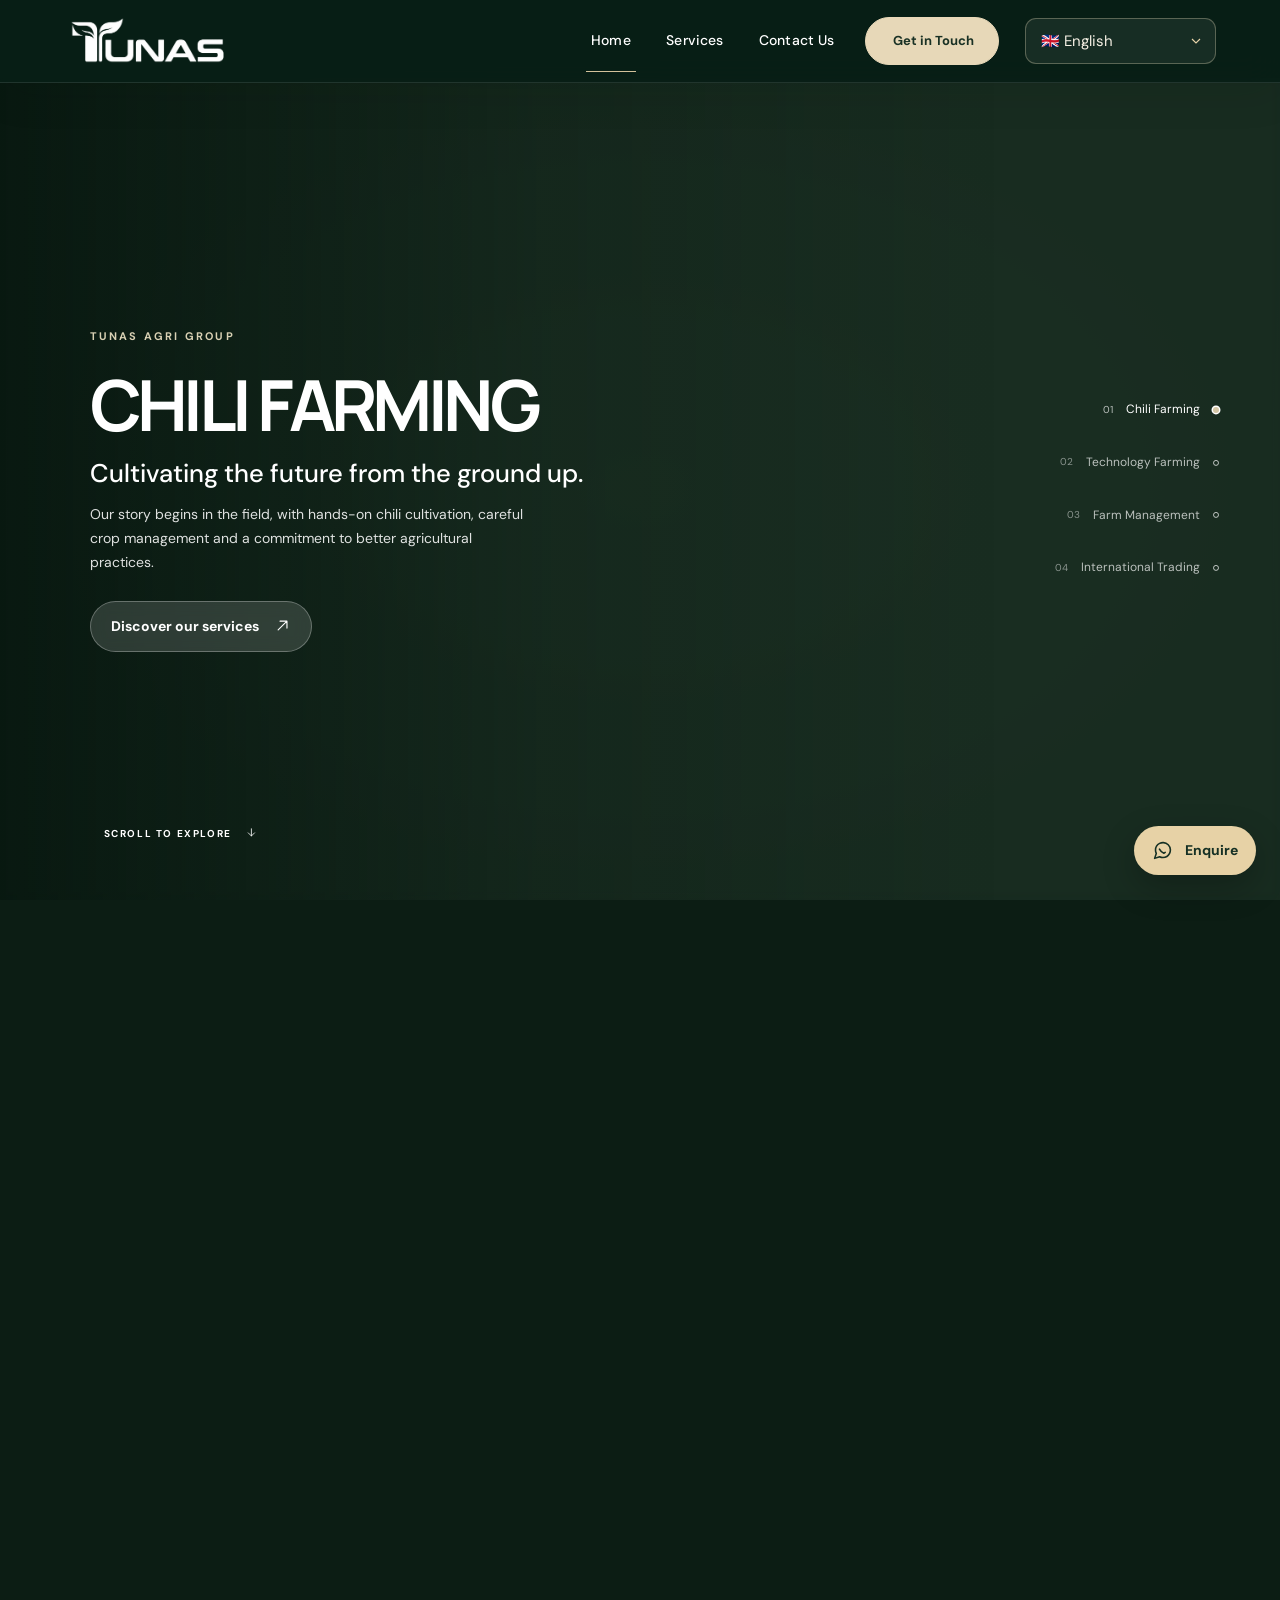
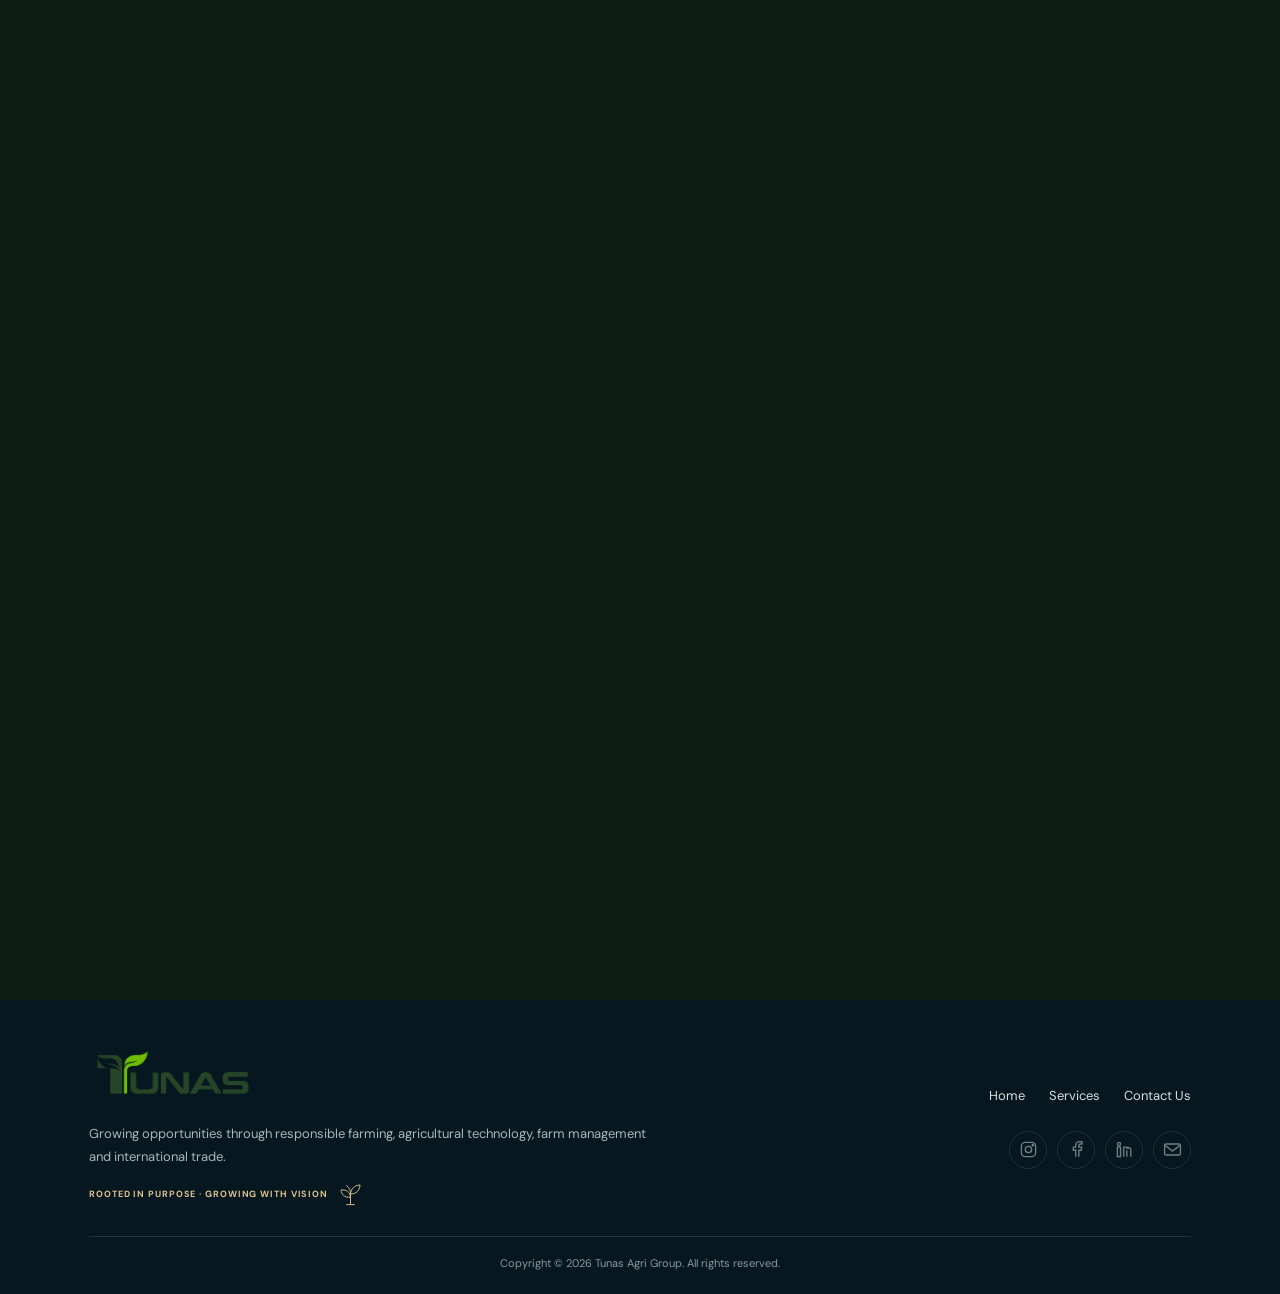
==== commit d45e6d1b: "Add files via upload" ====
--- a/index.html
+++ b/index.html
@@ -1,3 +1,3 @@
 <!DOCTYPE html>
 
-<html lang="en"><head><meta charset="utf-8"/><meta content="width=device-width,initial-scale=1,viewport-fit=cover" name="viewport"/><meta content="#16271d" name="theme-color"/><meta content="Explore chili farming, smart agricultural technology, farm management and international trading through an interactive visual journey." name="description"/><title>Our Journey | Tunas Agri Group</title><link href="assets/favicon.png" rel="icon" type="image/png"/><link href="assets/site.css" rel="stylesheet"/><link href="assets/refinement.css" rel="stylesheet"/><link rel="stylesheet" href="assets/transition.css"/><link rel="stylesheet" href="assets/cta-single-line.css"/></head><body class="home-page"><div aria-hidden="true" class="menu-backdrop"></div><div aria-label="Loading Tunas Agri Group" class="site-loader" hidden="" id="siteLoader" role="status"><div class="loader-art"><svg aria-hidden="true" viewbox="0 0 100 100"><path class="loader-stem" d="M50 77 Q50 54 50 33"></path><path class="loader-leaf leaf-left" d="M50 55 C22 54 22 27 22 27 C44 28 50 42 50 55Z"></path><path class="loader-leaf leaf-right" d="M50 43 C50 19 79 16 79 16 C78 38 65 44 50 43Z"></path><circle class="loader-seed" cx="50" cy="78" r="4"></circle></svg></div><div class="loader-wordmark">TUNAS AGRI GROUP</div><div class="loader-caption">GROWING POSSIBILITIES</div></div><header class="site-header" id="siteHeader"><a aria-label="Tunas Agri Group home" class="brand" href="index.html"><img alt="TUNAS" src="assets/tunas-logo.png"/></a><div class="language-control desktop-language"><label class="sr-only" for="siteLanguage">Website language</label><select aria-label="Choose website language" id="siteLanguage"><option value="en">🇬🇧  English</option><option value="ms">🇲🇾  Bahasa Malaysia</option><option value="vi">🇻🇳  Tiếng Việt</option></select><svg aria-hidden="true" viewbox="0 0 24 24"><path d="m6 9 6 6 6-6"></path></svg></div><button aria-controls="primaryNav" aria-expanded="false" aria-label="Open menu" class="menu-toggle" type="button"><span></span><span></span></button><nav aria-label="Main navigation" class="primary-nav" id="primaryNav"><div aria-hidden="true" class="drawer-heading">EXPLORE TUNAS</div><a class="active" href="index.html">Home</a><a class="" href="services/">Services</a><a class="" href="contact/">Contact Us</a><a class="nav-contact nav-contact-clean" href="contact/">Get in Touch</a><div aria-hidden="true" class="drawer-bottom">GROWING POSSIBILITIES · TOGETHER</div><div class="mobile-language"><label for="mobileSiteLanguage">Language / Bahasa / Ngôn ngữ</label><div class="mobile-language-field"><select aria-label="Mobile website language" id="mobileSiteLanguage"><option value="en">🇬🇧  English</option><option value="ms">🇲🇾  Bahasa Malaysia</option><option value="vi">🇻🇳  Tiếng Việt</option></select><span aria-hidden="true">⌄</span></div></div></nav></header><main class="home-main"><section aria-label="Our agricultural journey" class="story" id="story"><div class="story-fixed"><div class="story-images"><div class="story-shot" data-shot="0"><picture><source media="(max-width: 640px)" srcset="assets/mobile/mobile_01_1080x1920.webp" type="image/webp"/><img alt="Tunas Agri Group agricultural journey, scene 1" decoding="async" fetchpriority="high" src="assets/images/01.webp"/></picture></div><div class="story-shot" data-shot="1"><picture><source media="(max-width: 640px)" srcset="assets/mobile/mobile_02_1080x1920.webp" type="image/webp"/><img alt="Tunas Agri Group agricultural journey, scene 2" decoding="async" loading="lazy" src="assets/images/02.webp"/></picture></div><div class="story-shot" data-shot="2"><picture><source media="(max-width: 640px)" srcset="assets/mobile/mobile_03_1080x1920.webp" type="image/webp"/><img alt="Tunas Agri Group agricultural journey, scene 3" decoding="async" loading="lazy" src="assets/images/03.webp"/></picture></div><div class="story-shot" data-shot="3"><picture><source media="(max-width: 640px)" srcset="assets/mobile/mobile_04_1080x1920.webp" type="image/webp"/><img alt="Tunas Agri Group agricultural journey, scene 4" decoding="async" loading="lazy" src="assets/images/04.webp"/></picture></div><div class="story-shot" data-shot="4"><picture><source media="(max-width: 640px)" srcset="assets/mobile/mobile_05_1080x1920.webp" type="image/webp"/><img alt="Tunas Agri Group agricultural journey, scene 5" decoding="async" loading="lazy" src="assets/images/05.webp"/></picture></div><div class="story-shot" data-shot="5"><picture><source media="(max-width: 640px)" srcset="assets/mobile/mobile_06_1080x1920.webp" type="image/webp"/><img alt="Tunas Agri Group agricultural journey, scene 6" decoding="async" loading="lazy" src="assets/images/06.webp"/></picture></div><div class="story-shot" data-shot="6"><picture><source media="(max-width: 640px)" srcset="assets/mobile/mobile_07_1080x1920.webp" type="image/webp"/><img alt="Tunas Agri Group agricultural journey, scene 7" decoding="async" loading="lazy" src="assets/images/07.webp"/></picture></div><div class="story-shot" data-shot="7"><picture><source media="(max-width: 640px)" srcset="assets/mobile/mobile_08_1080x1920.webp" type="image/webp"/><img alt="Tunas Agri Group agricultural journey, scene 8" decoding="async" loading="lazy" src="assets/images/08.webp"/></picture></div><div class="story-shot" data-shot="8"><picture><source media="(max-width: 640px)" srcset="assets/mobile/mobile_09_1080x1920.webp" type="image/webp"/><img alt="Tunas Agri Group agricultural journey, scene 9" decoding="async" loading="lazy" src="assets/images/09.webp"/></picture></div><div class="story-shot" data-shot="9"><picture><source media="(max-width: 640px)" srcset="assets/mobile/mobile_10_1080x1920.webp" type="image/webp"/><img alt="Tunas Agri Group agricultural journey, scene 10" decoding="async" loading="lazy" src="assets/images/10.webp"/></picture></div><div class="story-shot" data-shot="10"><picture><source media="(max-width: 640px)" srcset="assets/mobile/mobile_11_1080x1920.webp" type="image/webp"/><img alt="Tunas Agri Group agricultural journey, scene 11" decoding="async" loading="lazy" src="assets/images/11.webp"/></picture></div></div><div class="story-tint"></div><div class="story-text"><div class="story-copy" data-chapter="0"><span class="story-eyebrow">TUNAS AGRI GROUP</span><h1>Chili Farming</h1><p class="story-lead">Cultivating the future from the ground up.</p><p class="story-description">Our story begins in the field, with hands-on chili cultivation, careful crop management and a commitment to better agricultural practices.</p><a class="text-action" href="services/#chili">Discover our services <span aria-hidden="true"><svg aria-hidden="true" class="ui-arrow" fill="none" stroke="currentColor" stroke-linecap="round" stroke-linejoin="round" stroke-width="1.8" viewbox="0 0 24 24"><path d="M5 19 19 5M8 5h11v11"></path></svg></span></a></div><div class="story-copy" data-chapter="1"><span class="story-eyebrow">TUNAS AGRI GROUP</span><h1>Technology Farming</h1><p class="story-lead">Progress powered by innovation.</p><p class="story-description">From solar energy and smart cultivation to aerial drones, ground automation and robotics, we connect practical farming with emerging technology.</p><a class="text-action" href="services/#technology">Discover our services <span aria-hidden="true"><svg aria-hidden="true" class="ui-arrow" fill="none" stroke="currentColor" stroke-linecap="round" stroke-linejoin="round" stroke-width="1.8" viewbox="0 0 24 24"><path d="M5 19 19 5M8 5h11v11"></path></svg></span></a></div><div class="story-copy" data-chapter="2"><span class="story-eyebrow">TUNAS AGRI GROUP</span><h1>Farm Management</h1><p class="story-lead">Working together, growing stronger.</p><p class="story-description">We bring technical knowledge and operational support closer to farm owners, helping shape productive and well-managed growing environments.</p><a class="text-action" href="services/#management">Discover our services <span aria-hidden="true"><svg aria-hidden="true" class="ui-arrow" fill="none" stroke="currentColor" stroke-linecap="round" stroke-linejoin="round" stroke-width="1.8" viewbox="0 0 24 24"><path d="M5 19 19 5M8 5h11v11"></path></svg></span></a></div><div class="story-copy" data-chapter="3"><span class="story-eyebrow">TUNAS AGRI GROUP</span><h1>International Trading</h1><p class="story-lead">From our fields to wider markets.</p><p class="story-description">From harvest handling and packing to logistics and international connections, our journey extends from Malaysia toward Vietnam and beyond.</p><a class="text-action" href="services/#trading">Discover our services <span aria-hidden="true"><svg aria-hidden="true" class="ui-arrow" fill="none" stroke="currentColor" stroke-linecap="round" stroke-linejoin="round" stroke-width="1.8" viewbox="0 0 24 24"><path d="M5 19 19 5M8 5h11v11"></path></svg></span></a></div></div><div aria-label="Journey chapters" class="story-side-nav"><button aria-label="View Chili Farming" data-go="0" type="button"><span class="nav-index">01</span><span class="nav-name">Chili Farming</span><span class="nav-dot"></span></button><button aria-label="View Technology Farming" data-go="1" type="button"><span class="nav-index">02</span><span class="nav-name">Technology Farming</span><span class="nav-dot"></span></button><button aria-label="View Farm Management" data-go="2" type="button"><span class="nav-index">03</span><span class="nav-name">Farm Management</span><span class="nav-dot"></span></button><button aria-label="View International Trading" data-go="3" type="button"><span class="nav-index">04</span><span class="nav-name">International Trading</span><span class="nav-dot"></span></button></div><div class="story-bottom"><span class="scroll-hint">SCROLL TO EXPLORE <span aria-hidden="true"><svg aria-hidden="true" class="ui-arrow" fill="none" stroke="currentColor" stroke-linecap="round" stroke-linejoin="round" stroke-width="1.8" viewbox="0 0 24 24"><path d="M12 4v16m-7-7 7 7 7-7"></path></svg></span></span><div class="story-progress"><div class="progress-line"><span></span></div></div></div></div></section></main><script defer="" src="assets/site.js"></script><footer class="site-footer premium-footer"><div class="premium-footer-inner"><div class="footer-content-grid"><div class="footer-brand-column"><a aria-label="Tunas Agri Group home" class="premium-footer-logo" href="index.html"><img alt="Tunas Agri Group" src="assets/tunas-logo.png"/></a><p class="premium-footer-description">Growing opportunities through responsible farming, agricultural technology, farm management and international trade.</p><p class="premium-footer-motto">ROOTED IN PURPOSE · GROWING WITH VISION<span aria-hidden="true" class="botanical-accent"><svg fill="none" stroke="currentColor" stroke-linecap="round" stroke-linejoin="round" stroke-width="1.7" viewbox="0 0 48 48"><path class="sprout-stem" d="M24 42V21c0-5-2-9-7-13"></path><path class="sprout-leaf" d="M24 29C12 30 8 23 7 16c10-1 16 3 17 13Z"></path><path class="sprout-leaf" d="M24 23c1-10 7-15 17-16-1 10-6 16-17 16Z"></path><path d="M17 42h14"></path></svg></span></p></div><div class="footer-links-column"><nav aria-label="Footer navigation" class="premium-footer-nav"><a href="index.html">Home</a><a href="services/">Services</a><a href="contact/">Contact Us</a></nav><div class="footer-social-row"><div aria-label="Social links" class="footer-social"><span aria-label="Instagram (link to be configured)" class="unconfigured-social" title="Social profile link not configured"><svg aria-hidden="true" viewbox="0 0 24 24"><rect height="18" rx="5" width="18" x="3" y="3"></rect><circle cx="12" cy="12" r="4"></circle><circle cx="17.5" cy="6.5" fill="currentColor" r=".8"></circle></svg></span><span aria-label="Facebook (link to be configured)" class="unconfigured-social" title="Social profile link not configured"><svg aria-hidden="true" viewbox="0 0 24 24"><path d="M15 21v-8h3l.5-4H15V7c0-1.1.4-2 2-2h2V2.2A23 23 0 0 0 16 2c-3.2 0-5 1.9-5 5v2H8v4h3v8"></path></svg></span><span aria-label="Linkedin (link to be configured)" class="unconfigured-social" title="Social profile link not configured"><svg aria-hidden="true" viewbox="0 0 24 24"><rect height="12" width="4" x="3" y="9"></rect><circle cx="5" cy="5" r="2"></circle><path d="M11 21V9h4v2c.8-1.5 5-2.3 5 2v8M15 13v8"></path></svg></span><span aria-label="Mail" class="unconfigured-social" title="Mail"><svg aria-hidden="true" viewbox="0 0 24 24"><rect height="14" rx="2" width="20" x="2" y="5"></rect><path d="m3 7 9 7 9-7"></path></svg></span></div></div></div></div><div class="premium-footer-rule"></div><div class="premium-footer-copyright">Copyright © <span class="current-year">2026</span> Tunas Agri Group. All rights reserved.</div></div></footer><a aria-label="Contact Tunas Agri Group" class="floating-contact" href="contact/"><svg aria-hidden="true" fill="none" stroke="currentColor" stroke-linecap="round" stroke-linejoin="round" stroke-width="1.8" viewbox="0 0 24 24"><path d="M21 11.5a8.4 8.4 0 0 1-.9 3.8 8.5 8.5 0 0 1-7.6 4.7 8.4 8.4 0 0 1-3.8-.9L3 21l1.9-5.7a8.4 8.4 0 0 1-.9-3.8A8.5 8.5 0 0 1 8.7 3.9a8.4 8.4 0 0 1 3.8-.9h.5a8.5 8.5 0 0 1 8 8v.5Z"></path><path d="M8.5 10.5c1.1 2.1 2.9 3.8 5 4.6l1.6-1"></path></svg><span>Enquire</span></a><script defer="True" src="assets/language.js"></script><script defer="True" src="assets/refinement.js"></script><script defer src="assets/transition.js"></script></body></html>+<html lang="en"><head><meta charset="utf-8"/><meta content="width=device-width,initial-scale=1,viewport-fit=cover" name="viewport"/><meta content="#16271d" name="theme-color"/><meta content="Explore chili farming, smart agricultural technology, farm management and international trading through an interactive visual journey." name="description"/><title>Our Journey | Tunas Agri Group</title><link href="assets/favicon.png" rel="icon" type="image/png"/><link href="assets/site.css" rel="stylesheet"/><link href="assets/refinement.css" rel="stylesheet"/><link href="assets/transition.css" rel="stylesheet"/><link href="assets/cta-single-line.css" rel="stylesheet"/></head><body class="home-page"><div aria-hidden="true" class="menu-backdrop"></div><header class="site-header" id="siteHeader"><a aria-label="Tunas Agri Group home" class="brand" href="index.html"><img alt="TUNAS" src="assets/tunas-logo.png"/></a><div class="language-control desktop-language"><label class="sr-only" for="siteLanguage">Website language</label><select aria-label="Choose website language" id="siteLanguage"><option value="en">🇬🇧  English</option><option value="ms">🇲🇾  Bahasa Malaysia</option><option value="vi">🇻🇳  Tiếng Việt</option></select><svg aria-hidden="true" viewbox="0 0 24 24"><path d="m6 9 6 6 6-6"></path></svg></div><button aria-controls="primaryNav" aria-expanded="false" aria-label="Open menu" class="menu-toggle" type="button"><span></span><span></span></button><nav aria-label="Main navigation" class="primary-nav" id="primaryNav"><div aria-hidden="true" class="drawer-heading">EXPLORE TUNAS</div><a class="active" href="index.html">Home</a><a class="" href="services/">Services</a><a class="" href="contact/">Contact Us</a><a class="nav-contact nav-contact-clean" href="contact/">Get in Touch</a><div aria-hidden="true" class="drawer-bottom">GROWING POSSIBILITIES · TOGETHER</div><div class="mobile-language"><label for="mobileSiteLanguage">Language / Bahasa / Ngôn ngữ</label><div class="mobile-language-field"><select aria-label="Mobile website language" id="mobileSiteLanguage"><option value="en">🇬🇧  English</option><option value="ms">🇲🇾  Bahasa Malaysia</option><option value="vi">🇻🇳  Tiếng Việt</option></select><span aria-hidden="true">⌄</span></div></div></nav></header><main class="home-main"><section aria-label="Our agricultural journey" class="story" id="story"><div class="story-fixed"><div class="story-images"><div class="story-shot" data-shot="0"><picture><source media="(max-width: 640px)" srcset="assets/mobile/mobile_01_1080x1920.webp" type="image/webp"/><img alt="Tunas Agri Group agricultural journey, scene 1" decoding="async" fetchpriority="high" src="assets/images/01.webp"/></picture></div><div class="story-shot" data-shot="1"><picture><source media="(max-width: 640px)" srcset="assets/mobile/mobile_02_1080x1920.webp" type="image/webp"/><img alt="Tunas Agri Group agricultural journey, scene 2" decoding="async" loading="lazy" src="assets/images/02.webp"/></picture></div><div class="story-shot" data-shot="2"><picture><source media="(max-width: 640px)" srcset="assets/mobile/mobile_03_1080x1920.webp" type="image/webp"/><img alt="Tunas Agri Group agricultural journey, scene 3" decoding="async" loading="lazy" src="assets/images/03.webp"/></picture></div><div class="story-shot" data-shot="3"><picture><source media="(max-width: 640px)" srcset="assets/mobile/mobile_04_1080x1920.webp" type="image/webp"/><img alt="Tunas Agri Group agricultural journey, scene 4" decoding="async" loading="lazy" src="assets/images/04.webp"/></picture></div><div class="story-shot" data-shot="4"><picture><source media="(max-width: 640px)" srcset="assets/mobile/mobile_05_1080x1920.webp" type="image/webp"/><img alt="Tunas Agri Group agricultural journey, scene 5" decoding="async" loading="lazy" src="assets/images/05.webp"/></picture></div><div class="story-shot" data-shot="5"><picture><source media="(max-width: 640px)" srcset="assets/mobile/mobile_06_1080x1920.webp" type="image/webp"/><img alt="Tunas Agri Group agricultural journey, scene 6" decoding="async" loading="lazy" src="assets/images/06.webp"/></picture></div><div class="story-shot" data-shot="6"><picture><source media="(max-width: 640px)" srcset="assets/mobile/mobile_07_1080x1920.webp" type="image/webp"/><img alt="Tunas Agri Group agricultural journey, scene 7" decoding="async" loading="lazy" src="assets/images/07.webp"/></picture></div><div class="story-shot" data-shot="7"><picture><source media="(max-width: 640px)" srcset="assets/mobile/mobile_08_1080x1920.webp" type="image/webp"/><img alt="Tunas Agri Group agricultural journey, scene 8" decoding="async" loading="lazy" src="assets/images/08.webp"/></picture></div><div class="story-shot" data-shot="8"><picture><source media="(max-width: 640px)" srcset="assets/mobile/mobile_09_1080x1920.webp" type="image/webp"/><img alt="Tunas Agri Group agricultural journey, scene 9" decoding="async" loading="lazy" src="assets/images/09.webp"/></picture></div><div class="story-shot" data-shot="9"><picture><source media="(max-width: 640px)" srcset="assets/mobile/mobile_10_1080x1920.webp" type="image/webp"/><img alt="Tunas Agri Group agricultural journey, scene 10" decoding="async" loading="lazy" src="assets/images/10.webp"/></picture></div><div class="story-shot" data-shot="10"><picture><source media="(max-width: 640px)" srcset="assets/mobile/mobile_11_1080x1920.webp" type="image/webp"/><img alt="Tunas Agri Group agricultural journey, scene 11" decoding="async" loading="lazy" src="assets/images/11.webp"/></picture></div></div><div class="story-tint"></div><div class="story-text"><div class="story-copy" data-chapter="0"><span class="story-eyebrow">TUNAS AGRI GROUP</span><h1>Chili Farming</h1><p class="story-lead">Cultivating the future from the ground up.</p><p class="story-description">Our story begins in the field, with hands-on chili cultivation, careful crop management and a commitment to better agricultural practices.</p><a class="text-action" href="services/#chili">Discover our services <span aria-hidden="true"><svg aria-hidden="true" class="ui-arrow" fill="none" stroke="currentColor" stroke-linecap="round" stroke-linejoin="round" stroke-width="1.8" viewbox="0 0 24 24"><path d="M5 19 19 5M8 5h11v11"></path></svg></span></a></div><div class="story-copy" data-chapter="1"><span class="story-eyebrow">TUNAS AGRI GROUP</span><h1>Technology Farming</h1><p class="story-lead">Progress powered by innovation.</p><p class="story-description">From solar energy and smart cultivation to aerial drones, ground automation and robotics, we connect practical farming with emerging technology.</p><a class="text-action" href="services/#technology">Discover our services <span aria-hidden="true"><svg aria-hidden="true" class="ui-arrow" fill="none" stroke="currentColor" stroke-linecap="round" stroke-linejoin="round" stroke-width="1.8" viewbox="0 0 24 24"><path d="M5 19 19 5M8 5h11v11"></path></svg></span></a></div><div class="story-copy" data-chapter="2"><span class="story-eyebrow">TUNAS AGRI GROUP</span><h1>Farm Management</h1><p class="story-lead">Working together, growing stronger.</p><p class="story-description">We bring technical knowledge and operational support closer to farm owners, helping shape productive and well-managed growing environments.</p><a class="text-action" href="services/#management">Discover our services <span aria-hidden="true"><svg aria-hidden="true" class="ui-arrow" fill="none" stroke="currentColor" stroke-linecap="round" stroke-linejoin="round" stroke-width="1.8" viewbox="0 0 24 24"><path d="M5 19 19 5M8 5h11v11"></path></svg></span></a></div><div class="story-copy" data-chapter="3"><span class="story-eyebrow">TUNAS AGRI GROUP</span><h1>International Trading</h1><p class="story-lead">From our fields to wider markets.</p><p class="story-description">From harvest handling and packing to logistics and international connections, our journey extends from Malaysia toward Vietnam and beyond.</p><a class="text-action" href="services/#trading">Discover our services <span aria-hidden="true"><svg aria-hidden="true" class="ui-arrow" fill="none" stroke="currentColor" stroke-linecap="round" stroke-linejoin="round" stroke-width="1.8" viewbox="0 0 24 24"><path d="M5 19 19 5M8 5h11v11"></path></svg></span></a></div></div><div aria-label="Journey chapters" class="story-side-nav"><button aria-label="View Chili Farming" data-go="0" type="button"><span class="nav-index">01</span><span class="nav-name">Chili Farming</span><span class="nav-dot"></span></button><button aria-label="View Technology Farming" data-go="1" type="button"><span class="nav-index">02</span><span class="nav-name">Technology Farming</span><span class="nav-dot"></span></button><button aria-label="View Farm Management" data-go="2" type="button"><span class="nav-index">03</span><span class="nav-name">Farm Management</span><span class="nav-dot"></span></button><button aria-label="View International Trading" data-go="3" type="button"><span class="nav-index">04</span><span class="nav-name">International Trading</span><span class="nav-dot"></span></button></div><div class="story-bottom"><span class="scroll-hint">SCROLL TO EXPLORE <span aria-hidden="true"><svg aria-hidden="true" class="ui-arrow" fill="none" stroke="currentColor" stroke-linecap="round" stroke-linejoin="round" stroke-width="1.8" viewbox="0 0 24 24"><path d="M12 4v16m-7-7 7 7 7-7"></path></svg></span></span><div class="story-progress"><div class="progress-line"><span></span></div></div></div></div></section></main><script defer="" src="assets/site.js"></script><footer class="site-footer premium-footer"><div class="premium-footer-inner"><div class="footer-content-grid"><div class="footer-brand-column"><a aria-label="Tunas Agri Group home" class="premium-footer-logo" href="index.html"><img alt="Tunas Agri Group" src="assets/tunas-logo.png"/></a><p class="premium-footer-description">Growing opportunities through responsible farming, agricultural technology, farm management and international trade.</p><p class="premium-footer-motto">ROOTED IN PURPOSE · GROWING WITH VISION<span aria-hidden="true" class="botanical-accent"><svg fill="none" stroke="currentColor" stroke-linecap="round" stroke-linejoin="round" stroke-width="1.7" viewbox="0 0 48 48"><path class="sprout-stem" d="M24 42V21c0-5-2-9-7-13"></path><path class="sprout-leaf" d="M24 29C12 30 8 23 7 16c10-1 16 3 17 13Z"></path><path class="sprout-leaf" d="M24 23c1-10 7-15 17-16-1 10-6 16-17 16Z"></path><path d="M17 42h14"></path></svg></span></p></div><div class="footer-links-column"><nav aria-label="Footer navigation" class="premium-footer-nav"><a href="index.html">Home</a><a href="services/">Services</a><a href="contact/">Contact Us</a></nav><div class="footer-social-row"><div aria-label="Social links" class="footer-social"><span aria-label="Instagram (link to be configured)" class="unconfigured-social" title="Social profile link not configured"><svg aria-hidden="true" viewbox="0 0 24 24"><rect height="18" rx="5" width="18" x="3" y="3"></rect><circle cx="12" cy="12" r="4"></circle><circle cx="17.5" cy="6.5" fill="currentColor" r=".8"></circle></svg></span><span aria-label="Facebook (link to be configured)" class="unconfigured-social" title="Social profile link not configured"><svg aria-hidden="true" viewbox="0 0 24 24"><path d="M15 21v-8h3l.5-4H15V7c0-1.1.4-2 2-2h2V2.2A23 23 0 0 0 16 2c-3.2 0-5 1.9-5 5v2H8v4h3v8"></path></svg></span><span aria-label="Linkedin (link to be configured)" class="unconfigured-social" title="Social profile link not configured"><svg aria-hidden="true" viewbox="0 0 24 24"><rect height="12" width="4" x="3" y="9"></rect><circle cx="5" cy="5" r="2"></circle><path d="M11 21V9h4v2c.8-1.5 5-2.3 5 2v8M15 13v8"></path></svg></span><span aria-label="Mail" class="unconfigured-social" title="Mail"><svg aria-hidden="true" viewbox="0 0 24 24"><rect height="14" rx="2" width="20" x="2" y="5"></rect><path d="m3 7 9 7 9-7"></path></svg></span></div></div></div></div><div class="premium-footer-rule"></div><div class="premium-footer-copyright">Copyright © <span class="current-year">2026</span> Tunas Agri Group. All rights reserved.</div></div></footer><a aria-label="Contact Tunas Agri Group" class="floating-contact" href="contact/"><svg aria-hidden="true" fill="none" stroke="currentColor" stroke-linecap="round" stroke-linejoin="round" stroke-width="1.8" viewbox="0 0 24 24"><path d="M21 11.5a8.4 8.4 0 0 1-.9 3.8 8.5 8.5 0 0 1-7.6 4.7 8.4 8.4 0 0 1-3.8-.9L3 21l1.9-5.7a8.4 8.4 0 0 1-.9-3.8A8.5 8.5 0 0 1 8.7 3.9a8.4 8.4 0 0 1 3.8-.9h.5a8.5 8.5 0 0 1 8 8v.5Z"></path><path d="M8.5 10.5c1.1 2.1 2.9 3.8 5 4.6l1.6-1"></path></svg><span>Enquire</span></a><script defer="True" src="assets/language.js"></script><script defer="True" src="assets/refinement.js"></script><script defer="" src="assets/transition.js"></script></body></html>
--- a/assets/transition.css
+++ b/assets/transition.css
@@ -1,22 +1,7 @@
-/* Tunas refined navigation transitions — independent of the old disabled loader */
-.tunas-transition{position:fixed;inset:0;z-index:20000;display:grid;place-items:center;background:#071d17;opacity:0;visibility:hidden;pointer-events:none;transition:opacity .32s ease,visibility .32s;isolation:isolate}
+.tunas-transition{position:fixed;inset:0;z-index:20000;display:grid;place-items:center;background:#071d17;opacity:0;visibility:hidden;pointer-events:none;transition:opacity .28s ease,visibility .28s;isolation:isolate}
 .tunas-transition.is-visible{opacity:1;visibility:visible;pointer-events:auto}
-.tunas-transition::before{content:"";position:absolute;inset:0;background:radial-gradient(ellipse at 50% 55%,rgba(113,149,100,.16),transparent 58%);pointer-events:none}
-.tunas-transition-inner{position:relative;text-align:center;display:flex;flex-direction:column;align-items:center;gap:13px;transform:translateY(8px);transition:transform .45s ease}
-.tunas-transition.is-visible .tunas-transition-inner{transform:translateY(0)}
-.tunas-transition-symbol{width:72px;height:86px;overflow:visible;color:#dcca9d}
-.tunas-transition-symbol .stem{stroke-dasharray:64;stroke-dashoffset:64;transition:stroke-dashoffset .75s cubic-bezier(.2,.8,.2,1)}
-.tunas-transition-symbol .leaf{transform-box:fill-box;transform-origin:bottom center;transform:scale(.2);opacity:0;transition:transform .65s cubic-bezier(.2,.8,.2,1),opacity .5s}
-.tunas-transition.is-visible .stem{stroke-dashoffset:0}
-.tunas-transition.is-visible .leaf{transform:scale(1);opacity:1}
-.tunas-transition.is-visible .leaf.right{transition-delay:.14s}
-.tunas-transition-brand{color:#f5f0e4;font-size:13px;letter-spacing:.28em;font-weight:650;font-family:inherit}
-.tunas-transition-caption{color:#d9c79e;font-size:9px;letter-spacing:.29em;font-weight:550}
-@media(prefers-reduced-motion:reduce){.tunas-transition,.tunas-transition-inner,.tunas-transition-symbol *{transition:none!important}}
-/* Keep the plant visibly growing on every page transition. */
-.tunas-transition.is-visible .tunas-transition-symbol .stem{animation:tunasStem .8s ease both}
-.tunas-transition.is-visible .tunas-transition-symbol .leaf{animation:tunasLeaf .72s cubic-bezier(.2,.8,.2,1) both}
-.tunas-transition.is-visible .tunas-transition-symbol .leaf.right{animation-delay:.18s}
-@keyframes tunasStem{from{stroke-dashoffset:64}to{stroke-dashoffset:0}}
-@keyframes tunasLeaf{from{opacity:0;transform:scale(.12)}to{opacity:1;transform:scale(1)}}
-@media(prefers-reduced-motion:reduce){.tunas-transition.is-visible .tunas-transition-symbol *{animation:none!important}}
+.tunas-transition::before{content:"";position:absolute;inset:0;background:radial-gradient(ellipse at center,rgba(91,137,93,.15),transparent 62%)}
+.tunas-transition-inner{position:relative;display:flex;align-items:center;justify-content:center;transform:translateY(10px) scale(.94);opacity:.6;transition:transform .55s cubic-bezier(.2,.8,.2,1),opacity .45s ease}
+.tunas-transition.is-visible .tunas-transition-inner{transform:translateY(0) scale(1);opacity:1}
+.tunas-transition-logo{display:block;width:clamp(145px,32vw,235px);height:auto;object-fit:contain;filter:drop-shadow(0 8px 28px rgba(0,0,0,.18))}
+@media(prefers-reduced-motion:reduce){.tunas-transition,.tunas-transition-inner{transition:none!important}}
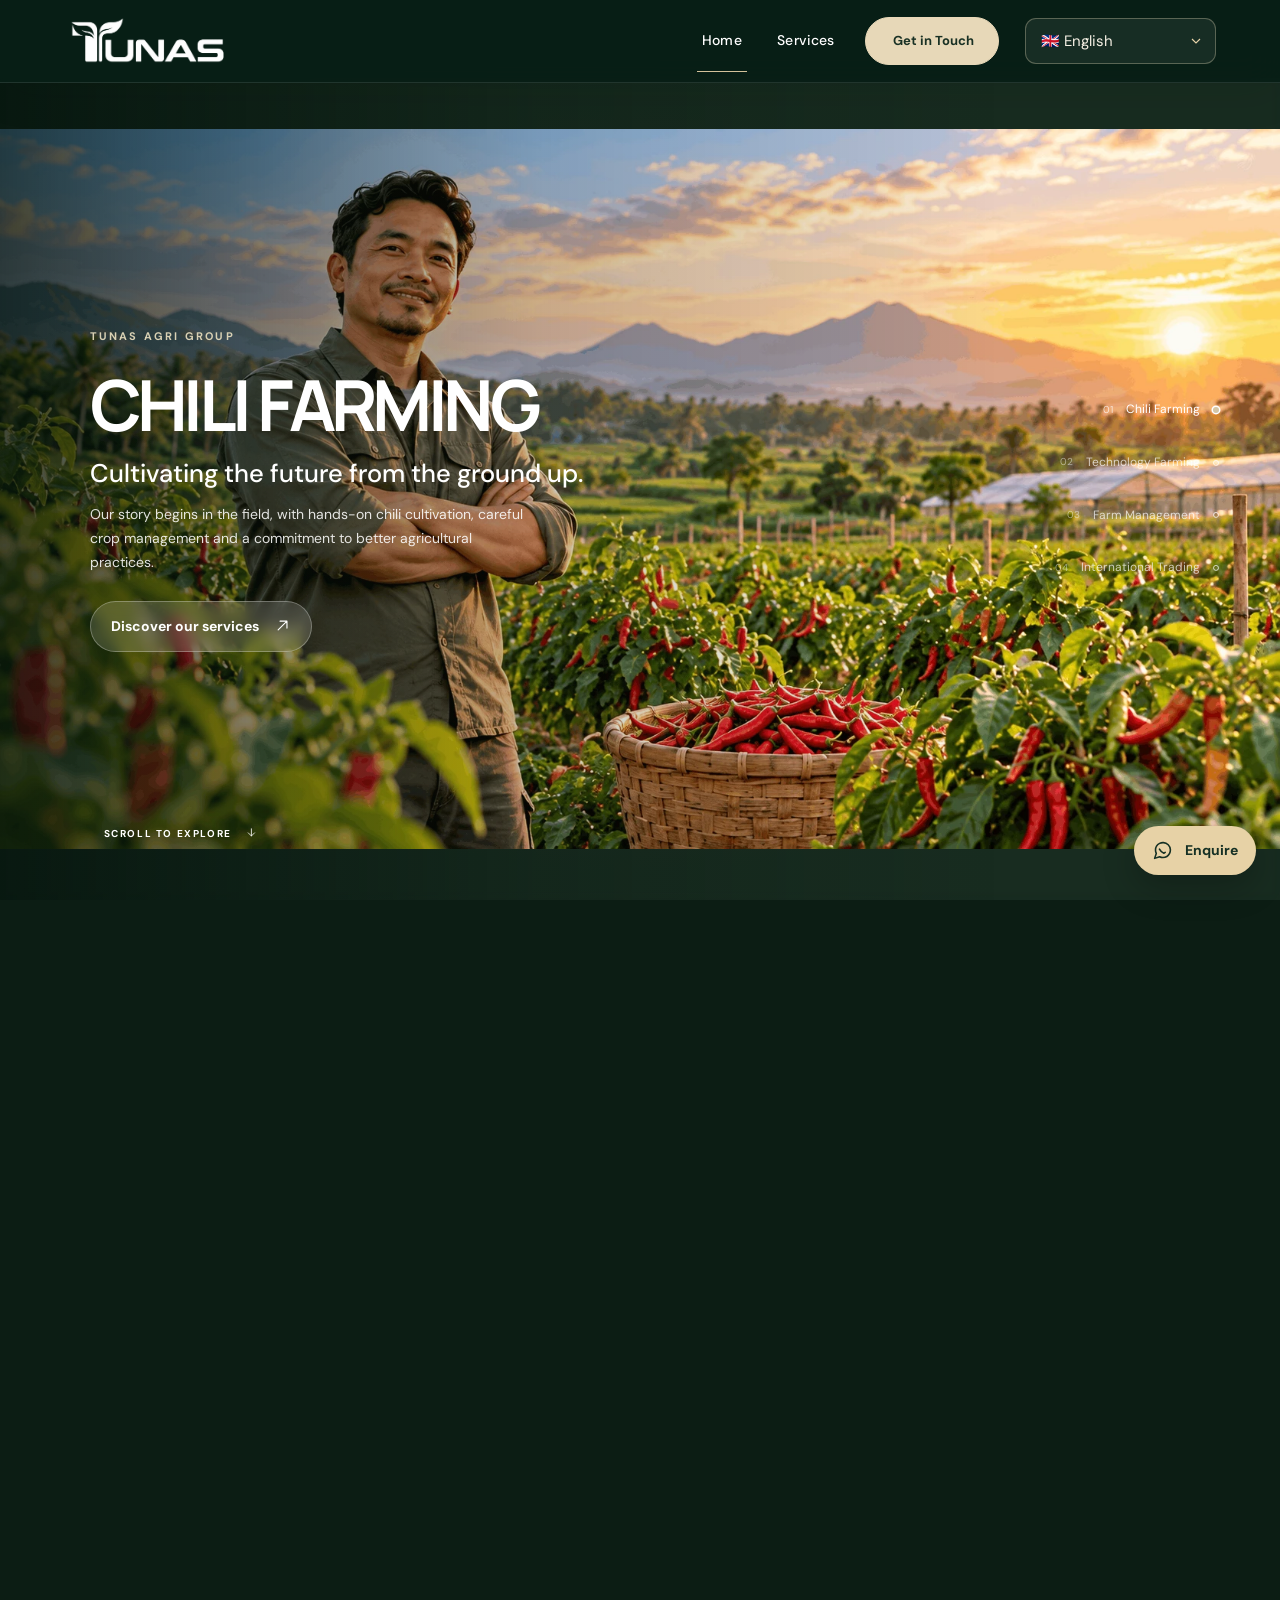
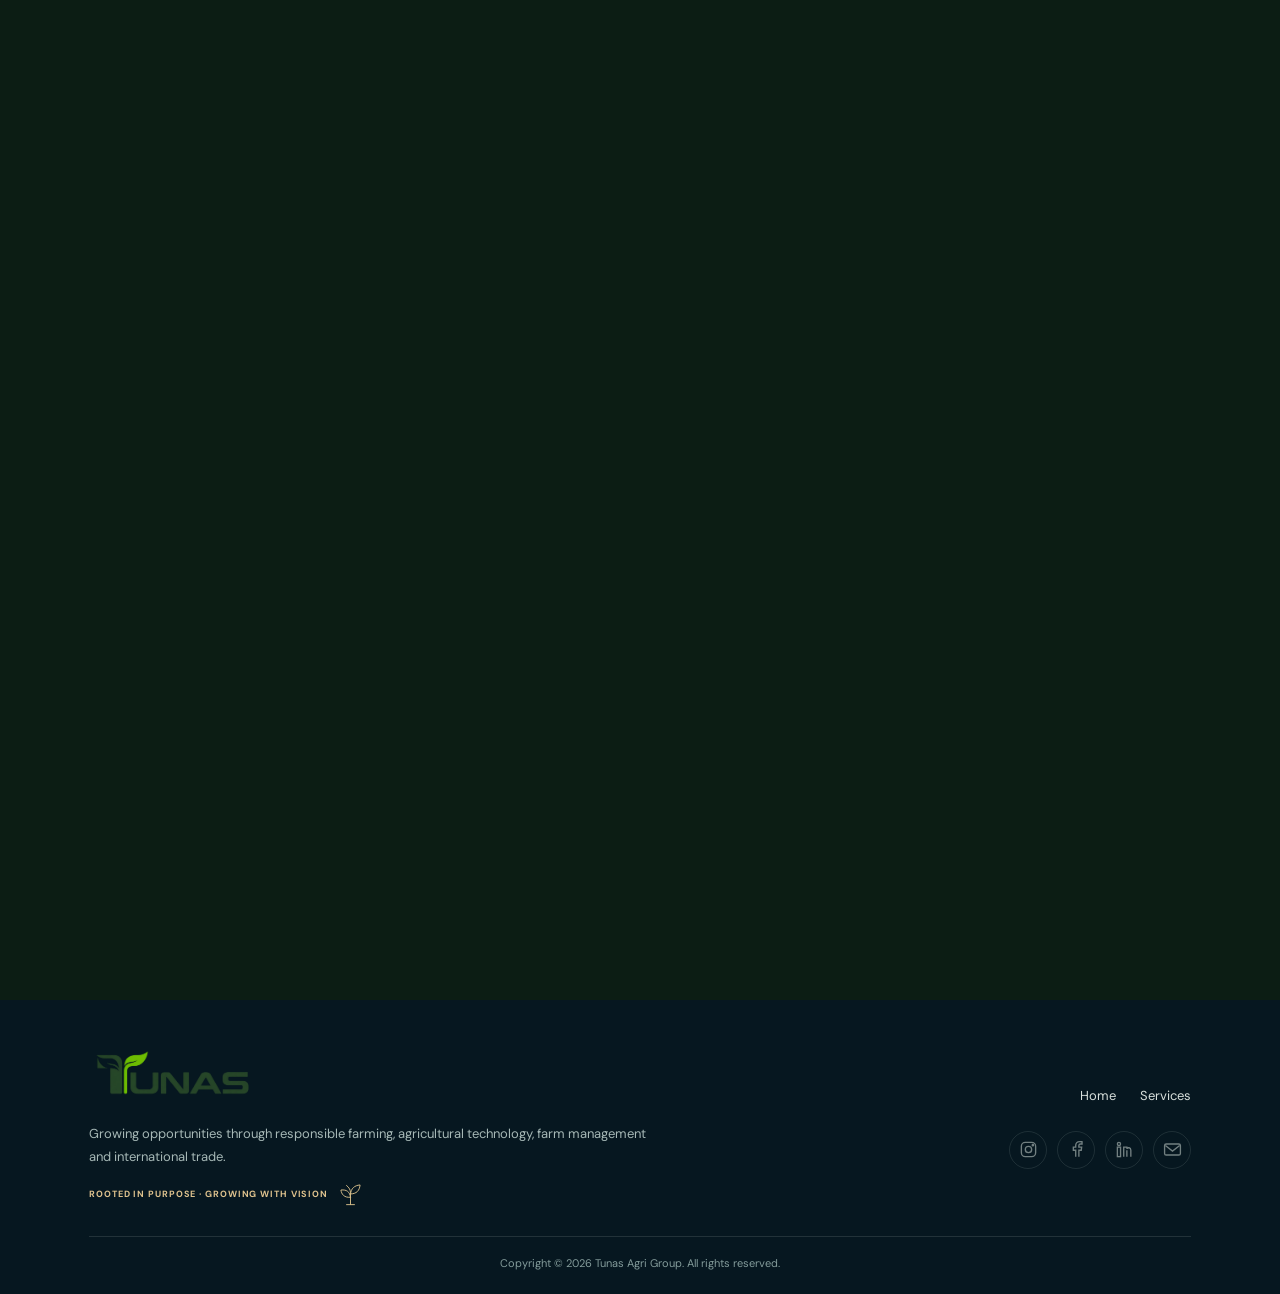
==== commit 1f5d5c8a: "Add files via upload" ====
--- a/index.html
+++ b/index.html
@@ -1,3 +1,3 @@
 <!DOCTYPE html>
 
-<html lang="en"><head><meta charset="utf-8"/><meta content="width=device-width,initial-scale=1,viewport-fit=cover" name="viewport"/><meta content="#16271d" name="theme-color"/><meta content="Explore chili farming, smart agricultural technology, farm management and international trading through an interactive visual journey." name="description"/><title>Our Journey | Tunas Agri Group</title><link href="assets/favicon.png" rel="icon" type="image/png"/><link href="assets/site.css" rel="stylesheet"/><link href="assets/refinement.css" rel="stylesheet"/><link href="assets/transition.css" rel="stylesheet"/><link href="assets/cta-single-line.css" rel="stylesheet"/></head><body class="home-page"><div aria-hidden="true" class="menu-backdrop"></div><header class="site-header" id="siteHeader"><a aria-label="Tunas Agri Group home" class="brand" href="index.html"><img alt="TUNAS" src="assets/tunas-logo.png"/></a><div class="language-control desktop-language"><label class="sr-only" for="siteLanguage">Website language</label><select aria-label="Choose website language" id="siteLanguage"><option value="en">🇬🇧  English</option><option value="ms">🇲🇾  Bahasa Malaysia</option><option value="vi">🇻🇳  Tiếng Việt</option></select><svg aria-hidden="true" viewbox="0 0 24 24"><path d="m6 9 6 6 6-6"></path></svg></div><button aria-controls="primaryNav" aria-expanded="false" aria-label="Open menu" class="menu-toggle" type="button"><span></span><span></span></button><nav aria-label="Main navigation" class="primary-nav" id="primaryNav"><div aria-hidden="true" class="drawer-heading">EXPLORE TUNAS</div><a class="active" href="index.html">Home</a><a class="" href="services/">Services</a><a class="" href="contact/">Contact Us</a><a class="nav-contact nav-contact-clean" href="contact/">Get in Touch</a><div aria-hidden="true" class="drawer-bottom">GROWING POSSIBILITIES · TOGETHER</div><div class="mobile-language"><label for="mobileSiteLanguage">Language / Bahasa / Ngôn ngữ</label><div class="mobile-language-field"><select aria-label="Mobile website language" id="mobileSiteLanguage"><option value="en">🇬🇧  English</option><option value="ms">🇲🇾  Bahasa Malaysia</option><option value="vi">🇻🇳  Tiếng Việt</option></select><span aria-hidden="true">⌄</span></div></div></nav></header><main class="home-main"><section aria-label="Our agricultural journey" class="story" id="story"><div class="story-fixed"><div class="story-images"><div class="story-shot" data-shot="0"><picture><source media="(max-width: 640px)" srcset="assets/mobile/mobile_01_1080x1920.webp" type="image/webp"/><img alt="Tunas Agri Group agricultural journey, scene 1" decoding="async" fetchpriority="high" src="assets/images/01.webp"/></picture></div><div class="story-shot" data-shot="1"><picture><source media="(max-width: 640px)" srcset="assets/mobile/mobile_02_1080x1920.webp" type="image/webp"/><img alt="Tunas Agri Group agricultural journey, scene 2" decoding="async" loading="lazy" src="assets/images/02.webp"/></picture></div><div class="story-shot" data-shot="2"><picture><source media="(max-width: 640px)" srcset="assets/mobile/mobile_03_1080x1920.webp" type="image/webp"/><img alt="Tunas Agri Group agricultural journey, scene 3" decoding="async" loading="lazy" src="assets/images/03.webp"/></picture></div><div class="story-shot" data-shot="3"><picture><source media="(max-width: 640px)" srcset="assets/mobile/mobile_04_1080x1920.webp" type="image/webp"/><img alt="Tunas Agri Group agricultural journey, scene 4" decoding="async" loading="lazy" src="assets/images/04.webp"/></picture></div><div class="story-shot" data-shot="4"><picture><source media="(max-width: 640px)" srcset="assets/mobile/mobile_05_1080x1920.webp" type="image/webp"/><img alt="Tunas Agri Group agricultural journey, scene 5" decoding="async" loading="lazy" src="assets/images/05.webp"/></picture></div><div class="story-shot" data-shot="5"><picture><source media="(max-width: 640px)" srcset="assets/mobile/mobile_06_1080x1920.webp" type="image/webp"/><img alt="Tunas Agri Group agricultural journey, scene 6" decoding="async" loading="lazy" src="assets/images/06.webp"/></picture></div><div class="story-shot" data-shot="6"><picture><source media="(max-width: 640px)" srcset="assets/mobile/mobile_07_1080x1920.webp" type="image/webp"/><img alt="Tunas Agri Group agricultural journey, scene 7" decoding="async" loading="lazy" src="assets/images/07.webp"/></picture></div><div class="story-shot" data-shot="7"><picture><source media="(max-width: 640px)" srcset="assets/mobile/mobile_08_1080x1920.webp" type="image/webp"/><img alt="Tunas Agri Group agricultural journey, scene 8" decoding="async" loading="lazy" src="assets/images/08.webp"/></picture></div><div class="story-shot" data-shot="8"><picture><source media="(max-width: 640px)" srcset="assets/mobile/mobile_09_1080x1920.webp" type="image/webp"/><img alt="Tunas Agri Group agricultural journey, scene 9" decoding="async" loading="lazy" src="assets/images/09.webp"/></picture></div><div class="story-shot" data-shot="9"><picture><source media="(max-width: 640px)" srcset="assets/mobile/mobile_10_1080x1920.webp" type="image/webp"/><img alt="Tunas Agri Group agricultural journey, scene 10" decoding="async" loading="lazy" src="assets/images/10.webp"/></picture></div><div class="story-shot" data-shot="10"><picture><source media="(max-width: 640px)" srcset="assets/mobile/mobile_11_1080x1920.webp" type="image/webp"/><img alt="Tunas Agri Group agricultural journey, scene 11" decoding="async" loading="lazy" src="assets/images/11.webp"/></picture></div></div><div class="story-tint"></div><div class="story-text"><div class="story-copy" data-chapter="0"><span class="story-eyebrow">TUNAS AGRI GROUP</span><h1>Chili Farming</h1><p class="story-lead">Cultivating the future from the ground up.</p><p class="story-description">Our story begins in the field, with hands-on chili cultivation, careful crop management and a commitment to better agricultural practices.</p><a class="text-action" href="services/#chili">Discover our services <span aria-hidden="true"><svg aria-hidden="true" class="ui-arrow" fill="none" stroke="currentColor" stroke-linecap="round" stroke-linejoin="round" stroke-width="1.8" viewbox="0 0 24 24"><path d="M5 19 19 5M8 5h11v11"></path></svg></span></a></div><div class="story-copy" data-chapter="1"><span class="story-eyebrow">TUNAS AGRI GROUP</span><h1>Technology Farming</h1><p class="story-lead">Progress powered by innovation.</p><p class="story-description">From solar energy and smart cultivation to aerial drones, ground automation and robotics, we connect practical farming with emerging technology.</p><a class="text-action" href="services/#technology">Discover our services <span aria-hidden="true"><svg aria-hidden="true" class="ui-arrow" fill="none" stroke="currentColor" stroke-linecap="round" stroke-linejoin="round" stroke-width="1.8" viewbox="0 0 24 24"><path d="M5 19 19 5M8 5h11v11"></path></svg></span></a></div><div class="story-copy" data-chapter="2"><span class="story-eyebrow">TUNAS AGRI GROUP</span><h1>Farm Management</h1><p class="story-lead">Working together, growing stronger.</p><p class="story-description">We bring technical knowledge and operational support closer to farm owners, helping shape productive and well-managed growing environments.</p><a class="text-action" href="services/#management">Discover our services <span aria-hidden="true"><svg aria-hidden="true" class="ui-arrow" fill="none" stroke="currentColor" stroke-linecap="round" stroke-linejoin="round" stroke-width="1.8" viewbox="0 0 24 24"><path d="M5 19 19 5M8 5h11v11"></path></svg></span></a></div><div class="story-copy" data-chapter="3"><span class="story-eyebrow">TUNAS AGRI GROUP</span><h1>International Trading</h1><p class="story-lead">From our fields to wider markets.</p><p class="story-description">From harvest handling and packing to logistics and international connections, our journey extends from Malaysia toward Vietnam and beyond.</p><a class="text-action" href="services/#trading">Discover our services <span aria-hidden="true"><svg aria-hidden="true" class="ui-arrow" fill="none" stroke="currentColor" stroke-linecap="round" stroke-linejoin="round" stroke-width="1.8" viewbox="0 0 24 24"><path d="M5 19 19 5M8 5h11v11"></path></svg></span></a></div></div><div aria-label="Journey chapters" class="story-side-nav"><button aria-label="View Chili Farming" data-go="0" type="button"><span class="nav-index">01</span><span class="nav-name">Chili Farming</span><span class="nav-dot"></span></button><button aria-label="View Technology Farming" data-go="1" type="button"><span class="nav-index">02</span><span class="nav-name">Technology Farming</span><span class="nav-dot"></span></button><button aria-label="View Farm Management" data-go="2" type="button"><span class="nav-index">03</span><span class="nav-name">Farm Management</span><span class="nav-dot"></span></button><button aria-label="View International Trading" data-go="3" type="button"><span class="nav-index">04</span><span class="nav-name">International Trading</span><span class="nav-dot"></span></button></div><div class="story-bottom"><span class="scroll-hint">SCROLL TO EXPLORE <span aria-hidden="true"><svg aria-hidden="true" class="ui-arrow" fill="none" stroke="currentColor" stroke-linecap="round" stroke-linejoin="round" stroke-width="1.8" viewbox="0 0 24 24"><path d="M12 4v16m-7-7 7 7 7-7"></path></svg></span></span><div class="story-progress"><div class="progress-line"><span></span></div></div></div></div></section></main><script defer="" src="assets/site.js"></script><footer class="site-footer premium-footer"><div class="premium-footer-inner"><div class="footer-content-grid"><div class="footer-brand-column"><a aria-label="Tunas Agri Group home" class="premium-footer-logo" href="index.html"><img alt="Tunas Agri Group" src="assets/tunas-logo.png"/></a><p class="premium-footer-description">Growing opportunities through responsible farming, agricultural technology, farm management and international trade.</p><p class="premium-footer-motto">ROOTED IN PURPOSE · GROWING WITH VISION<span aria-hidden="true" class="botanical-accent"><svg fill="none" stroke="currentColor" stroke-linecap="round" stroke-linejoin="round" stroke-width="1.7" viewbox="0 0 48 48"><path class="sprout-stem" d="M24 42V21c0-5-2-9-7-13"></path><path class="sprout-leaf" d="M24 29C12 30 8 23 7 16c10-1 16 3 17 13Z"></path><path class="sprout-leaf" d="M24 23c1-10 7-15 17-16-1 10-6 16-17 16Z"></path><path d="M17 42h14"></path></svg></span></p></div><div class="footer-links-column"><nav aria-label="Footer navigation" class="premium-footer-nav"><a href="index.html">Home</a><a href="services/">Services</a><a href="contact/">Contact Us</a></nav><div class="footer-social-row"><div aria-label="Social links" class="footer-social"><span aria-label="Instagram (link to be configured)" class="unconfigured-social" title="Social profile link not configured"><svg aria-hidden="true" viewbox="0 0 24 24"><rect height="18" rx="5" width="18" x="3" y="3"></rect><circle cx="12" cy="12" r="4"></circle><circle cx="17.5" cy="6.5" fill="currentColor" r=".8"></circle></svg></span><span aria-label="Facebook (link to be configured)" class="unconfigured-social" title="Social profile link not configured"><svg aria-hidden="true" viewbox="0 0 24 24"><path d="M15 21v-8h3l.5-4H15V7c0-1.1.4-2 2-2h2V2.2A23 23 0 0 0 16 2c-3.2 0-5 1.9-5 5v2H8v4h3v8"></path></svg></span><span aria-label="Linkedin (link to be configured)" class="unconfigured-social" title="Social profile link not configured"><svg aria-hidden="true" viewbox="0 0 24 24"><rect height="12" width="4" x="3" y="9"></rect><circle cx="5" cy="5" r="2"></circle><path d="M11 21V9h4v2c.8-1.5 5-2.3 5 2v8M15 13v8"></path></svg></span><span aria-label="Mail" class="unconfigured-social" title="Mail"><svg aria-hidden="true" viewbox="0 0 24 24"><rect height="14" rx="2" width="20" x="2" y="5"></rect><path d="m3 7 9 7 9-7"></path></svg></span></div></div></div></div><div class="premium-footer-rule"></div><div class="premium-footer-copyright">Copyright © <span class="current-year">2026</span> Tunas Agri Group. All rights reserved.</div></div></footer><a aria-label="Contact Tunas Agri Group" class="floating-contact" href="contact/"><svg aria-hidden="true" fill="none" stroke="currentColor" stroke-linecap="round" stroke-linejoin="round" stroke-width="1.8" viewbox="0 0 24 24"><path d="M21 11.5a8.4 8.4 0 0 1-.9 3.8 8.5 8.5 0 0 1-7.6 4.7 8.4 8.4 0 0 1-3.8-.9L3 21l1.9-5.7a8.4 8.4 0 0 1-.9-3.8A8.5 8.5 0 0 1 8.7 3.9a8.4 8.4 0 0 1 3.8-.9h.5a8.5 8.5 0 0 1 8 8v.5Z"></path><path d="M8.5 10.5c1.1 2.1 2.9 3.8 5 4.6l1.6-1"></path></svg><span>Enquire</span></a><script defer="True" src="assets/language.js"></script><script defer="True" src="assets/refinement.js"></script><script defer="" src="assets/transition.js"></script></body></html>+<html lang="en"><head><meta charset="utf-8"/><meta content="width=device-width,initial-scale=1,viewport-fit=cover" name="viewport"/><meta content="#16271d" name="theme-color"/><meta content="Explore chili farming, smart agricultural technology, farm management and international trading through an interactive visual journey." name="description"/><title>Our Journey | Tunas Agri Group</title><link href="assets/favicon.png" rel="icon" type="image/png"/><link href="assets/site.css" rel="stylesheet"/><link href="assets/refinement.css" rel="stylesheet"/><link href="assets/transition.css" rel="stylesheet"/><link href="assets/cta-single-line.css" rel="stylesheet"/></head><body class="home-page"><div aria-hidden="true" class="menu-backdrop"></div><header class="site-header" id="siteHeader"><a aria-label="Tunas Agri Group home" class="brand" href="index.html"><img alt="TUNAS" src="assets/tunas-logo.png"/></a><div class="language-control desktop-language"><label class="sr-only" for="siteLanguage">Website language</label><select aria-label="Choose website language" id="siteLanguage"><option value="en">🇬🇧  English</option><option value="ms">🇲🇾  Bahasa Malaysia</option><option value="vi">🇻🇳  Tiếng Việt</option></select><svg aria-hidden="true" viewbox="0 0 24 24"><path d="m6 9 6 6 6-6"></path></svg></div><button aria-controls="primaryNav" aria-expanded="false" aria-label="Open menu" class="menu-toggle" type="button"><span></span><span></span></button><nav aria-label="Main navigation" class="primary-nav" id="primaryNav"><div aria-hidden="true" class="drawer-heading">EXPLORE TUNAS</div><a class="active" href="index.html">Home</a><a class="" href="services/">Services</a><a class="nav-contact nav-contact-clean" href="contact/">Get in Touch</a><div aria-hidden="true" class="drawer-bottom">GROWING POSSIBILITIES · TOGETHER</div><div class="mobile-language"><label for="mobileSiteLanguage">Language / Bahasa / Ngôn ngữ</label><div class="mobile-language-field"><select aria-label="Mobile website language" id="mobileSiteLanguage"><option value="en">🇬🇧  English</option><option value="ms">🇲🇾  Bahasa Malaysia</option><option value="vi">🇻🇳  Tiếng Việt</option></select><span aria-hidden="true">⌄</span></div></div></nav></header><main class="home-main"><section aria-label="Our agricultural journey" class="story" id="story"><div class="story-fixed"><div class="story-images"><div class="story-shot" data-shot="0"><picture><source media="(max-width: 640px)" srcset="assets/mobile/mobile_01_1080x1920.webp" type="image/webp"/><img alt="Tunas Agri Group agricultural journey, scene 1" decoding="async" fetchpriority="high" src="assets/images/01.webp"/></picture></div><div class="story-shot" data-shot="1"><picture><source media="(max-width: 640px)" srcset="assets/mobile/mobile_02_1080x1920.webp" type="image/webp"/><img alt="Tunas Agri Group agricultural journey, scene 2" decoding="async" loading="lazy" src="assets/images/02.webp"/></picture></div><div class="story-shot" data-shot="2"><picture><source media="(max-width: 640px)" srcset="assets/mobile/mobile_03_1080x1920.webp" type="image/webp"/><img alt="Tunas Agri Group agricultural journey, scene 3" decoding="async" loading="lazy" src="assets/images/03.webp"/></picture></div><div class="story-shot" data-shot="3"><picture><source media="(max-width: 640px)" srcset="assets/mobile/mobile_04_1080x1920.webp" type="image/webp"/><img alt="Tunas Agri Group agricultural journey, scene 4" decoding="async" loading="lazy" src="assets/images/04.webp"/></picture></div><div class="story-shot" data-shot="4"><picture><source media="(max-width: 640px)" srcset="assets/mobile/mobile_05_1080x1920.webp" type="image/webp"/><img alt="Tunas Agri Group agricultural journey, scene 5" decoding="async" loading="lazy" src="assets/images/05.webp"/></picture></div><div class="story-shot" data-shot="5"><picture><source media="(max-width: 640px)" srcset="assets/mobile/mobile_06_1080x1920.webp" type="image/webp"/><img alt="Tunas Agri Group agricultural journey, scene 6" decoding="async" loading="lazy" src="assets/images/06.webp"/></picture></div><div class="story-shot" data-shot="6"><picture><source media="(max-width: 640px)" srcset="assets/mobile/mobile_07_1080x1920.webp" type="image/webp"/><img alt="Tunas Agri Group agricultural journey, scene 7" decoding="async" loading="lazy" src="assets/images/07.webp"/></picture></div><div class="story-shot" data-shot="7"><picture><source media="(max-width: 640px)" srcset="assets/mobile/mobile_08_1080x1920.webp" type="image/webp"/><img alt="Tunas Agri Group agricultural journey, scene 8" decoding="async" loading="lazy" src="assets/images/08.webp"/></picture></div><div class="story-shot" data-shot="8"><picture><source media="(max-width: 640px)" srcset="assets/mobile/mobile_09_1080x1920.webp" type="image/webp"/><img alt="Tunas Agri Group agricultural journey, scene 9" decoding="async" loading="lazy" src="assets/images/09.webp"/></picture></div><div class="story-shot" data-shot="9"><picture><source media="(max-width: 640px)" srcset="assets/mobile/mobile_10_1080x1920.webp" type="image/webp"/><img alt="Tunas Agri Group agricultural journey, scene 10" decoding="async" loading="lazy" src="assets/images/10.webp"/></picture></div><div class="story-shot" data-shot="10"><picture><source media="(max-width: 640px)" srcset="assets/mobile/mobile_11_1080x1920.webp" type="image/webp"/><img alt="Tunas Agri Group agricultural journey, scene 11" decoding="async" loading="lazy" src="assets/images/11.webp"/></picture></div></div><div class="story-tint"></div><div class="story-text"><div class="story-copy" data-chapter="0"><span class="story-eyebrow">TUNAS AGRI GROUP</span><h1>Chili Farming</h1><p class="story-lead">Cultivating the future from the ground up.</p><p class="story-description">Our story begins in the field, with hands-on chili cultivation, careful crop management and a commitment to better agricultural practices.</p><a class="text-action" href="services/#chili">Discover our services <span aria-hidden="true"><svg aria-hidden="true" class="ui-arrow" fill="none" stroke="currentColor" stroke-linecap="round" stroke-linejoin="round" stroke-width="1.8" viewbox="0 0 24 24"><path d="M5 19 19 5M8 5h11v11"></path></svg></span></a></div><div class="story-copy" data-chapter="1"><span class="story-eyebrow">TUNAS AGRI GROUP</span><h1>Technology Farming</h1><p class="story-lead">Progress powered by innovation.</p><p class="story-description">From solar energy and smart cultivation to aerial drones, ground automation and robotics, we connect practical farming with emerging technology.</p><a class="text-action" href="services/#technology">Discover our services <span aria-hidden="true"><svg aria-hidden="true" class="ui-arrow" fill="none" stroke="currentColor" stroke-linecap="round" stroke-linejoin="round" stroke-width="1.8" viewbox="0 0 24 24"><path d="M5 19 19 5M8 5h11v11"></path></svg></span></a></div><div class="story-copy" data-chapter="2"><span class="story-eyebrow">TUNAS AGRI GROUP</span><h1>Farm Management</h1><p class="story-lead">Working together, growing stronger.</p><p class="story-description">We bring technical knowledge and operational support closer to farm owners, helping shape productive and well-managed growing environments.</p><a class="text-action" href="services/#management">Discover our services <span aria-hidden="true"><svg aria-hidden="true" class="ui-arrow" fill="none" stroke="currentColor" stroke-linecap="round" stroke-linejoin="round" stroke-width="1.8" viewbox="0 0 24 24"><path d="M5 19 19 5M8 5h11v11"></path></svg></span></a></div><div class="story-copy" data-chapter="3"><span class="story-eyebrow">TUNAS AGRI GROUP</span><h1>International Trading</h1><p class="story-lead">From our fields to wider markets.</p><p class="story-description">From harvest handling and packing to logistics and international connections, our journey extends from Malaysia toward Vietnam and beyond.</p><a class="text-action" href="services/#trading">Discover our services <span aria-hidden="true"><svg aria-hidden="true" class="ui-arrow" fill="none" stroke="currentColor" stroke-linecap="round" stroke-linejoin="round" stroke-width="1.8" viewbox="0 0 24 24"><path d="M5 19 19 5M8 5h11v11"></path></svg></span></a></div></div><div aria-label="Journey chapters" class="story-side-nav"><button aria-label="View Chili Farming" data-go="0" type="button"><span class="nav-index">01</span><span class="nav-name">Chili Farming</span><span class="nav-dot"></span></button><button aria-label="View Technology Farming" data-go="1" type="button"><span class="nav-index">02</span><span class="nav-name">Technology Farming</span><span class="nav-dot"></span></button><button aria-label="View Farm Management" data-go="2" type="button"><span class="nav-index">03</span><span class="nav-name">Farm Management</span><span class="nav-dot"></span></button><button aria-label="View International Trading" data-go="3" type="button"><span class="nav-index">04</span><span class="nav-name">International Trading</span><span class="nav-dot"></span></button></div><div class="story-bottom"><span class="scroll-hint">SCROLL TO EXPLORE <span aria-hidden="true"><svg aria-hidden="true" class="ui-arrow" fill="none" stroke="currentColor" stroke-linecap="round" stroke-linejoin="round" stroke-width="1.8" viewbox="0 0 24 24"><path d="M12 4v16m-7-7 7 7 7-7"></path></svg></span></span><div class="story-progress"><div class="progress-line"><span></span></div></div></div></div></section></main><script defer="" src="assets/site.js"></script><footer class="site-footer premium-footer"><div class="premium-footer-inner"><div class="footer-content-grid"><div class="footer-brand-column"><a aria-label="Tunas Agri Group home" class="premium-footer-logo" href="index.html"><img alt="Tunas Agri Group" src="assets/tunas-logo.png"/></a><p class="premium-footer-description">Growing opportunities through responsible farming, agricultural technology, farm management and international trade.</p><p class="premium-footer-motto">ROOTED IN PURPOSE · GROWING WITH VISION<span aria-hidden="true" class="botanical-accent"><svg fill="none" stroke="currentColor" stroke-linecap="round" stroke-linejoin="round" stroke-width="1.7" viewbox="0 0 48 48"><path class="sprout-stem" d="M24 42V21c0-5-2-9-7-13"></path><path class="sprout-leaf" d="M24 29C12 30 8 23 7 16c10-1 16 3 17 13Z"></path><path class="sprout-leaf" d="M24 23c1-10 7-15 17-16-1 10-6 16-17 16Z"></path><path d="M17 42h14"></path></svg></span></p></div><div class="footer-links-column"><nav aria-label="Footer navigation" class="premium-footer-nav"><a href="index.html">Home</a><a href="services/">Services</a></nav><div class="footer-social-row"><div aria-label="Social links" class="footer-social"><span aria-label="Instagram (link to be configured)" class="unconfigured-social" title="Social profile link not configured"><svg aria-hidden="true" viewbox="0 0 24 24"><rect height="18" rx="5" width="18" x="3" y="3"></rect><circle cx="12" cy="12" r="4"></circle><circle cx="17.5" cy="6.5" fill="currentColor" r=".8"></circle></svg></span><span aria-label="Facebook (link to be configured)" class="unconfigured-social" title="Social profile link not configured"><svg aria-hidden="true" viewbox="0 0 24 24"><path d="M15 21v-8h3l.5-4H15V7c0-1.1.4-2 2-2h2V2.2A23 23 0 0 0 16 2c-3.2 0-5 1.9-5 5v2H8v4h3v8"></path></svg></span><span aria-label="Linkedin (link to be configured)" class="unconfigured-social" title="Social profile link not configured"><svg aria-hidden="true" viewbox="0 0 24 24"><rect height="12" width="4" x="3" y="9"></rect><circle cx="5" cy="5" r="2"></circle><path d="M11 21V9h4v2c.8-1.5 5-2.3 5 2v8M15 13v8"></path></svg></span><span aria-label="Mail" class="unconfigured-social" title="Mail"><svg aria-hidden="true" viewbox="0 0 24 24"><rect height="14" rx="2" width="20" x="2" y="5"></rect><path d="m3 7 9 7 9-7"></path></svg></span></div></div></div></div><div class="premium-footer-rule"></div><div class="premium-footer-copyright">Copyright © <span class="current-year">2026</span> Tunas Agri Group. All rights reserved.</div></div></footer><a aria-label="Contact Tunas Agri Group" class="floating-contact" href="contact/"><svg aria-hidden="true" fill="none" stroke="currentColor" stroke-linecap="round" stroke-linejoin="round" stroke-width="1.8" viewbox="0 0 24 24"><path d="M21 11.5a8.4 8.4 0 0 1-.9 3.8 8.5 8.5 0 0 1-7.6 4.7 8.4 8.4 0 0 1-3.8-.9L3 21l1.9-5.7a8.4 8.4 0 0 1-.9-3.8A8.5 8.5 0 0 1 8.7 3.9a8.4 8.4 0 0 1 3.8-.9h.5a8.5 8.5 0 0 1 8 8v.5Z"></path><path d="M8.5 10.5c1.1 2.1 2.9 3.8 5 4.6l1.6-1"></path></svg><span>Enquire</span></a><script defer="True" src="assets/language.js"></script><script defer="True" src="assets/refinement.js"></script><script defer="" src="assets/transition.js"></script></body></html>
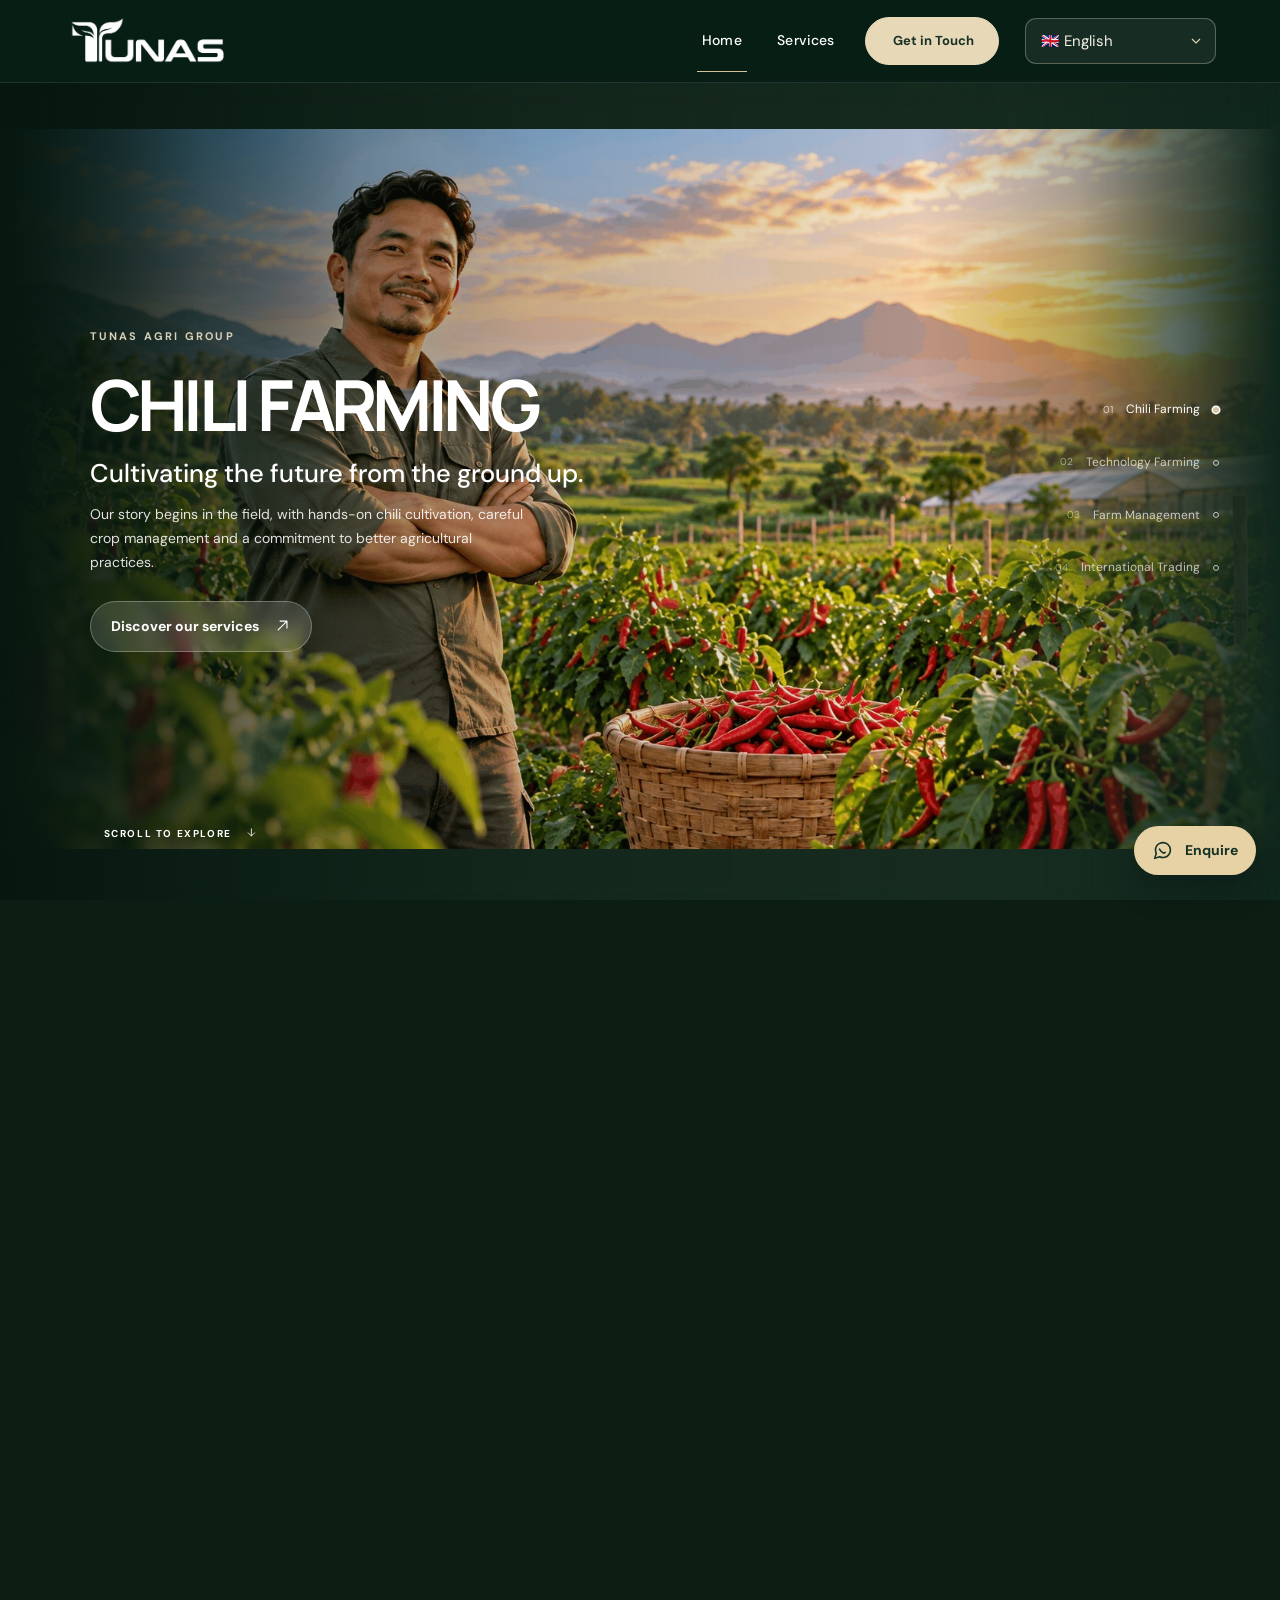
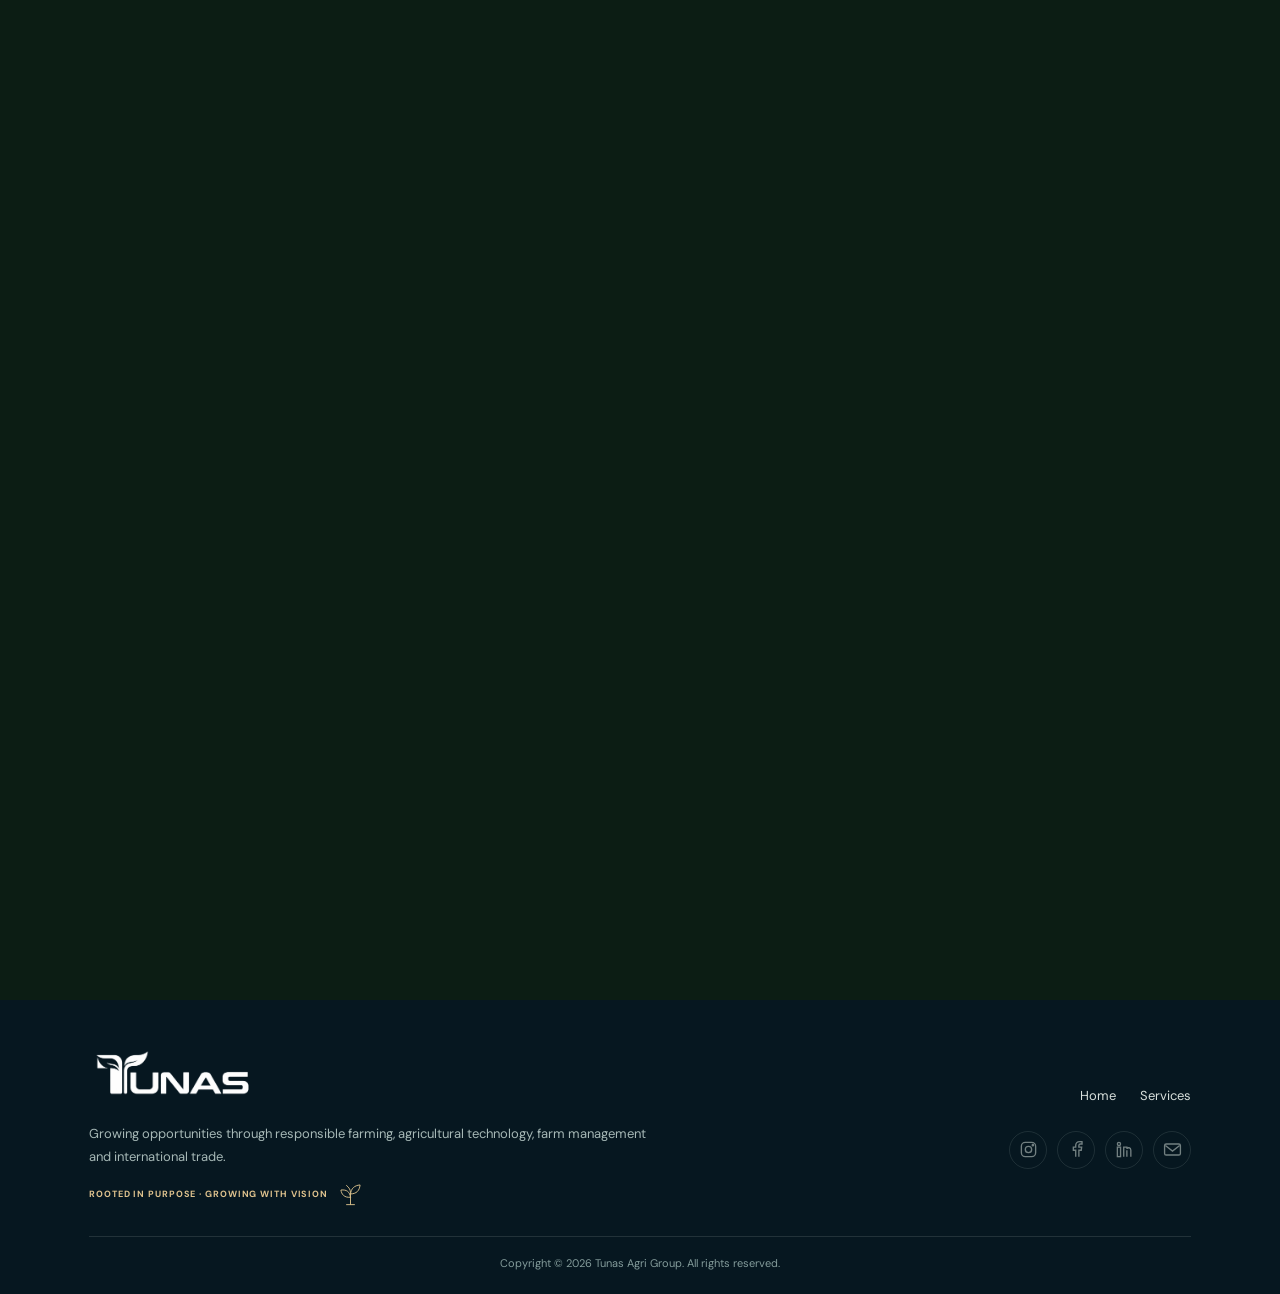
==== commit 7f095d2e: "Add files via upload" ====
--- a/index.html
+++ b/index.html
@@ -1,3 +1,3 @@
 <!DOCTYPE html>
 
-<html lang="en"><head><meta charset="utf-8"/><meta content="width=device-width,initial-scale=1,viewport-fit=cover" name="viewport"/><meta content="#16271d" name="theme-color"/><meta content="Explore chili farming, smart agricultural technology, farm management and international trading through an interactive visual journey." name="description"/><title>Our Journey | Tunas Agri Group</title><link href="assets/favicon.png" rel="icon" type="image/png"/><link href="assets/site.css" rel="stylesheet"/><link href="assets/refinement.css" rel="stylesheet"/><link href="assets/transition.css" rel="stylesheet"/><link href="assets/cta-single-line.css" rel="stylesheet"/></head><body class="home-page"><div aria-hidden="true" class="menu-backdrop"></div><header class="site-header" id="siteHeader"><a aria-label="Tunas Agri Group home" class="brand" href="index.html"><img alt="TUNAS" src="assets/tunas-logo.png"/></a><div class="language-control desktop-language"><label class="sr-only" for="siteLanguage">Website language</label><select aria-label="Choose website language" id="siteLanguage"><option value="en">🇬🇧  English</option><option value="ms">🇲🇾  Bahasa Malaysia</option><option value="vi">🇻🇳  Tiếng Việt</option></select><svg aria-hidden="true" viewbox="0 0 24 24"><path d="m6 9 6 6 6-6"></path></svg></div><button aria-controls="primaryNav" aria-expanded="false" aria-label="Open menu" class="menu-toggle" type="button"><span></span><span></span></button><nav aria-label="Main navigation" class="primary-nav" id="primaryNav"><div aria-hidden="true" class="drawer-heading">EXPLORE TUNAS</div><a class="active" href="index.html">Home</a><a class="" href="services/">Services</a><a class="nav-contact nav-contact-clean" href="contact/">Get in Touch</a><div aria-hidden="true" class="drawer-bottom">GROWING POSSIBILITIES · TOGETHER</div><div class="mobile-language"><label for="mobileSiteLanguage">Language / Bahasa / Ngôn ngữ</label><div class="mobile-language-field"><select aria-label="Mobile website language" id="mobileSiteLanguage"><option value="en">🇬🇧  English</option><option value="ms">🇲🇾  Bahasa Malaysia</option><option value="vi">🇻🇳  Tiếng Việt</option></select><span aria-hidden="true">⌄</span></div></div></nav></header><main class="home-main"><section aria-label="Our agricultural journey" class="story" id="story"><div class="story-fixed"><div class="story-images"><div class="story-shot" data-shot="0"><picture><source media="(max-width: 640px)" srcset="assets/mobile/mobile_01_1080x1920.webp" type="image/webp"/><img alt="Tunas Agri Group agricultural journey, scene 1" decoding="async" fetchpriority="high" src="assets/images/01.webp"/></picture></div><div class="story-shot" data-shot="1"><picture><source media="(max-width: 640px)" srcset="assets/mobile/mobile_02_1080x1920.webp" type="image/webp"/><img alt="Tunas Agri Group agricultural journey, scene 2" decoding="async" loading="lazy" src="assets/images/02.webp"/></picture></div><div class="story-shot" data-shot="2"><picture><source media="(max-width: 640px)" srcset="assets/mobile/mobile_03_1080x1920.webp" type="image/webp"/><img alt="Tunas Agri Group agricultural journey, scene 3" decoding="async" loading="lazy" src="assets/images/03.webp"/></picture></div><div class="story-shot" data-shot="3"><picture><source media="(max-width: 640px)" srcset="assets/mobile/mobile_04_1080x1920.webp" type="image/webp"/><img alt="Tunas Agri Group agricultural journey, scene 4" decoding="async" loading="lazy" src="assets/images/04.webp"/></picture></div><div class="story-shot" data-shot="4"><picture><source media="(max-width: 640px)" srcset="assets/mobile/mobile_05_1080x1920.webp" type="image/webp"/><img alt="Tunas Agri Group agricultural journey, scene 5" decoding="async" loading="lazy" src="assets/images/05.webp"/></picture></div><div class="story-shot" data-shot="5"><picture><source media="(max-width: 640px)" srcset="assets/mobile/mobile_06_1080x1920.webp" type="image/webp"/><img alt="Tunas Agri Group agricultural journey, scene 6" decoding="async" loading="lazy" src="assets/images/06.webp"/></picture></div><div class="story-shot" data-shot="6"><picture><source media="(max-width: 640px)" srcset="assets/mobile/mobile_07_1080x1920.webp" type="image/webp"/><img alt="Tunas Agri Group agricultural journey, scene 7" decoding="async" loading="lazy" src="assets/images/07.webp"/></picture></div><div class="story-shot" data-shot="7"><picture><source media="(max-width: 640px)" srcset="assets/mobile/mobile_08_1080x1920.webp" type="image/webp"/><img alt="Tunas Agri Group agricultural journey, scene 8" decoding="async" loading="lazy" src="assets/images/08.webp"/></picture></div><div class="story-shot" data-shot="8"><picture><source media="(max-width: 640px)" srcset="assets/mobile/mobile_09_1080x1920.webp" type="image/webp"/><img alt="Tunas Agri Group agricultural journey, scene 9" decoding="async" loading="lazy" src="assets/images/09.webp"/></picture></div><div class="story-shot" data-shot="9"><picture><source media="(max-width: 640px)" srcset="assets/mobile/mobile_10_1080x1920.webp" type="image/webp"/><img alt="Tunas Agri Group agricultural journey, scene 10" decoding="async" loading="lazy" src="assets/images/10.webp"/></picture></div><div class="story-shot" data-shot="10"><picture><source media="(max-width: 640px)" srcset="assets/mobile/mobile_11_1080x1920.webp" type="image/webp"/><img alt="Tunas Agri Group agricultural journey, scene 11" decoding="async" loading="lazy" src="assets/images/11.webp"/></picture></div></div><div class="story-tint"></div><div class="story-text"><div class="story-copy" data-chapter="0"><span class="story-eyebrow">TUNAS AGRI GROUP</span><h1>Chili Farming</h1><p class="story-lead">Cultivating the future from the ground up.</p><p class="story-description">Our story begins in the field, with hands-on chili cultivation, careful crop management and a commitment to better agricultural practices.</p><a class="text-action" href="services/#chili">Discover our services <span aria-hidden="true"><svg aria-hidden="true" class="ui-arrow" fill="none" stroke="currentColor" stroke-linecap="round" stroke-linejoin="round" stroke-width="1.8" viewbox="0 0 24 24"><path d="M5 19 19 5M8 5h11v11"></path></svg></span></a></div><div class="story-copy" data-chapter="1"><span class="story-eyebrow">TUNAS AGRI GROUP</span><h1>Technology Farming</h1><p class="story-lead">Progress powered by innovation.</p><p class="story-description">From solar energy and smart cultivation to aerial drones, ground automation and robotics, we connect practical farming with emerging technology.</p><a class="text-action" href="services/#technology">Discover our services <span aria-hidden="true"><svg aria-hidden="true" class="ui-arrow" fill="none" stroke="currentColor" stroke-linecap="round" stroke-linejoin="round" stroke-width="1.8" viewbox="0 0 24 24"><path d="M5 19 19 5M8 5h11v11"></path></svg></span></a></div><div class="story-copy" data-chapter="2"><span class="story-eyebrow">TUNAS AGRI GROUP</span><h1>Farm Management</h1><p class="story-lead">Working together, growing stronger.</p><p class="story-description">We bring technical knowledge and operational support closer to farm owners, helping shape productive and well-managed growing environments.</p><a class="text-action" href="services/#management">Discover our services <span aria-hidden="true"><svg aria-hidden="true" class="ui-arrow" fill="none" stroke="currentColor" stroke-linecap="round" stroke-linejoin="round" stroke-width="1.8" viewbox="0 0 24 24"><path d="M5 19 19 5M8 5h11v11"></path></svg></span></a></div><div class="story-copy" data-chapter="3"><span class="story-eyebrow">TUNAS AGRI GROUP</span><h1>International Trading</h1><p class="story-lead">From our fields to wider markets.</p><p class="story-description">From harvest handling and packing to logistics and international connections, our journey extends from Malaysia toward Vietnam and beyond.</p><a class="text-action" href="services/#trading">Discover our services <span aria-hidden="true"><svg aria-hidden="true" class="ui-arrow" fill="none" stroke="currentColor" stroke-linecap="round" stroke-linejoin="round" stroke-width="1.8" viewbox="0 0 24 24"><path d="M5 19 19 5M8 5h11v11"></path></svg></span></a></div></div><div aria-label="Journey chapters" class="story-side-nav"><button aria-label="View Chili Farming" data-go="0" type="button"><span class="nav-index">01</span><span class="nav-name">Chili Farming</span><span class="nav-dot"></span></button><button aria-label="View Technology Farming" data-go="1" type="button"><span class="nav-index">02</span><span class="nav-name">Technology Farming</span><span class="nav-dot"></span></button><button aria-label="View Farm Management" data-go="2" type="button"><span class="nav-index">03</span><span class="nav-name">Farm Management</span><span class="nav-dot"></span></button><button aria-label="View International Trading" data-go="3" type="button"><span class="nav-index">04</span><span class="nav-name">International Trading</span><span class="nav-dot"></span></button></div><div class="story-bottom"><span class="scroll-hint">SCROLL TO EXPLORE <span aria-hidden="true"><svg aria-hidden="true" class="ui-arrow" fill="none" stroke="currentColor" stroke-linecap="round" stroke-linejoin="round" stroke-width="1.8" viewbox="0 0 24 24"><path d="M12 4v16m-7-7 7 7 7-7"></path></svg></span></span><div class="story-progress"><div class="progress-line"><span></span></div></div></div></div></section></main><script defer="" src="assets/site.js"></script><footer class="site-footer premium-footer"><div class="premium-footer-inner"><div class="footer-content-grid"><div class="footer-brand-column"><a aria-label="Tunas Agri Group home" class="premium-footer-logo" href="index.html"><img alt="Tunas Agri Group" src="assets/tunas-logo.png"/></a><p class="premium-footer-description">Growing opportunities through responsible farming, agricultural technology, farm management and international trade.</p><p class="premium-footer-motto">ROOTED IN PURPOSE · GROWING WITH VISION<span aria-hidden="true" class="botanical-accent"><svg fill="none" stroke="currentColor" stroke-linecap="round" stroke-linejoin="round" stroke-width="1.7" viewbox="0 0 48 48"><path class="sprout-stem" d="M24 42V21c0-5-2-9-7-13"></path><path class="sprout-leaf" d="M24 29C12 30 8 23 7 16c10-1 16 3 17 13Z"></path><path class="sprout-leaf" d="M24 23c1-10 7-15 17-16-1 10-6 16-17 16Z"></path><path d="M17 42h14"></path></svg></span></p></div><div class="footer-links-column"><nav aria-label="Footer navigation" class="premium-footer-nav"><a href="index.html">Home</a><a href="services/">Services</a></nav><div class="footer-social-row"><div aria-label="Social links" class="footer-social"><span aria-label="Instagram (link to be configured)" class="unconfigured-social" title="Social profile link not configured"><svg aria-hidden="true" viewbox="0 0 24 24"><rect height="18" rx="5" width="18" x="3" y="3"></rect><circle cx="12" cy="12" r="4"></circle><circle cx="17.5" cy="6.5" fill="currentColor" r=".8"></circle></svg></span><span aria-label="Facebook (link to be configured)" class="unconfigured-social" title="Social profile link not configured"><svg aria-hidden="true" viewbox="0 0 24 24"><path d="M15 21v-8h3l.5-4H15V7c0-1.1.4-2 2-2h2V2.2A23 23 0 0 0 16 2c-3.2 0-5 1.9-5 5v2H8v4h3v8"></path></svg></span><span aria-label="Linkedin (link to be configured)" class="unconfigured-social" title="Social profile link not configured"><svg aria-hidden="true" viewbox="0 0 24 24"><rect height="12" width="4" x="3" y="9"></rect><circle cx="5" cy="5" r="2"></circle><path d="M11 21V9h4v2c.8-1.5 5-2.3 5 2v8M15 13v8"></path></svg></span><span aria-label="Mail" class="unconfigured-social" title="Mail"><svg aria-hidden="true" viewbox="0 0 24 24"><rect height="14" rx="2" width="20" x="2" y="5"></rect><path d="m3 7 9 7 9-7"></path></svg></span></div></div></div></div><div class="premium-footer-rule"></div><div class="premium-footer-copyright">Copyright © <span class="current-year">2026</span> Tunas Agri Group. All rights reserved.</div></div></footer><a aria-label="Contact Tunas Agri Group" class="floating-contact" href="contact/"><svg aria-hidden="true" fill="none" stroke="currentColor" stroke-linecap="round" stroke-linejoin="round" stroke-width="1.8" viewbox="0 0 24 24"><path d="M21 11.5a8.4 8.4 0 0 1-.9 3.8 8.5 8.5 0 0 1-7.6 4.7 8.4 8.4 0 0 1-3.8-.9L3 21l1.9-5.7a8.4 8.4 0 0 1-.9-3.8A8.5 8.5 0 0 1 8.7 3.9a8.4 8.4 0 0 1 3.8-.9h.5a8.5 8.5 0 0 1 8 8v.5Z"></path><path d="M8.5 10.5c1.1 2.1 2.9 3.8 5 4.6l1.6-1"></path></svg><span>Enquire</span></a><script defer="True" src="assets/language.js"></script><script defer="True" src="assets/refinement.js"></script><script defer="" src="assets/transition.js"></script></body></html>+<html lang="en"><head><meta charset="utf-8"/><meta content="width=device-width,initial-scale=1,viewport-fit=cover" name="viewport"/><meta content="#16271d" name="theme-color"/><meta content="Explore chili farming, smart agricultural technology, farm management and international trading through an interactive visual journey." name="description"/><title>Our Journey | Tunas Agri Group</title><link href="assets/favicon.png" rel="icon" type="image/png"/><link href="assets/site.css" rel="stylesheet"/><link href="assets/refinement.css" rel="stylesheet"/><link href="assets/cta-single-line.css" rel="stylesheet"/><link href="assets/final-polish.css" rel="stylesheet"/><link rel="stylesheet" href="assets/menu-hero-fix.css"/></head><body class="home-page"><div aria-hidden="true" class="tunas-page-loader" id="tunasPageLoader"><div class="loader-center"><svg aria-hidden="true" class="loader-plant" viewbox="0 0 100 112"><path class="plant-earth" d="M27 100h46"></path><path class="plant-stem" d="M50 99V37"></path><path class="plant-leaf left" d="M50 74C25 75 18 61 17 47c20-2 31 8 33 27Z"></path><path class="plant-leaf right" d="M50 56c1-25 15-35 34-36-1 23-14 35-34 36Z"></path><path class="plant-vein" d="M50 73 26 56M50 56 75 31"></path></svg><img alt="" class="loader-white-logo" src="assets/tunas-logo-white.png"/><div class="loader-slogan">ROOTED IN PURPOSE · GROWING WITH VISION</div></div></div><div aria-hidden="true" class="menu-backdrop"></div><header class="site-header" id="siteHeader"><a aria-label="Tunas Agri Group home" class="brand" href="index.html"><img alt="TUNAS" src="assets/tunas-logo-white.png"/></a><div class="language-control desktop-language"><label class="sr-only" for="siteLanguage">Website language</label><select aria-label="Choose website language" id="siteLanguage"><option value="en">🇬🇧  English</option><option value="ms">🇲🇾  Bahasa Malaysia</option><option value="vi">🇻🇳  Tiếng Việt</option></select><svg aria-hidden="true" viewbox="0 0 24 24"><path d="m6 9 6 6 6-6"></path></svg></div><button aria-controls="primaryNav" aria-expanded="false" aria-label="Open menu" class="menu-toggle" type="button"><span class="burger-line"></span><span class="burger-line"></span><span class="burger-line"></span></button><nav aria-label="Main navigation" class="primary-nav" id="primaryNav"><div aria-hidden="true" class="drawer-heading">EXPLORE TUNAS</div><a class="active" href="index.html">Home</a><a class="" href="services/">Services</a><a class="nav-contact nav-contact-clean" href="contact/">Get in Touch</a><div aria-hidden="true" class="drawer-bottom">GROWING POSSIBILITIES · TOGETHER</div><div class="mobile-language"><label for="mobileSiteLanguage">Language / Bahasa / Ngôn ngữ</label><div class="mobile-language-field"><select aria-label="Mobile website language" id="mobileSiteLanguage"><option value="en">🇬🇧  English</option><option value="ms">🇲🇾  Bahasa Malaysia</option><option value="vi">🇻🇳  Tiếng Việt</option></select><span aria-hidden="true">⌄</span></div></div></nav></header><main class="home-main"><section aria-label="Our agricultural journey" class="story" id="story"><div class="story-fixed"><div class="story-images"><div class="story-shot" data-shot="0"><picture><source media="(max-width: 640px)" srcset="assets/mobile/mobile_01_1080x1920.webp" type="image/webp"/><img alt="Tunas Agri Group agricultural journey, scene 1" decoding="async" fetchpriority="high" src="assets/images/01.webp"/></picture></div><div class="story-shot" data-shot="1"><picture><source media="(max-width: 640px)" srcset="assets/mobile/mobile_02_1080x1920.webp" type="image/webp"/><img alt="Tunas Agri Group agricultural journey, scene 2" decoding="async" loading="lazy" src="assets/images/02.webp"/></picture></div><div class="story-shot" data-shot="2"><picture><source media="(max-width: 640px)" srcset="assets/mobile/mobile_03_1080x1920.webp" type="image/webp"/><img alt="Tunas Agri Group agricultural journey, scene 3" decoding="async" loading="lazy" src="assets/images/03.webp"/></picture></div><div class="story-shot" data-shot="3"><picture><source media="(max-width: 640px)" srcset="assets/mobile/mobile_04_1080x1920.webp" type="image/webp"/><img alt="Tunas Agri Group agricultural journey, scene 4" decoding="async" loading="lazy" src="assets/images/04.webp"/></picture></div><div class="story-shot" data-shot="4"><picture><source media="(max-width: 640px)" srcset="assets/mobile/mobile_05_1080x1920.webp" type="image/webp"/><img alt="Tunas Agri Group agricultural journey, scene 5" decoding="async" loading="lazy" src="assets/images/05.webp"/></picture></div><div class="story-shot" data-shot="5"><picture><source media="(max-width: 640px)" srcset="assets/mobile/mobile_06_1080x1920.webp" type="image/webp"/><img alt="Tunas Agri Group agricultural journey, scene 6" decoding="async" loading="lazy" src="assets/images/06.webp"/></picture></div><div class="story-shot" data-shot="6"><picture><source media="(max-width: 640px)" srcset="assets/mobile/mobile_07_1080x1920.webp" type="image/webp"/><img alt="Tunas Agri Group agricultural journey, scene 7" decoding="async" loading="lazy" src="assets/images/07.webp"/></picture></div><div class="story-shot" data-shot="7"><picture><source media="(max-width: 640px)" srcset="assets/mobile/mobile_08_1080x1920.webp" type="image/webp"/><img alt="Tunas Agri Group agricultural journey, scene 8" decoding="async" loading="lazy" src="assets/images/08.webp"/></picture></div><div class="story-shot" data-shot="8"><picture><source media="(max-width: 640px)" srcset="assets/mobile/mobile_09_1080x1920.webp" type="image/webp"/><img alt="Tunas Agri Group agricultural journey, scene 9" decoding="async" loading="lazy" src="assets/images/09.webp"/></picture></div><div class="story-shot" data-shot="9"><picture><source media="(max-width: 640px)" srcset="assets/mobile/mobile_10_1080x1920.webp" type="image/webp"/><img alt="Tunas Agri Group agricultural journey, scene 10" decoding="async" loading="lazy" src="assets/images/10.webp"/></picture></div><div class="story-shot" data-shot="10"><picture><source media="(max-width: 640px)" srcset="assets/mobile/mobile_11_1080x1920.webp" type="image/webp"/><img alt="Tunas Agri Group agricultural journey, scene 11" decoding="async" loading="lazy" src="assets/images/11.webp"/></picture></div></div><div class="story-tint"></div><div class="story-text"><div class="story-copy" data-chapter="0"><span class="story-eyebrow">TUNAS AGRI GROUP</span><h1>Chili Farming</h1><p class="story-lead">Cultivating the future from the ground up.</p><p class="story-description">Our story begins in the field, with hands-on chili cultivation, careful crop management and a commitment to better agricultural practices.</p><a class="text-action" href="services/#chili">Discover our services <span aria-hidden="true"><svg aria-hidden="true" class="ui-arrow" fill="none" stroke="currentColor" stroke-linecap="round" stroke-linejoin="round" stroke-width="1.8" viewbox="0 0 24 24"><path d="M5 19 19 5M8 5h11v11"></path></svg></span></a></div><div class="story-copy" data-chapter="1"><span class="story-eyebrow">TUNAS AGRI GROUP</span><h1>Technology Farming</h1><p class="story-lead">Progress powered by innovation.</p><p class="story-description">From solar energy and smart cultivation to aerial drones, ground automation and robotics, we connect practical farming with emerging technology.</p><a class="text-action" href="services/#technology">Discover our services <span aria-hidden="true"><svg aria-hidden="true" class="ui-arrow" fill="none" stroke="currentColor" stroke-linecap="round" stroke-linejoin="round" stroke-width="1.8" viewbox="0 0 24 24"><path d="M5 19 19 5M8 5h11v11"></path></svg></span></a></div><div class="story-copy" data-chapter="2"><span class="story-eyebrow">TUNAS AGRI GROUP</span><h1>Farm Management</h1><p class="story-lead">Working together, growing stronger.</p><p class="story-description">We bring technical knowledge and operational support closer to farm owners, helping shape productive and well-managed growing environments.</p><a class="text-action" href="services/#management">Discover our services <span aria-hidden="true"><svg aria-hidden="true" class="ui-arrow" fill="none" stroke="currentColor" stroke-linecap="round" stroke-linejoin="round" stroke-width="1.8" viewbox="0 0 24 24"><path d="M5 19 19 5M8 5h11v11"></path></svg></span></a></div><div class="story-copy" data-chapter="3"><span class="story-eyebrow">TUNAS AGRI GROUP</span><h1>International Trading</h1><p class="story-lead">From our fields to wider markets.</p><p class="story-description">From harvest handling and packing to logistics and international connections, our journey extends from Malaysia toward Vietnam and beyond.</p><a class="text-action" href="services/#trading">Discover our services <span aria-hidden="true"><svg aria-hidden="true" class="ui-arrow" fill="none" stroke="currentColor" stroke-linecap="round" stroke-linejoin="round" stroke-width="1.8" viewbox="0 0 24 24"><path d="M5 19 19 5M8 5h11v11"></path></svg></span></a></div></div><div aria-label="Journey chapters" class="story-side-nav"><button aria-label="View Chili Farming" data-go="0" type="button"><span class="nav-index">01</span><span class="nav-name">Chili Farming</span><span class="nav-dot"></span></button><button aria-label="View Technology Farming" data-go="1" type="button"><span class="nav-index">02</span><span class="nav-name">Technology Farming</span><span class="nav-dot"></span></button><button aria-label="View Farm Management" data-go="2" type="button"><span class="nav-index">03</span><span class="nav-name">Farm Management</span><span class="nav-dot"></span></button><button aria-label="View International Trading" data-go="3" type="button"><span class="nav-index">04</span><span class="nav-name">International Trading</span><span class="nav-dot"></span></button></div><div class="story-bottom"><span class="scroll-hint">SCROLL TO EXPLORE <span aria-hidden="true"><svg aria-hidden="true" class="ui-arrow" fill="none" stroke="currentColor" stroke-linecap="round" stroke-linejoin="round" stroke-width="1.8" viewbox="0 0 24 24"><path d="M12 4v16m-7-7 7 7 7-7"></path></svg></span></span><div class="story-progress"><div class="progress-line"><span></span></div></div></div></div></section></main><script defer="" src="assets/site.js"></script><footer class="site-footer premium-footer"><div class="premium-footer-inner"><div class="footer-content-grid"><div class="footer-brand-column"><a aria-label="Tunas Agri Group home" class="premium-footer-logo" href="index.html"><img alt="Tunas Agri Group" src="assets/tunas-logo-white.png"/></a><p class="premium-footer-description">Growing opportunities through responsible farming, agricultural technology, farm management and international trade.</p><p class="premium-footer-motto">ROOTED IN PURPOSE · GROWING WITH VISION<span aria-hidden="true" class="botanical-accent"><svg fill="none" stroke="currentColor" stroke-linecap="round" stroke-linejoin="round" stroke-width="1.7" viewbox="0 0 48 48"><path class="sprout-stem" d="M24 42V21c0-5-2-9-7-13"></path><path class="sprout-leaf" d="M24 29C12 30 8 23 7 16c10-1 16 3 17 13Z"></path><path class="sprout-leaf" d="M24 23c1-10 7-15 17-16-1 10-6 16-17 16Z"></path><path d="M17 42h14"></path></svg></span></p></div><div class="footer-links-column"><nav aria-label="Footer navigation" class="premium-footer-nav"><a href="index.html">Home</a><a href="services/">Services</a></nav><div class="footer-social-row"><div aria-label="Social links" class="footer-social"><span aria-label="Instagram (link to be configured)" class="unconfigured-social" title="Social profile link not configured"><svg aria-hidden="true" viewbox="0 0 24 24"><rect height="18" rx="5" width="18" x="3" y="3"></rect><circle cx="12" cy="12" r="4"></circle><circle cx="17.5" cy="6.5" fill="currentColor" r=".8"></circle></svg></span><span aria-label="Facebook (link to be configured)" class="unconfigured-social" title="Social profile link not configured"><svg aria-hidden="true" viewbox="0 0 24 24"><path d="M15 21v-8h3l.5-4H15V7c0-1.1.4-2 2-2h2V2.2A23 23 0 0 0 16 2c-3.2 0-5 1.9-5 5v2H8v4h3v8"></path></svg></span><span aria-label="Linkedin (link to be configured)" class="unconfigured-social" title="Social profile link not configured"><svg aria-hidden="true" viewbox="0 0 24 24"><rect height="12" width="4" x="3" y="9"></rect><circle cx="5" cy="5" r="2"></circle><path d="M11 21V9h4v2c.8-1.5 5-2.3 5 2v8M15 13v8"></path></svg></span><span aria-label="Mail" class="unconfigured-social" title="Mail"><svg aria-hidden="true" viewbox="0 0 24 24"><rect height="14" rx="2" width="20" x="2" y="5"></rect><path d="m3 7 9 7 9-7"></path></svg></span></div></div></div></div><div class="premium-footer-rule"></div><div class="premium-footer-copyright">Copyright © <span class="current-year">2026</span> Tunas Agri Group. All rights reserved.</div></div></footer><a aria-label="Contact Tunas Agri Group" class="floating-contact" href="contact/"><svg aria-hidden="true" fill="none" stroke="currentColor" stroke-linecap="round" stroke-linejoin="round" stroke-width="1.8" viewbox="0 0 24 24"><path d="M21 11.5a8.4 8.4 0 0 1-.9 3.8 8.5 8.5 0 0 1-7.6 4.7 8.4 8.4 0 0 1-3.8-.9L3 21l1.9-5.7a8.4 8.4 0 0 1-.9-3.8A8.5 8.5 0 0 1 8.7 3.9a8.4 8.4 0 0 1 3.8-.9h.5a8.5 8.5 0 0 1 8 8v.5Z"></path><path d="M8.5 10.5c1.1 2.1 2.9 3.8 5 4.6l1.6-1"></path></svg><span>Enquire</span></a><script defer="True" src="assets/language.js"></script><script defer="True" src="assets/refinement.js"></script><script defer="True" src="assets/final-polish.js"></script></body></html>
--- a/assets/final-polish.css
+++ b/assets/final-polish.css
@@ -0,0 +1,36 @@
+
+/* Final Tunas refinements */
+.site-header .brand img,.premium-footer-logo img{object-fit:contain}
+/* Active mobile menu item: no decorative underline */
+@media(max-width:900px){
+ .primary-nav a.active,.primary-nav a[aria-current="page"]{border-bottom:0!important;box-shadow:none!important;background-image:none!important;text-decoration:none!important}
+ .primary-nav a.active::before,.primary-nav a.active::after,.primary-nav a[aria-current="page"]::after{display:none!important;content:none!important}
+ .menu-toggle{display:grid!important;place-items:center;align-content:center;padding:0!important;border:1px solid rgba(255,255,255,.25)!important;border-radius:13px!important;background:rgba(255,255,255,.055)!important;z-index:120!important}
+ .menu-toggle span{display:none!important}
+ .menu-toggle .mobile-menu-symbol{display:block;width:23px;height:23px;stroke:#fff;stroke-width:1.7;fill:none;stroke-linecap:round;transition:transform .25s ease}
+ .menu-toggle:not([aria-expanded="true"]) .mobile-menu-symbol{transform:rotate(-45deg) scale(.8)}
+ .menu-toggle:not([aria-expanded="true"]) .mobile-menu-symbol path:last-child{opacity:0}
+ .menu-toggle[aria-expanded="true"] .mobile-menu-symbol{transform:rotate(0)}
+}
+/* Overlay completely hides header, menu, and all other content during load */
+.tunas-page-loader{position:fixed!important;inset:0!important;width:100vw!important;height:100dvh!important;z-index:2147483647!important;background:#071d17!important;display:flex!important;align-items:center!important;justify-content:center!important;opacity:1;visibility:visible;pointer-events:all;transition:opacity .35s ease,visibility .35s ease;overflow:hidden;isolation:isolate}
+.tunas-page-loader::before{content:"";position:absolute;inset:0;background:radial-gradient(circle at 50% 48%,rgba(111,151,95,.13),transparent 60%)}
+.tunas-page-loader.is-hidden{opacity:0;visibility:hidden;pointer-events:none}
+.loader-center{position:relative;display:flex;flex-direction:column;align-items:center;gap:16px;padding:25px;width:min(90vw,430px)}
+.loader-plant{width:75px;height:85px;overflow:visible;fill:none;stroke:#d9c48f;stroke-width:2.3;stroke-linecap:round;stroke-linejoin:round}
+.plant-stem{stroke-dasharray:75;stroke-dashoffset:75;animation:tunasGrow 1.15s cubic-bezier(.2,.7,.2,1) forwards}
+.plant-earth{opacity:.5}.plant-leaf{transform-box:fill-box;transform-origin:bottom center;transform:scale(.1);opacity:0;animation:tunasLeaf .75s .55s ease-out forwards}
+.plant-leaf.right{animation-delay:.8s}.plant-vein{opacity:0;animation:tunasVein .6s 1s ease forwards}
+.loader-white-logo{width:clamp(180px,52vw,275px);height:auto;max-height:115px;object-fit:contain;animation:tunasLogoReveal .65s .35s both}
+.loader-slogan{color:#d9c48f;text-align:center;font-size:clamp(9px,2.1vw,11px);font-weight:600;letter-spacing:.22em;line-height:1.8;animation:tunasLogoReveal .65s .6s both}
+@keyframes tunasGrow{to{stroke-dashoffset:0}}@keyframes tunasLeaf{to{opacity:1;transform:scale(1)}}@keyframes tunasVein{to{opacity:.65}}@keyframes tunasLogoReveal{from{opacity:0;transform:translateY(8px)}to{opacity:1;transform:translateY(0)}}
+@media(prefers-reduced-motion:reduce){.tunas-page-loader,.loader-plant *,.loader-white-logo,.loader-slogan{animation:none!important;transition:none!important;stroke-dashoffset:0!important;opacity:1!important;transform:none!important}}
+
+/* Desktop cinematic edge blending: preserve complete photo and fade only its edges. */
+@media (min-width: 641px) {
+  .story-shot { background: #10271d !important; }
+  .story-shot picture {
+    -webkit-mask-image: linear-gradient(to right, transparent 0%, rgba(0,0,0,.22) 4%, rgba(0,0,0,.78) 10%, #000 18%, #000 82%, rgba(0,0,0,.78) 90%, rgba(0,0,0,.22) 96%, transparent 100%) !important;
+    mask-image: linear-gradient(to right, transparent 0%, rgba(0,0,0,.22) 4%, rgba(0,0,0,.78) 10%, #000 18%, #000 82%, rgba(0,0,0,.78) 90%, rgba(0,0,0,.22) 96%, transparent 100%) !important;
+  }
+}
--- a/assets/menu-hero-fix.css
+++ b/assets/menu-hero-fix.css
@@ -0,0 +1,19 @@
+
+/* Mobile menu: three clean lines transform to a visible close icon. */
+@media(max-width:900px){
+ .site-header .menu-toggle{display:flex!important;flex-direction:column!important;align-items:center!important;justify-content:center!important;gap:5px!important;width:46px!important;height:46px!important;padding:0!important;position:relative!important;z-index:200050!important;overflow:visible!important;flex-shrink:0!important}
+ .site-header .menu-toggle .burger-line{display:block!important;position:static!important;width:22px!important;height:2px!important;min-height:2px!important;border-radius:4px!important;background:#fff!important;opacity:1!important;transform:none!important;transition:transform .25s ease,opacity .2s ease!important;pointer-events:none!important}
+ .site-header .menu-toggle[aria-expanded="true"]{gap:0!important}
+ .site-header .menu-toggle[aria-expanded="true"] .burger-line:nth-child(1){transform:translateY(2px) rotate(45deg)!important}
+ .site-header .menu-toggle[aria-expanded="true"] .burger-line:nth-child(2){opacity:0!important;height:0!important;min-height:0!important}
+ .site-header .menu-toggle[aria-expanded="true"] .burger-line:nth-child(3){transform:rotate(-45deg)!important}
+ .site-header .primary-nav.open{z-index:200040!important}
+}
+/* Desktop hero: soft, wide feathering into a matching dark green field, without cropping the photo. */
+@media(min-width:641px){
+ .home-page .story-fixed,.home-page .story-images,.home-page .story-shot{background:#10271d!important}
+ .home-page .story-shot picture{
+  -webkit-mask-image:linear-gradient(to right,transparent 0%,rgba(0,0,0,.10) 3%,rgba(0,0,0,.35) 9%,rgba(0,0,0,.70) 16%,#000 28%,#000 72%,rgba(0,0,0,.70) 84%,rgba(0,0,0,.35) 91%,rgba(0,0,0,.10) 97%,transparent 100%)!important;
+  mask-image:linear-gradient(to right,transparent 0%,rgba(0,0,0,.10) 3%,rgba(0,0,0,.35) 9%,rgba(0,0,0,.70) 16%,#000 28%,#000 72%,rgba(0,0,0,.70) 84%,rgba(0,0,0,.35) 91%,rgba(0,0,0,.10) 97%,transparent 100%)!important;
+ }
+}
